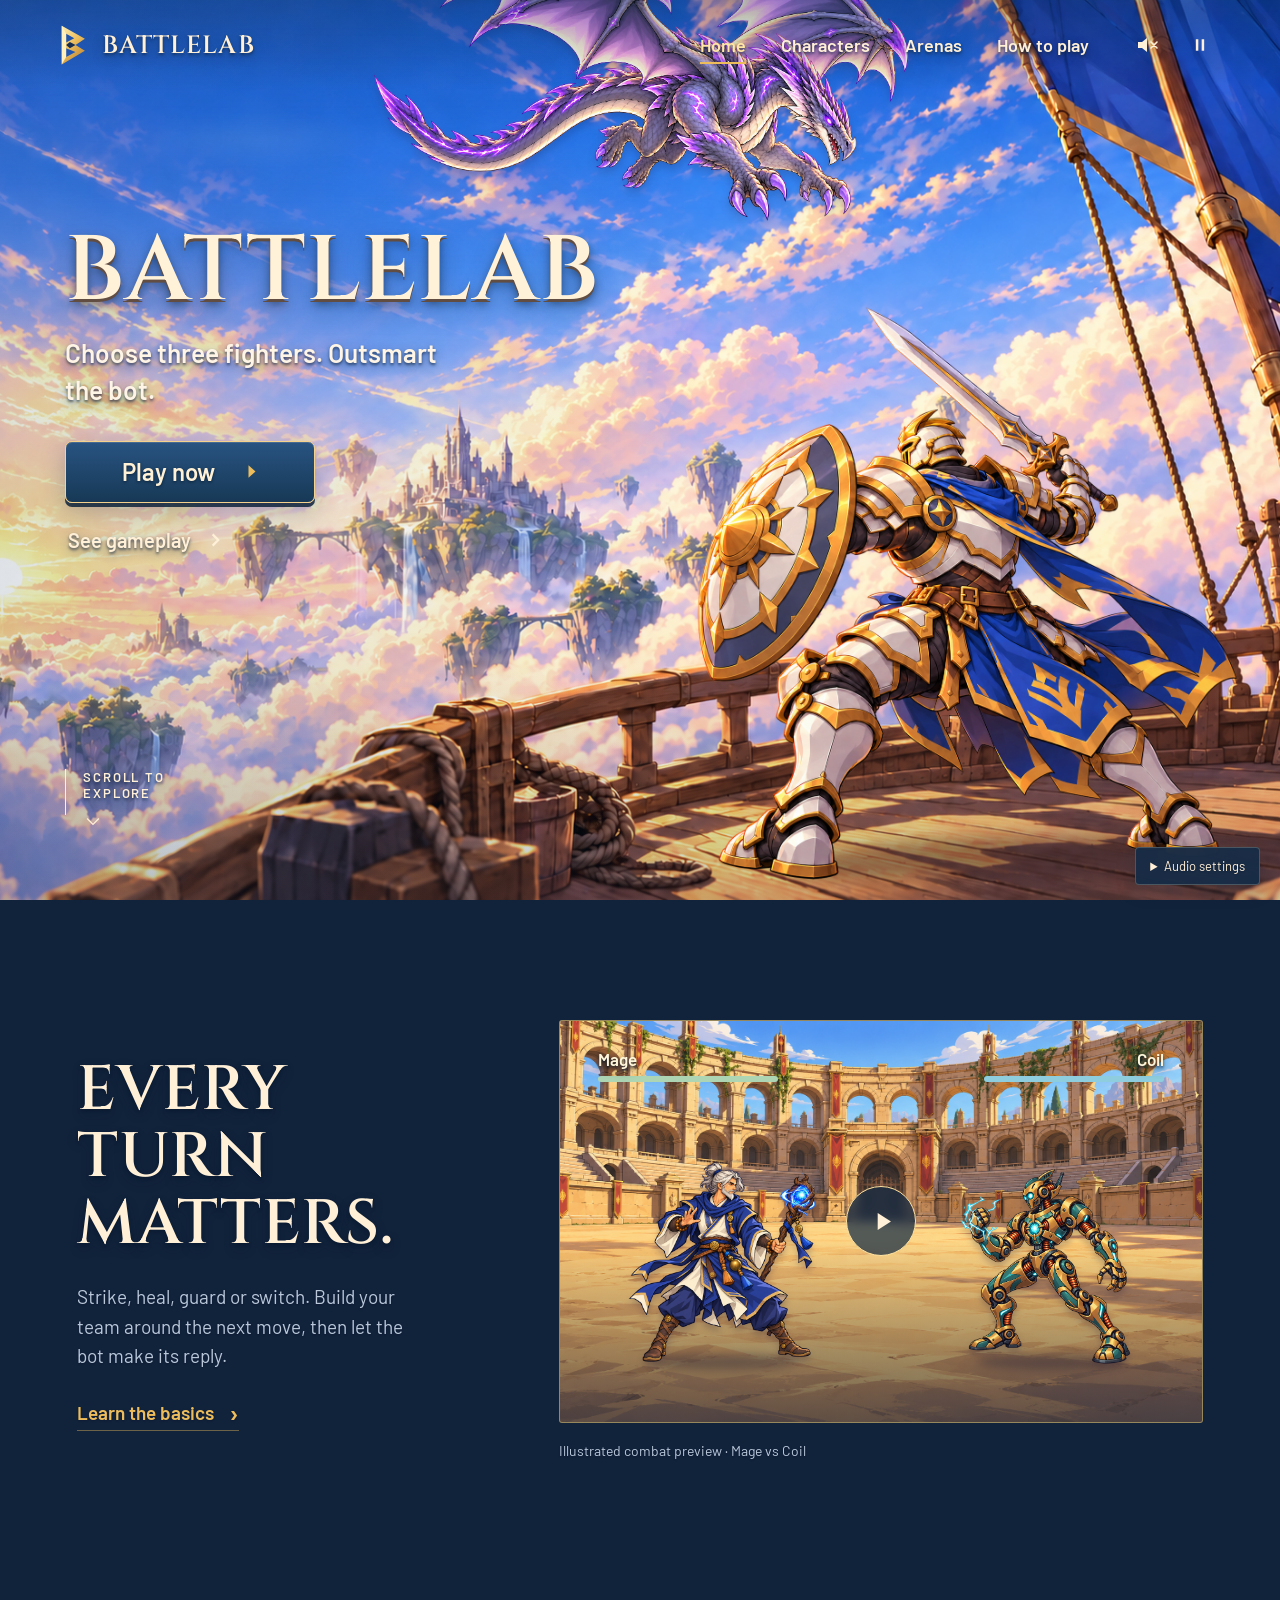
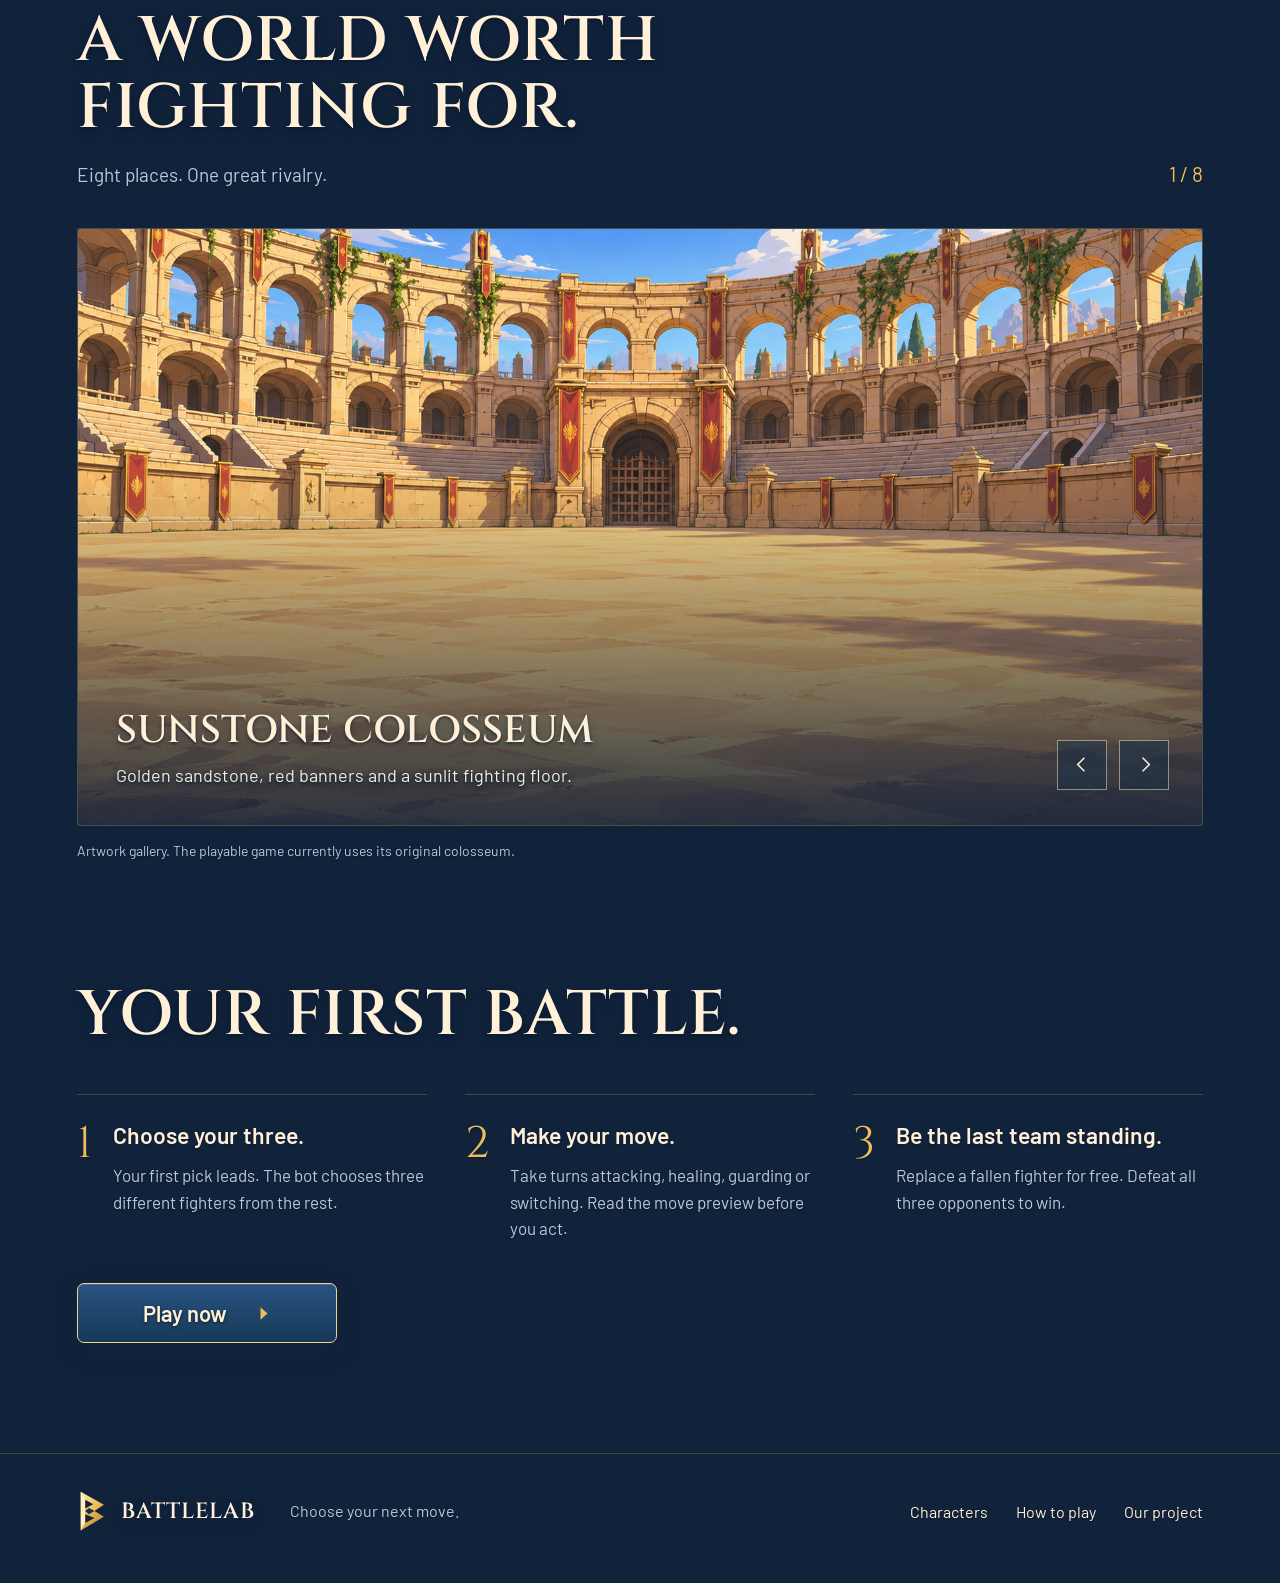
==== frontend/index.html @ 81398890 "feat(frontend): add animated skyship homepage with original artwork and open fonts" ====
<!doctype html>
<html lang="en">
<head>
  <meta charset="utf-8">
  <meta name="viewport" content="width=device-width, initial-scale=1">
  <meta name="theme-color" content="#18365a">
  <meta name="description" content="Choose three fighters. Outsmart the bot. BattleLab is a turn-based fantasy battle game.">
  <title>BattleLab — Choose your next move</title>
  <link rel="preload" href="assets/homepage/fonts/Cinzel-Variable.ttf" as="font" type="font/ttf" crossorigin>
  <link rel="preload" href="assets/homepage/fonts/Barlow-Regular.ttf" as="font" type="font/ttf" crossorigin>
  <link rel="preload" href="assets/homepage/skyship/skyship.png" as="image">
  <link rel="stylesheet" href="homepage.css?v=skyship7">
  <script src="audio.js?v=skyship7" defer></script>
  <script src="homepage.js?v=skyship7" defer></script>
</head>
<body class="homepage">
  <a class="skip-link" href="#main">Skip to content</a>
  <header class="site-header">
    <a class="wordmark" href="index.html" aria-label="BattleLab home"><img class="brand-emblem" src="assets/homepage/battlelab-emblem.svg" width="34" height="48" alt=""><span class="brand-type">BattleLab</span></a>
    <nav class="desktop-nav" aria-label="Main navigation">
      <a href="#home" aria-current="page">Home</a>
      <a href="characters.html">Characters</a>
      <a href="#arenas">Arenas</a>
      <a href="#how-to-play">How to play</a>
    </nav>
    <div class="header-actions">
      <button class="sound-toggle icon-button" id="sound-toggle" type="button" aria-pressed="false" aria-label="Turn sound on" title="Toggle sound">
        <svg viewBox="0 0 24 24" aria-hidden="true"><path d="M3 9h4l5-4v14l-5-4H3z"/><path class="sound-waves" d="M16 8a6 6 0 0 1 0 8m3-11a10 10 0 0 1 0 14"/><path class="sound-slash" d="m16 9 6 6m0-6-6 6"/></svg><span class="visually-hidden">Sound off</span>
      </button>
      <button class="motion-toggle icon-button" id="motion-toggle" type="button" aria-pressed="false" aria-label="Pause scene animation" title="Pause animation"><svg viewBox="0 0 24 24" aria-hidden="true"><path class="pause-icon" d="M7 5h3v14H7zm7 0h3v14h-3z"/><path class="play-icon" d="m8 5 11 7-11 7z"/></svg></button>
      <button class="menu-toggle" id="menu-toggle" type="button" aria-label="Open navigation" aria-expanded="false" aria-controls="mobile-nav"><span></span><span></span></button>
    </div>
    <nav class="mobile-nav" id="mobile-nav" aria-label="Mobile navigation" hidden><a href="#home">Home</a><a href="characters.html">Characters</a><a href="#arenas">Arenas</a><a href="#how-to-play">How to play</a></nav>
  </header>
  <main id="main">
    <section class="hero" id="home" aria-labelledby="hero-title">
      <div class="hero-backdrop" aria-hidden="true"></div><div class="sky-drift scene-motion" aria-hidden="true"></div><div class="cloud-wisp cloud-one scene-motion" aria-hidden="true"></div><div class="cloud-wisp cloud-two scene-motion" aria-hidden="true"></div><div class="hero-shade" aria-hidden="true"></div>
      <div class="hero-dragon scene-motion"><img class="dragon-portrait" src="assets/homepage/skyship/vesperfang-sunlit-approach.png" width="1672" height="941" alt="Vesperfang flies toward Bastion, its lavender wings and scales catching the sunlight." fetchpriority="high"></div>
      <div class="hero-bastion" role="img" aria-label="Bastion stands on the skyship deck, shield ready and sword raised toward Vesperfang."><div class="bastion-ground"></div><div class="bastion-idle scene-motion"><img src="assets/homepage/skyship/bastion-ready.png" width="1225" height="1284" alt="" fetchpriority="high"><div class="blade-shine scene-motion"></div><i class="armour-glint glint-helmet scene-motion"></i><i class="armour-glint glint-shield scene-motion"></i><i class="armour-glint glint-hilt scene-motion"></i></div></div>
      <div class="hero-copy"><h1 id="hero-title">BattleLab</h1><p>Choose three fighters.<br class="mobile-break"> Outsmart the bot.</p><div class="hero-buttons"><a class="gold-button" href="battle.html" data-play><span>Play now</span><svg viewBox="0 0 20 24" aria-hidden="true"><path d="m5 3 10 9-10 9V3Z"/></svg></a><a class="gameplay-link" href="#gameplay">See gameplay <svg viewBox="0 0 16 16" aria-hidden="true"><path d="m5 3 5 5-5 5"/></svg></a></div></div>
      <a class="discover" href="#gameplay"><span class="discover-line"></span><span>Scroll to explore</span><svg viewBox="0 0 24 24" aria-hidden="true"><path d="m5 9 7 7 7-7"/></svg></a>
    </section>
    <section class="gameplay-section section-wrap" id="gameplay" aria-labelledby="gameplay-title">
      <div class="gameplay-copy"><h2 id="gameplay-title">Every turn<br>matters.</h2><p>Strike, heal, guard or switch. Build your team around the next move, then let the bot make its reply.</p><a class="text-link" href="#how-to-play">Learn the basics <span aria-hidden="true">›</span></a></div>
      <div class="gameplay-preview">
        <div class="demo-stage" id="demo-stage">
          <img class="demo-background" src="assets/homepage/arenas/01-colosseum.png" alt="" loading="lazy">
          <div class="demo-ground ground-mage" aria-hidden="true"></div><div class="demo-ground ground-coil" aria-hidden="true"></div>
          <div class="demo-hud hud-player"><span>Mage</span><div class="hp-track"><span id="demo-hp-mage"></span></div></div>
          <div class="demo-hud hud-bot"><span>Coil</span><div class="hp-track"><span id="demo-hp-coil"></span></div></div>
          <img class="demo-mage" src="assets/homepage/characters/mage.png" alt="Mage" loading="lazy">
          <img class="demo-coil" src="assets/homepage/characters/coil.png" alt="Coil" loading="lazy">
          <div class="demo-projectile bolt-mage" aria-hidden="true"></div><div class="demo-projectile bolt-coil" aria-hidden="true"></div>
          <button class="demo-play" id="demo-play" type="button" aria-label="Play illustrated combat preview"><svg viewBox="0 0 24 24" aria-hidden="true"><path d="m8 5 11 7-11 7z"/></svg></button>
          <p class="demo-caption" id="demo-caption" aria-live="polite"></p>
        </div>
        <div class="demo-meta"><span>Illustrated combat preview · Mage vs Coil</span><button class="text-link" id="demo-replay" type="button" hidden>Play again <span aria-hidden="true">↺</span></button></div>
      </div>
    </section>
    <section class="arenas-section section-wrap" id="arenas" aria-labelledby="arenas-title"><div class="section-heading"><div><h2 id="arenas-title">A world worth<br>fighting for.</h2><p>Eight places. One great rivalry.</p></div><span class="arena-count" id="arena-count" aria-live="polite">1 / 8</span></div><div class="arena-view"><img id="arena-image" src="assets/homepage/arenas/01-colosseum.png" alt="Sunstone Colosseum, a sandstone arena with an open sandy floor" loading="lazy"><div class="arena-description"><h3 id="arena-name">Sunstone Colosseum</h3><p id="arena-description">Golden sandstone, red banners and a sunlit fighting floor.</p></div><div class="arena-controls"><button id="arena-prev" type="button" aria-label="Previous arena"><svg viewBox="0 0 24 24" aria-hidden="true"><path d="m14 5-7 7 7 7"/></svg></button><button id="arena-next" type="button" aria-label="Next arena"><svg viewBox="0 0 24 24" aria-hidden="true"><path d="m10 5 7 7-7 7"/></svg></button></div></div><p class="gallery-note">Artwork gallery. The playable game currently uses its original colosseum.</p></section>
    <section class="how-section section-wrap" id="how-to-play" aria-labelledby="how-title"><h2 id="how-title">Your first battle.</h2><ol class="how-steps"><li><span class="step-number" aria-hidden="true">1</span><div><h3>Choose your three.</h3><p>Your first pick leads. The bot chooses three different fighters from the rest.</p></div></li><li><span class="step-number" aria-hidden="true">2</span><div><h3>Make your move.</h3><p>Take turns attacking, healing, guarding or switching. Read the move preview before you act.</p></div></li><li><span class="step-number" aria-hidden="true">3</span><div><h3>Be the last team standing.</h3><p>Replace a fallen fighter for free. Defeat all three opponents to win.</p></div></li></ol><a class="gold-button" href="battle.html" data-play><span>Play now</span><svg viewBox="0 0 20 24" aria-hidden="true"><path d="m5 3 10 9-10 9V3Z"/></svg></a></section>
  </main>
  <footer class="site-footer section-wrap"><a class="wordmark" href="#home"><img class="brand-emblem" src="assets/homepage/battlelab-emblem.svg" width="28" height="40" alt=""><span class="brand-type">BattleLab</span></a><p>Choose your next move.</p><div><a href="characters.html">Characters</a><a href="#how-to-play">How to play</a><a href="https://github.com/Zain-ux-lab/Pokemon-Style-Game" target="_blank" rel="noopener noreferrer">Our project</a></div></footer>
  <details class="audio-panel"><summary>Audio settings</summary><div><label for="music-volume">Music <output id="music-value">25%</output></label><input id="music-volume" type="range" min="0" max="100" value="25"><label for="effects-volume">Click sounds <output id="effects-value">40%</output></label><input id="effects-volume" type="range" min="0" max="100" value="40"><p id="audio-status" role="status">Enable sound in the navigation to listen.</p></div></details>
  <audio id="theme-music" src="assets/homepage/audio/embers-before-battle.m4a" loop preload="none"></audio>
</body>
</html>
---- frontend/homepage.css ----
@font-face{font-family:Cinzel;src:url('assets/homepage/fonts/Cinzel-Variable.ttf') format('truetype');font-style:normal;font-weight:400 900;font-display:swap}
@font-face{font-family:Barlow;src:url('assets/homepage/fonts/Barlow-Regular.ttf') format('truetype');font-style:normal;font-weight:400;font-display:swap}
@font-face{font-family:Barlow;src:url('assets/homepage/fonts/Barlow-SemiBold.ttf') format('truetype');font-style:normal;font-weight:600 800;font-display:swap}
:root{--ink:#11223b;--blue:#18365a;--cream:#fff0d7;--gold:#edbd5c;--muted:#bac8da;--line:rgba(237,189,92,.23);color-scheme:dark;font-family:Barlow,sans-serif;color:var(--cream);background:var(--ink)}
*{box-sizing:border-box}html{scroll-behavior:smooth;scroll-padding-top:28px}body{margin:0;overflow-x:hidden}a{color:inherit;text-decoration:none}button,input{font:inherit}button{color:inherit;cursor:pointer}button:disabled{cursor:wait}button,summary,a{-webkit-tap-highlight-color:transparent}button{border:0}img{max-width:100%;display:block}svg{display:block}button[hidden],[hidden]{display:none!important}h1,h2,h3,p{margin:0}h1,h2{font-family:Cinzel,Georgia,serif;font-weight:600;text-transform:uppercase}h2{font-size:clamp(40px,4.9vw,70px);line-height:1.07;letter-spacing:.012em}h3{font-weight:600;font-size:26px}p{font-size:19px;line-height:1.55;color:var(--muted)}a:focus-visible,button:focus-visible,summary:focus-visible,input:focus-visible{outline:3px solid var(--gold);outline-offset:6px}::selection{background:#bf8538;color:#fff}section{scroll-margin-top:24px}.section-wrap{max-width:1440px;margin:0 auto;padding:0 6%}.visually-hidden{position:absolute;width:1px;height:1px;margin:-1px;padding:0;border:0;overflow:hidden;clip:rect(0,0,0,0);white-space:nowrap}.skip-link{position:fixed;z-index:100;left:20px;top:-100px;padding:14px 20px;background:var(--cream);color:var(--ink)}.skip-link:focus{top:16px}
.site-header{position:absolute;top:0;left:0;width:100%;z-index:10;display:flex;align-items:center;gap:36px;padding:23px 4.5%;background:linear-gradient(#132c5050,transparent)}.wordmark{display:inline-flex;align-items:center;gap:14px;flex-shrink:0}.brand-emblem{width:30px;height:44px}.brand-type{font-family:Cinzel,Georgia,serif;font-weight:600;text-transform:uppercase;font-size:25px;letter-spacing:.045em}.desktop-nav{margin-left:auto;display:flex;align-items:center;gap:35px}.desktop-nav a{position:relative;font-size:18px;font-weight:600;padding:11px 0;transition:color .2s,text-shadow .2s}.desktop-nav a:after{content:'';position:absolute;left:0;bottom:3px;width:100%;height:2px;background:var(--gold);transform:scaleX(0);transition:transform .2s;transform-origin:left}.desktop-nav a:hover,.desktop-nav a[aria-current=page]{color:#ffe6a5;text-shadow:0 0 16px #ffcf6970}.desktop-nav a:hover:after,.desktop-nav a[aria-current=page]:after{transform:scaleX(1)}.header-actions{display:flex;gap:9px;align-items:center}.icon-button,.sound-toggle{width:44px;height:44px;background:transparent;display:grid;place-items:center;border:1px solid transparent;border-radius:50%;transition:background .2s,box-shadow .2s}.icon-button:hover,.sound-toggle:hover{background:#152e596b;box-shadow:0 0 18px #efc66733}.sound-toggle svg{width:24px;height:24px;fill:var(--cream)}.sound-toggle svg path:not(:first-child){stroke:var(--cream);stroke-width:1.6;fill:none;stroke-linecap:round}.sound-toggle .sound-waves{display:none}.sound-toggle[aria-pressed=true] .sound-waves{display:block}.sound-toggle[aria-pressed=true] .sound-slash{display:none}.motion-toggle svg{width:20px;height:20px;fill:var(--cream)}.motion-toggle .play-icon{display:none}.motion-toggle[aria-pressed=true] .play-icon{display:block}.motion-toggle[aria-pressed=true] .pause-icon{display:none}.menu-toggle{display:none;width:44px;height:44px;background:transparent;padding:11px}.menu-toggle span{height:2px;display:block;margin:6px 0;background:var(--cream)}.mobile-nav{position:absolute;top:76px;left:4%;right:4%;padding:15px;background:#11243af5;border:1px solid var(--line);box-shadow:0 15px 40px #07162855}.mobile-nav a{display:block;padding:15px;font-size:20px}
.hero{height:100svh;min-height:650px;max-height:1100px;position:relative;isolation:isolate;overflow:hidden;background:#5d9dd5}.hero-backdrop,.sky-drift,.hero-shade{position:absolute;inset:0;z-index:-3}.hero-backdrop{background:url('assets/homepage/skyship/skyship.png') center/cover no-repeat}.sky-drift{background:url('assets/homepage/skyship/skyship.png') center/cover no-repeat;mask-image:linear-gradient(90deg,#000 0 58%,transparent 82%),linear-gradient(#000,transparent 55%);mask-composite:intersect;animation:sky-drift 24s ease-in-out infinite alternate;opacity:.32;z-index:-2}.hero-shade{z-index:-1;background:linear-gradient(90deg,#17345422,transparent 55%),linear-gradient(0deg,#19274238,transparent 26%)}.cloud-wisp{position:absolute;z-index:-2;width:24%;height:7%;background:#fff9df;border-radius:50%;filter:blur(18px);opacity:.12;animation:cloud-drift 35s ease-in-out infinite alternate;pointer-events:none;mask-image:radial-gradient(ellipse,#000,transparent 69%)}.cloud-one{left:20%;top:55%}.cloud-two{left:8%;top:12%;animation-duration:45s;opacity:.08}.hero-copy{position:absolute;z-index:3;left:5.1%;top:25%;width:49%;max-width:780px}.hero-copy h1{font-size:clamp(58px,7.15vw,125px);line-height:1.02;color:#fff2d8;white-space:nowrap;letter-spacing:.012em;text-shadow:0 3px 0 #614d42,0 5px 9px #173152a6,0 12px 25px #11213b55}.hero-copy p{max-width:400px;color:#fff5e6;font-size:clamp(20px,2.05vw,30px);font-weight:600;line-height:1.4;margin-top:17px;text-shadow:0 2px 8px #234875b0}.mobile-break{display:none}.hero-buttons{display:flex;flex-direction:column;align-items:flex-start;margin-top:32px;gap:19px}.gold-button{position:relative;display:flex;align-items:center;justify-content:center;gap:30px;min-width:250px;min-height:62px;padding:15px 28px;background:linear-gradient(180deg,#285381,#173956);color:#fff1d5;font-size:24px;font-weight:600;border:1px solid #f4d18c;border-radius:7px;box-shadow:inset 0 1px 0 #ffffff24,0 4px 0 #0d243bd9,0 8px 24px #142c4840;transition:background .25s,box-shadow .25s,transform .25s}.gold-button:before{content:none}.gold-button:hover{background:linear-gradient(180deg,#326393,#1d4268);box-shadow:inset 0 1px 0 #ffffff38,0 4px 0 #0d243bd9,0 0 24px #f6ce7855;transform:translateY(-2px)}.gold-button:focus-visible{outline-offset:4px;outline-color:#fff0b7}.gold-button svg{width:14px;height:21px;fill:var(--gold)}.gameplay-link{display:flex;align-items:center;gap:16px;font-size:20px;font-weight:600;padding:6px 3px;text-shadow:0 2px 7px #24375395}.gameplay-link svg{width:18px;height:18px;stroke:currentColor;stroke-width:2;fill:none}.gameplay-link:hover{color:#fff0aa}.hero-bastion{position:absolute;bottom:1.5%;right:3.1%;width:43.5%;max-width:760px;z-index:2;pointer-events:none}.bastion-idle{position:relative;transform-origin:55% 95%;animation:breathe 5s ease-in-out infinite}.bastion-idle>img{width:100%;height:auto}.bastion-ground{position:absolute;bottom:1.5%;left:17%;right:11%;height:7%;border-radius:50%;background:#392222;filter:blur(8px);opacity:.43;transform:rotate(-3deg)}.blade-shine{position:absolute;inset:0;background:linear-gradient(116deg,transparent 0 30%,#fffbe9bb 31%,#fff 32%,transparent 34% 100%);mask:url('assets/homepage/skyship/bastion-ready.png') center/100% 100% no-repeat;clip-path:polygon(22% 0,43% 0,76% 25%,65% 32%,25% 10%);opacity:0;animation:blade-shine 8s ease-in-out infinite;background-size:250% 100%;pointer-events:none}.armour-glint{position:absolute;width:23px;height:23px;background:radial-gradient(circle,#fffbe7 0 5%,transparent 42%);opacity:0;animation:glint 8s ease-in-out infinite}.armour-glint:before,.armour-glint:after{content:'';position:absolute;inset:48% 0;background:linear-gradient(90deg,transparent,#fff,transparent)}.armour-glint:after{transform:rotate(90deg)}.glint-helmet{left:47%;top:24%;animation-delay:1.3s}.glint-shield{left:16%;top:48%;animation-delay:3.9s}.glint-hilt{left:68%;top:29%;animation-delay:6s}.hero-dragon{position:absolute;left:29%;top:-9%;width:42%;z-index:1;pointer-events:auto;animation:flight-bob 7s ease-in-out infinite}.dragon-portrait{width:100%;height:auto;display:block;filter:drop-shadow(0 5px 4px #1a29553b);transition:filter .5s ease,transform .5s ease}.hero-dragon noscript img{transform:scaleX(-1)}.discover{position:absolute;left:5.1%;bottom:7.7%;font-size:13px;letter-spacing:.14em;display:grid;grid-template-columns:1px auto;grid-template-rows:auto auto;column-gap:17px;align-items:end;max-width:100px;text-transform:uppercase;font-weight:600;text-shadow:0 1px 5px #142f58}.discover-line{grid-row:1/3;height:46px;width:1px;background:#fff3d5;align-self:start}.discover svg{width:20px;height:20px;stroke:var(--cream);fill:none;stroke-width:1.5;margin-top:10px;animation:scroll-nudge 3s ease-in-out infinite}
.gameplay-section{display:grid;grid-template-columns:1fr 1.6fr;gap:7%;align-items:center;padding-top:120px;padding-bottom:125px}.gameplay-copy p{max-width:350px;margin:24px 0}.text-link{display:inline-flex;align-items:center;gap:15px;color:var(--gold);font-size:19px;font-weight:600;background:transparent;padding:6px 0;border-bottom:1px solid #edbd5c6b}.text-link:hover{color:#ffe5a1}.text-link span{font-size:27px;line-height:.7}.demo-stage{position:relative;aspect-ratio:16/10;overflow:hidden;background:#7c765d;border:1px solid var(--line);border-radius:3px}.demo-background{width:100%;height:100%;object-fit:cover}.demo-stage:after{content:'';position:absolute;inset:55% 0 0;background:linear-gradient(transparent,#11223b9c);pointer-events:none}.demo-hud{position:absolute;z-index:3;top:7%;width:28%;font-size:17px;font-weight:600;color:#fff7dc;text-shadow:0 1px 3px #253b53}.hud-player{left:6%}.hud-bot{right:6%;text-align:right}.hp-track{background:#16345099;height:6px;border-radius:3px;overflow:hidden;margin-top:7px}.hp-track span{display:block;width:100%;height:100%;background:#add5b4;transition:width .6s}.hud-bot .hp-track span{background:#8ecddd}.demo-mage{position:absolute;width:30%;left:10%;bottom:14%;filter:drop-shadow(0 5px 3px #382b3d44);z-index:1}.demo-coil{position:absolute;width:29%;right:9%;bottom:14%;transform:scaleX(-1);filter:drop-shadow(0 5px 3px #382b3d44);z-index:1}.demo-play{position:absolute;z-index:5;left:50%;top:50%;transform:translate(-50%,-50%);width:70px;height:70px;background:#102944b5;border:1px solid #ffe3a2;border-radius:50%;display:grid;place-items:center;backdrop-filter:blur(5px);box-shadow:0 0 35px #fff0c52c;transition:box-shadow .2s,background .2s}.demo-play:hover{background:#193963;box-shadow:0 0 28px #ffdd8177}.demo-play svg{width:29px;height:29px;fill:var(--cream);margin-left:4px}.demo-caption{position:absolute;bottom:5%;left:5%;right:5%;z-index:4;text-align:center;font-size:17px;font-weight:600;color:#fff0d7;text-shadow:0 1px 4px #15243c;min-height:25px}.demo-meta{display:flex;align-items:center;justify-content:space-between;gap:15px;min-height:45px;padding-top:10px;color:var(--muted);font-size:14px}.demo-meta .text-link{font-size:15px}.demo-projectile{position:absolute;width:23px;height:23px;background:#e8edff;border-radius:50%;box-shadow:0 0 9px #e5f3ff,0 0 23px #658cff,0 0 40px #577afa;opacity:0;z-index:3;pointer-events:none}.arenas-section{padding-top:15px;padding-bottom:120px}.section-heading{display:flex;justify-content:space-between;align-items:end;gap:30px;margin-bottom:38px}.section-heading p{margin-top:18px}.arena-count{font-size:21px;color:var(--gold);margin-bottom:4px;white-space:nowrap}.arena-view{position:relative;aspect-ratio:16/8.5;overflow:hidden;border:1px solid var(--line);border-radius:3px;background:#172e49}.arena-view>img{width:100%;height:100%;object-fit:cover}.arena-view:after{content:'';position:absolute;inset:40% 0 0;background:linear-gradient(transparent,#0c203ad9)}.arena-description{position:absolute;z-index:1;bottom:35px;left:38px;right:180px}.arena-description h3{font-family:Cinzel,Georgia,serif;font-weight:600;text-transform:uppercase;font-size:clamp(28px,3vw,42px);line-height:1.1}.arena-description p{margin-top:10px;font-size:18px;color:#eef0de}.arena-controls{position:absolute;right:33px;bottom:35px;display:flex;gap:12px;z-index:2}.arena-controls button{width:50px;height:50px;background:#122c4770;border:1px solid #fff0c680;display:grid;place-items:center;transition:background .2s}.arena-controls button:hover{background:#edbd5c;color:#153353}.arena-controls svg{fill:none;stroke:currentColor;stroke-width:1.6;width:23px;height:23px}.gallery-note{font-size:14px;margin-top:14px}.how-section{padding-bottom:110px}.how-steps{list-style:none;display:grid;grid-template-columns:repeat(3,1fr);gap:38px;padding:0;margin:45px 0 42px}.how-steps li{display:flex;gap:21px;padding-top:27px;border-top:1px solid var(--line)}.step-number{font-family:Cinzel,Georgia,serif;color:var(--gold);font-size:44px;line-height:1}.how-steps h3{font-size:23px;line-height:1.2}.how-steps p{font-size:17px;margin-top:13px}.how-section>.gold-button{width:260px;font-size:22px;min-height:60px}.site-footer{padding-top:35px;padding-bottom:50px;border-top:1px solid var(--line);display:flex;align-items:center;gap:35px}.site-footer .brand-type{font-size:22px}.site-footer p{font-size:16px}.site-footer>div{display:flex;gap:28px;margin-left:auto;font-size:16px}.site-footer a:hover{color:var(--gold)}.audio-panel{position:fixed;right:20px;bottom:15px;z-index:20;font-size:13px;color:var(--cream);background:#162d48ed;border:1px solid #fff4cd35;box-shadow:0 5px 20px #06172c33;border-radius:4px;backdrop-filter:blur(12px)}.audio-panel summary{cursor:pointer;padding:10px 14px;min-height:36px}.audio-panel>div{width:250px;padding:10px 18px 17px}.audio-panel label{display:flex;justify-content:space-between;margin:10px 0 7px;font-size:15px}.audio-panel input{width:100%;accent-color:var(--gold)}.audio-panel p{font-size:13px;line-height:1.4;margin-top:12px}
.characters-page .site-header{position:relative;background:var(--blue);border-bottom:1px solid var(--line)}.characters-page .sound-toggle span{display:none}.button{display:inline-flex;align-items:center;justify-content:center;padding:13px 22px;font-size:18px;background:var(--gold);color:var(--ink);font-weight:600}.button-outline{background:transparent;color:var(--cream);border:1px solid var(--line)}.button:hover{border-color:var(--gold);box-shadow:0 0 16px #edbd5c30}.button-small{font-size:16px;padding:11px 17px}.character-catalog{padding-top:70px;padding-bottom:85px}.catalog-title{display:flex;justify-content:space-between;align-items:end;gap:45px}.catalog-title h1{font-size:clamp(45px,6vw,80px)}.catalog-title p{max-width:440px}.character-index{display:flex;flex-wrap:wrap;gap:10px 20px;margin:36px 0 55px;padding:20px 0;border-block:1px solid var(--line)}.character-index a{font-size:17px;color:var(--gold)}.character-index a:hover{text-decoration:underline}.catalog-grid{display:grid;grid-template-columns:repeat(2,1fr);gap:35px}.catalog-character{display:grid;grid-template-columns:42% 58%;align-items:center;position:relative;padding:35px 20px;border:1px solid var(--line);background:linear-gradient(135deg,#21415d50,transparent);min-height:335px;scroll-margin-top:20px}.catalog-art{height:250px;display:flex;align-items:center;justify-content:center}.catalog-art img{width:100%;max-height:100%;object-fit:contain;filter:drop-shadow(0 8px 10px #030e2490)}.catalog-copy{padding:0 12px 0 20px}.catalog-copy h2{font-size:clamp(24px,2.8vw,40px);overflow-wrap:anywhere}.catalog-copy .category,.catalog-copy>span{color:var(--gold);font-size:14px}.catalog-copy .character-archetype{font-weight:600;margin:10px 0;color:var(--cream);font-size:17px}.catalog-copy p{font-size:16px;margin:12px 0 16px}.catalog-copy a{font-size:16px;color:var(--gold)}.catalog-copy a:hover{text-decoration:underline}
@keyframes flight-bob{0%,100%{translate:0 0}50%{translate:0 -5px}}@keyframes breathe{0%,100%{scale:1 1}50%{scale:1 1.004}}@keyframes sky-drift{from{translate:0 0;scale:1}to{translate:14px -3px;scale:1.025}}@keyframes cloud-drift{from{translate:0 0}to{translate:90px -8px}}@keyframes blade-shine{0%,12%,45%,100%{opacity:0;background-position:0 0}18%{opacity:.85}32%{opacity:.9;background-position:100% 0}40%{opacity:0;background-position:100% 0}}@keyframes glint{0%,10%,22%,100%{opacity:0;scale:.3}15%{opacity:.85;scale:1}}@keyframes scroll-nudge{0%,75%,100%{translate:0 0}85%{translate:0 5px}}
.motion-paused .scene-motion,.page-paused *,.hero-offscreen .scene-motion{animation-play-state:paused!important}.motion-paused .discover svg{animation-play-state:paused}
@media(min-width:1700px){.hero-copy{top:25%;left:7%}.hero-bastion{right:6%}.hero-dragon{left:29%;width:42%;top:-7%}.discover{left:7%}}
@media(max-width:1050px){.site-header{gap:20px;padding:18px 4%}.desktop-nav{gap:22px}.brand-type{font-size:22px}.hero-copy{top:27%;width:51%}.hero-copy h1{font-size:7.5vw}.hero-copy p{font-size:22px;max-width:400px}.hero-bastion{width:49%;right:0}.hero-dragon{left:33%;width:48%;top:8%}.gameplay-section{gap:5%;grid-template-columns:1fr 1.4fr}.how-steps{gap:25px}.how-steps li{gap:15px}.catalog-grid{gap:20px}.catalog-character{grid-template-columns:40% 60%;padding:25px 12px}.catalog-art{height:210px}.catalog-copy{padding-left:15px}.catalog-title p{font-size:17px}.characters-page .desktop-nav{gap:18px}.characters-page .brand-type{font-size:19px}.characters-page .button-small{padding:10px}}
@media(max-width:760px){.desktop-nav{display:none}.header-actions{margin-left:auto;gap:4px}.site-header{padding:15px 5%}.brand-type{font-size:22px}.brand-emblem{height:39px;width:28px}.menu-toggle{display:block}.hero{min-height:870px;max-height:none;height:100svh}.hero-backdrop{background-position:61% center}.sky-drift{background-position:61% center}.hero-copy{top:135px;left:6%;width:88%;max-width:520px}.hero-copy h1{font-size:14vw;max-width:100%}.hero-copy p{font-size:22px;line-height:1.3;max-width:290px;margin-top:16px}.mobile-break{display:block}.hero-buttons{margin-top:25px;gap:13px}.gold-button{font-size:23px;min-width:245px;min-height:58px;padding:13px 27px}.gameplay-link{font-size:18px}.hero-dragon{width:68%;left:1%;top:44%;z-index:1}.hero-bastion{width:87%;right:-15%;bottom:1.5%;max-width:620px}.bastion-ground{left:20%;right:10%;height:5%}.discover{bottom:8%;left:6%;font-size:11px;max-width:90px}.gameplay-section{grid-template-columns:1fr;padding-top:70px;padding-bottom:75px;gap:30px}.gameplay-copy p{max-width:520px}.gameplay-copy h2 br{display:none}.section-wrap{padding-left:6%;padding-right:6%}h2{font-size:43px}.arena-view{aspect-ratio:4/3}.arena-description{left:23px;bottom:75px;right:24px}.arena-description h3{font-size:30px}.arena-description p{font-size:16px;max-width:390px}.arena-controls{bottom:18px;right:20px}.arena-controls button{width:42px;height:42px}.arenas-section{padding-bottom:70px}.section-heading{margin-bottom:25px}.section-heading p{font-size:18px}.how-steps{grid-template-columns:1fr;gap:20px;margin:30px 0}.how-steps li{padding-top:22px;gap:25px}.how-steps p{max-width:490px}.how-section{padding-bottom:70px}.site-footer{flex-wrap:wrap;gap:20px;padding-top:30px;padding-bottom:85px}.site-footer>div{width:100%;margin-left:0;gap:25px}.site-footer p{margin-left:auto}.audio-panel{right:12px;bottom:12px}.catalog-title{display:block}.catalog-title p{margin-top:22px}.catalog-grid{grid-template-columns:1fr}.catalog-character{min-height:315px;padding:25px;grid-template-columns:42% 58%}.catalog-copy h2{font-size:33px}.character-catalog{padding-top:50px}.characters-page .button-small{display:none}.catalog-art{height:265px}}
@media(max-width:420px){.hero-copy h1{font-size:14.5vw}.hero{min-height:820px}.brand-type{font-size:20px}.site-header{gap:8px}.wordmark{gap:9px}.icon-button,.sound-toggle{width:38px;height:40px}.menu-toggle{width:38px}.hero-dragon{width:72%;top:46%}.hero-bastion{width:93%;right:-22%;bottom:3%}.discover{bottom:7%}.catalog-character{padding:25px 10px}.catalog-copy{padding-left:14px}.catalog-copy h2{font-size:28px}.catalog-art{height:230px}.site-footer p{width:100%;margin:0}}
@media(max-height:540px) and (orientation:landscape){.hero{height:100svh;min-height:360px}.site-header{padding:8px 4%}.brand-emblem{height:33px;width:24px}.brand-type{font-size:21px}.desktop-nav{display:none}.menu-toggle{display:block}.header-actions{margin-left:auto}.hero-copy{top:25%;left:5%;width:49%}.hero-copy h1{font-size:8vw}.hero-copy p{font-size:18px;margin-top:10px;max-width:340px}.mobile-break{display:none}.hero-buttons{margin-top:20px;gap:9px}.gold-button{min-height:47px;min-width:205px;font-size:21px;padding:9px 23px}.gameplay-link{font-size:16px}.hero-bastion{width:38%;right:3%;bottom:0;max-width:none}.hero-dragon{width:42%;left:33%;top:0%}.discover{display:none}.hero-backdrop,.sky-drift{background-position:center}.audio-panel{font-size:11px}.audio-panel summary{padding:8px 10px;min-height:32px}}
@media(prefers-reduced-motion:reduce){html{scroll-behavior:auto}*,*:before,*:after{animation:none!important;transition:none!important}.blade-shine,.armour-glint{opacity:0!important}}
/* The two fighters face each other across the open sky. */
.dragon-portrait{transform:none}.hero-dragon noscript img{transform:none}

@media (min-width:761px) and (max-width:1050px) and (min-height:730px){.hero-bastion{width:62%;right:-5%;bottom:1.5%}.hero-dragon{width:56%;left:38%;top:11%}.hero-copy{top:25%;width:53%}}

.audio-settings{width:250px;padding:10px 18px 17px}.characters-page .audio-panel summary{list-style:none}

/* A steady dragon pose gets a restrained response to the pointer. */
@media (hover:hover){.hero-dragon:hover .dragon-portrait{filter:drop-shadow(0 0 13px #9768c755);transform:translateY(-3px) scale(1.015)}}
.motion-paused .hero-dragon:hover .dragon-portrait{transform:none}
.gold-button:active{transform:translateY(1px);box-shadow:inset 0 1px 0 #ffffff24,0 1px 0 #0d243bd9}
.demo-ground{position:absolute;bottom:13%;height:4%;width:23%;border-radius:50%;background:#4b343870;filter:blur(4px)}
.ground-mage{left:14%}.ground-coil{right:12%}
.bolt-mage{left:34%;top:42%}.bolt-coil{left:70%;top:49%;background:#e5fff8;box-shadow:0 0 9px #ddffff,0 0 23px #47d1ec,0 0 40px #199dbb}
.is-attacking .bolt-mage{animation:mage-bolt .85s ease-in forwards}.is-countering .bolt-coil{animation:coil-bolt .85s ease-in forwards}
.is-attacking .demo-mage{animation:cast-move .65s ease-in-out}.is-countering .demo-coil{animation:coil-cast .65s ease-in-out}
.is-hit .demo-coil,.is-counter-hit .demo-mage{animation:impact .4s ease-out}
@keyframes mage-bolt{0%{opacity:0;left:34%;top:42%}15%,80%{opacity:1}100%{left:73%;top:53%;opacity:0}}
@keyframes coil-bolt{0%{opacity:0;left:70%;top:49%}15%,80%{opacity:1}100%{left:27%;top:55%;opacity:0}}
@keyframes cast-move{0%,100%{translate:0 0}45%{translate:5px 0}}
@keyframes coil-cast{0%,100%{translate:0 0}45%{translate:-5px 0}}
@keyframes impact{0%,100%{filter:drop-shadow(0 5px 3px #382b3d44)}30%{filter:brightness(1.45) drop-shadow(0 0 13px #a1ecff)}}

/* Soft text shadows keep the homepage readable against its artwork. */
.homepage{text-shadow:0 1px 2px #06102455}
.homepage .site-header,.homepage .hero-copy p,.homepage .gameplay-link,.homepage .discover{text-shadow:0 2px 3px #132844b3,0 4px 12px #13284466}
.homepage .brand-type{text-shadow:0 2px 3px #132844b3,0 5px 12px #13284466}
.homepage .desktop-nav a:hover,.homepage .desktop-nav a[aria-current=page]{text-shadow:0 2px 3px #132844b3,0 0 16px #ffcf6970}
.homepage h2,.homepage .arena-description h3{text-shadow:0 2px 3px #07182c99,0 5px 12px #07182c55}
.homepage .arena-description p,.homepage .demo-hud,.homepage .demo-caption{text-shadow:0 2px 3px #07182cb3,0 4px 9px #07182c80}
.homepage .gold-button{text-shadow:0 1px 3px #06182cc0}
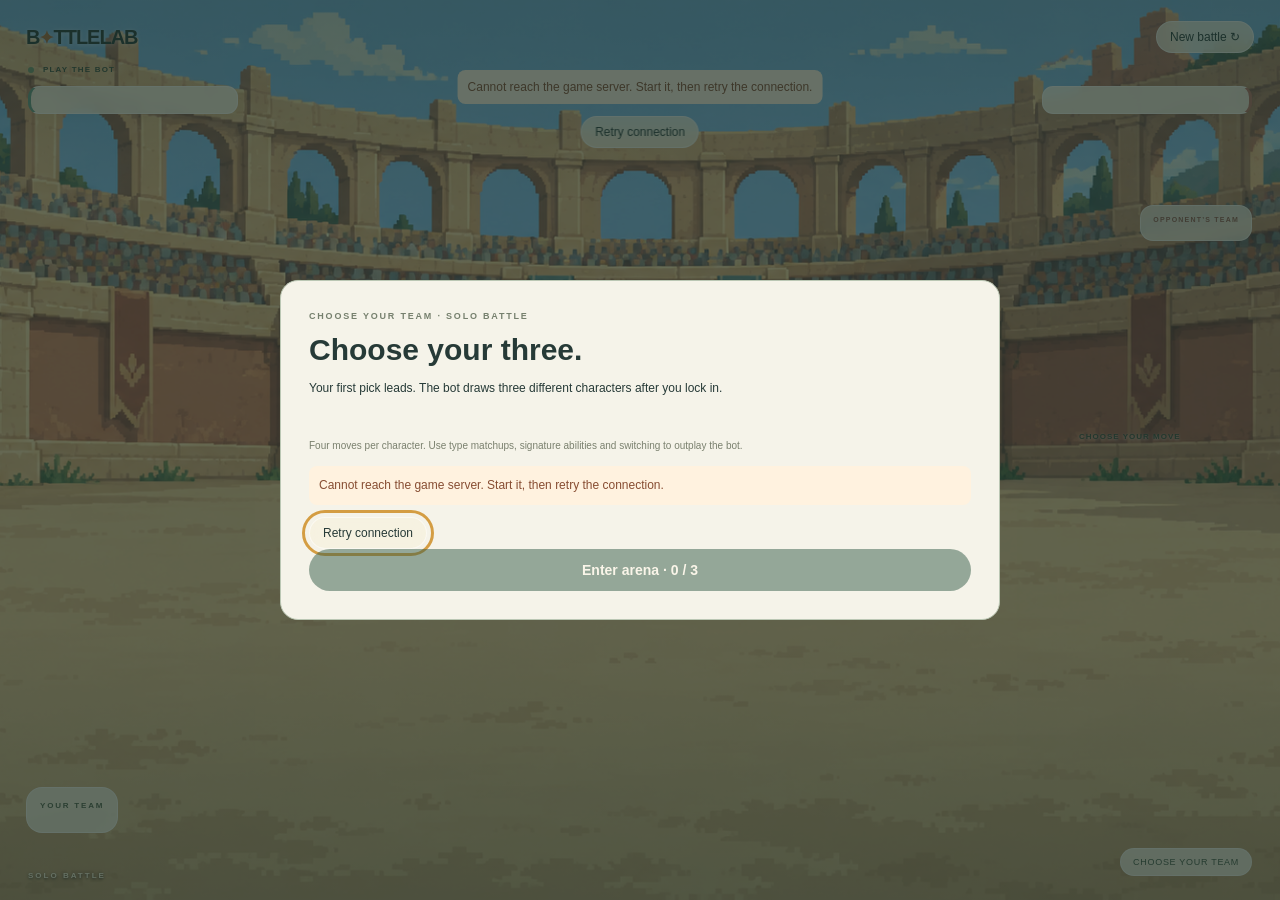
==== commit a44366fd: "feat: add move builds, character stats and battle feedback" ====
--- a/frontend/index.html
+++ b/frontend/index.html
@@ -3,65 +3,41 @@
 <head>
   <meta charset="utf-8">
   <meta name="viewport" content="width=device-width, initial-scale=1">
-  <meta name="theme-color" content="#18365a">
-  <meta name="description" content="Choose three fighters. Outsmart the bot. BattleLab is a turn-based fantasy battle game.">
-  <title>BattleLab — Choose your next move</title>
-  <link rel="preload" href="assets/homepage/fonts/Cinzel-Variable.ttf" as="font" type="font/ttf" crossorigin>
-  <link rel="preload" href="assets/homepage/fonts/Barlow-Regular.ttf" as="font" type="font/ttf" crossorigin>
-  <link rel="preload" href="assets/homepage/skyship/skyship.png" as="image">
-  <link rel="stylesheet" href="homepage.css?v=skyship7">
-  <script src="audio.js?v=skyship7" defer></script>
-  <script src="homepage.js?v=skyship7" defer></script>
+  <title>BattleLab · Colosseum</title>
+  <link rel="stylesheet" href="style.css?v=7">
+  <script src="script.js?v=7" defer></script>
 </head>
-<body class="homepage">
-  <a class="skip-link" href="#main">Skip to content</a>
-  <header class="site-header">
-    <a class="wordmark" href="index.html" aria-label="BattleLab home"><img class="brand-emblem" src="assets/homepage/battlelab-emblem.svg" width="34" height="48" alt=""><span class="brand-type">BattleLab</span></a>
-    <nav class="desktop-nav" aria-label="Main navigation">
-      <a href="#home" aria-current="page">Home</a>
-      <a href="characters.html">Characters</a>
-      <a href="#arenas">Arenas</a>
-      <a href="#how-to-play">How to play</a>
-    </nav>
-    <div class="header-actions">
-      <button class="sound-toggle icon-button" id="sound-toggle" type="button" aria-pressed="false" aria-label="Turn sound on" title="Toggle sound">
-        <svg viewBox="0 0 24 24" aria-hidden="true"><path d="M3 9h4l5-4v14l-5-4H3z"/><path class="sound-waves" d="M16 8a6 6 0 0 1 0 8m3-11a10 10 0 0 1 0 14"/><path class="sound-slash" d="m16 9 6 6m0-6-6 6"/></svg><span class="visually-hidden">Sound off</span>
-      </button>
-      <button class="motion-toggle icon-button" id="motion-toggle" type="button" aria-pressed="false" aria-label="Pause scene animation" title="Pause animation"><svg viewBox="0 0 24 24" aria-hidden="true"><path class="pause-icon" d="M7 5h3v14H7zm7 0h3v14h-3z"/><path class="play-icon" d="m8 5 11 7-11 7z"/></svg></button>
-      <button class="menu-toggle" id="menu-toggle" type="button" aria-label="Open navigation" aria-expanded="false" aria-controls="mobile-nav"><span></span><span></span></button>
-    </div>
-    <nav class="mobile-nav" id="mobile-nav" aria-label="Mobile navigation" hidden><a href="#home">Home</a><a href="characters.html">Characters</a><a href="#arenas">Arenas</a><a href="#how-to-play">How to play</a></nav>
-  </header>
-  <main id="main">
-    <section class="hero" id="home" aria-labelledby="hero-title">
-      <div class="hero-backdrop" aria-hidden="true"></div><div class="sky-drift scene-motion" aria-hidden="true"></div><div class="cloud-wisp cloud-one scene-motion" aria-hidden="true"></div><div class="cloud-wisp cloud-two scene-motion" aria-hidden="true"></div><div class="hero-shade" aria-hidden="true"></div>
-      <div class="hero-dragon scene-motion"><img class="dragon-portrait" src="assets/homepage/skyship/vesperfang-sunlit-approach.png" width="1672" height="941" alt="Vesperfang flies toward Bastion, its lavender wings and scales catching the sunlight." fetchpriority="high"></div>
-      <div class="hero-bastion" role="img" aria-label="Bastion stands on the skyship deck, shield ready and sword raised toward Vesperfang."><div class="bastion-ground"></div><div class="bastion-idle scene-motion"><img src="assets/homepage/skyship/bastion-ready.png" width="1225" height="1284" alt="" fetchpriority="high"><div class="blade-shine scene-motion"></div><i class="armour-glint glint-helmet scene-motion"></i><i class="armour-glint glint-shield scene-motion"></i><i class="armour-glint glint-hilt scene-motion"></i></div></div>
-      <div class="hero-copy"><h1 id="hero-title">BattleLab</h1><p>Choose three fighters.<br class="mobile-break"> Outsmart the bot.</p><div class="hero-buttons"><a class="gold-button" href="battle.html" data-play><span>Play now</span><svg viewBox="0 0 20 24" aria-hidden="true"><path d="m5 3 10 9-10 9V3Z"/></svg></a><a class="gameplay-link" href="#gameplay">See gameplay <svg viewBox="0 0 16 16" aria-hidden="true"><path d="m5 3 5 5-5 5"/></svg></a></div></div>
-      <a class="discover" href="#gameplay"><span class="discover-line"></span><span>Scroll to explore</span><svg viewBox="0 0 24 24" aria-hidden="true"><path d="m5 9 7 7 7-7"/></svg></a>
+<body>
+  <main class="shell">
+    <header class="topbar"><a class="brand" href="./index.html">B<span class="brand-star">✦</span>TTLELAB</a><div class="location"><strong id="arena-name">BATTLE ARENA</strong> <span>Friendly battle</span></div><button id="restart" class="quiet">New battle ↻</button></header>
+    <div class="demo-note"><span class="dot"></span> PLAY THE BOT <span>Ten characters · four moves each</span></div>
+    <section class="arena" aria-label="Colosseum battlefield">
+      <div class="fighter-hud left" id="hud-0"></div><div class="fighter-hud right" id="hud-1"></div>
+      <div class="turn-badge" id="turn" role="status"></div>
+      <aside class="enemy-team" aria-label="Opponent team"><p class="eyebrow">OPPONENT’S TEAM</p><div id="enemy-roster" class="roster"></div></aside>
+      <div class="fighter left" id="fighter-0"></div><div class="fighter right" id="fighter-1"></div>
+      <div class="arena-caption">SOLO BATTLE</div>
     </section>
-    <section class="gameplay-section section-wrap" id="gameplay" aria-labelledby="gameplay-title">
-      <div class="gameplay-copy"><h2 id="gameplay-title">Every turn<br>matters.</h2><p>Strike, heal, guard or switch. Build your team around the next move, then let the bot make its reply.</p><a class="text-link" href="#how-to-play">Learn the basics <span aria-hidden="true">›</span></a></div>
-      <div class="gameplay-preview">
-        <div class="demo-stage" id="demo-stage">
-          <img class="demo-background" src="assets/homepage/arenas/01-colosseum.png" alt="" loading="lazy">
-          <div class="demo-ground ground-mage" aria-hidden="true"></div><div class="demo-ground ground-coil" aria-hidden="true"></div>
-          <div class="demo-hud hud-player"><span>Mage</span><div class="hp-track"><span id="demo-hp-mage"></span></div></div>
-          <div class="demo-hud hud-bot"><span>Coil</span><div class="hp-track"><span id="demo-hp-coil"></span></div></div>
-          <img class="demo-mage" src="assets/homepage/characters/mage.png" alt="Mage" loading="lazy">
-          <img class="demo-coil" src="assets/homepage/characters/coil.png" alt="Coil" loading="lazy">
-          <div class="demo-projectile bolt-mage" aria-hidden="true"></div><div class="demo-projectile bolt-coil" aria-hidden="true"></div>
-          <button class="demo-play" id="demo-play" type="button" aria-label="Play illustrated combat preview"><svg viewBox="0 0 24 24" aria-hidden="true"><path d="m8 5 11 7-11 7z"/></svg></button>
-          <p class="demo-caption" id="demo-caption" aria-live="polite"></p>
-        </div>
-        <div class="demo-meta"><span>Illustrated combat preview · Mage vs Coil</span><button class="text-link" id="demo-replay" type="button" hidden>Play again <span aria-hidden="true">↺</span></button></div>
-      </div>
+    <section class="console" aria-label="Battle controls">
+      <div class="team-panel"><p class="eyebrow" id="team-label">YOUR TEAM</p><div id="roster" class="roster"></div><p class="team-hint">Select a reserve to switch.</p></div>
+      <div class="actions-panel"><div class="section-title"><p class="eyebrow" id="action-label">CHOOSE YOUR MOVE</p><span id="turn-count"></span></div><div id="moves" class="moves"></div></div>
+      <aside class="detail-panel" aria-label="Move details"><div id="details"></div></aside>
     </section>
-    <section class="arenas-section section-wrap" id="arenas" aria-labelledby="arenas-title"><div class="section-heading"><div><h2 id="arenas-title">A world worth<br>fighting for.</h2><p>Eight places. One great rivalry.</p></div><span class="arena-count" id="arena-count" aria-live="polite">1 / 8</span></div><div class="arena-view"><img id="arena-image" src="assets/homepage/arenas/01-colosseum.png" alt="Sunstone Colosseum, a sandstone arena with an open sandy floor" loading="lazy"><div class="arena-description"><h3 id="arena-name">Sunstone Colosseum</h3><p id="arena-description">Golden sandstone, red banners and a sunlit fighting floor.</p></div><div class="arena-controls"><button id="arena-prev" type="button" aria-label="Previous arena"><svg viewBox="0 0 24 24" aria-hidden="true"><path d="m14 5-7 7 7 7"/></svg></button><button id="arena-next" type="button" aria-label="Next arena"><svg viewBox="0 0 24 24" aria-hidden="true"><path d="m10 5 7 7-7 7"/></svg></button></div></div><p class="gallery-note">Artwork gallery. The playable game currently uses its original colosseum.</p></section>
-    <section class="how-section section-wrap" id="how-to-play" aria-labelledby="how-title"><h2 id="how-title">Your first battle.</h2><ol class="how-steps"><li><span class="step-number" aria-hidden="true">1</span><div><h3>Choose your three.</h3><p>Your first pick leads. The bot chooses three different fighters from the rest.</p></div></li><li><span class="step-number" aria-hidden="true">2</span><div><h3>Make your move.</h3><p>Take turns attacking, healing, guarding or switching. Read the move preview before you act.</p></div></li><li><span class="step-number" aria-hidden="true">3</span><div><h3>Be the last team standing.</h3><p>Replace a fallen fighter for free. Defeat all three opponents to win.</p></div></li></ol><a class="gold-button" href="battle.html" data-play><span>Play now</span><svg viewBox="0 0 20 24" aria-hidden="true"><path d="m5 3 10 9-10 9V3Z"/></svg></a></section>
+    <div class="history"><span class="eyebrow">BATTLE LOG</span><ol id="log" aria-live="polite" aria-relevant="additions"></ol></div>
+    <footer><span>MAGIC <b>›</b> PHYSICAL <b>›</b> SPIRIT <b>›</b> MAGIC</span><span>Hover or focus a move to inspect</span></footer>
+    <div class="connection-notice"><p data-error role="alert" hidden></p><button id="retry" class="quiet" hidden>Retry connection</button></div>
   </main>
-  <footer class="site-footer section-wrap"><a class="wordmark" href="#home"><img class="brand-emblem" src="assets/homepage/battlelab-emblem.svg" width="28" height="40" alt=""><span class="brand-type">BattleLab</span></a><p>Choose your next move.</p><div><a href="characters.html">Characters</a><a href="#how-to-play">How to play</a><a href="https://github.com/Zain-ux-lab/Pokemon-Style-Game" target="_blank" rel="noopener noreferrer">Our project</a></div></footer>
-  <details class="audio-panel"><summary>Audio settings</summary><div><label for="music-volume">Music <output id="music-value">25%</output></label><input id="music-volume" type="range" min="0" max="100" value="25"><label for="effects-volume">Click sounds <output id="effects-value">40%</output></label><input id="effects-volume" type="range" min="0" max="100" value="40"><p id="audio-status" role="status">Enable sound in the navigation to listen.</p></div></details>
-  <audio id="theme-music" src="assets/homepage/audio/embers-before-battle.m4a" loop preload="none"></audio>
+  <dialog id="switch-dialog"><form method="dialog"><button class="close" aria-label="Close">×</button></form><p class="eyebrow" id="switch-label">CHANGE THE MATCHUP</p><h2 id="switch-title">Choose your next character</h2><p id="switch-description"></p><div id="switch-options"></div></dialog>
+  <dialog id="team-dialog" aria-labelledby="team-title">
+    <button id="team-cancel" class="close" aria-label="Return to battle" hidden>×</button>
+    <p class="eyebrow">CHOOSE YOUR TEAM · SOLO BATTLE</p>
+    <h2 id="team-title">Choose your three.</h2>
+    <p>Your first pick leads. The bot draws three different characters after you lock in.</p>
+    <div id="team-options" class="team-options"></div><div id="loadout-options"></div>
+    <p class="prototype-note">Four moves per character. Use type matchups, signature abilities and switching to outplay the bot.</p>
+    <p data-error role="alert" hidden></p>
+    <button id="team-retry" class="quiet" hidden>Retry connection</button>
+    <button id="start-battle" class="start-battle" disabled>Enter arena · 0 / 3</button>
+  </dialog>
 </body>
 </html>
--- a/frontend/style.css
+++ b/frontend/style.css
@@ -0,0 +1,84 @@
+@import url('https://fonts.googleapis.com/css2?family=DM+Sans:wght@400;500;600;700&family=Space+Grotesk:wght@500;600;700&display=swap');
+:root{color-scheme:light;--ink:#263a37;--muted:#6e7a70;--paper:#f5f3e9;--line:#dedfd2;--teal:#315e54;--magic:#6a64a2;--physical:#9c633b;--spirit:#3c827c}
+*{box-sizing:border-box}body{margin:0;background:#e8eadf;color:var(--ink);font-family:'DM Sans',sans-serif;font-size:14px}button,a{-webkit-tap-highlight-color:transparent}button{font:inherit;color:inherit;cursor:pointer}button:focus-visible,a:focus-visible{outline:3px solid #d49d43;outline-offset:4px}button:disabled{cursor:not-allowed}button{transition:background .15s,transform .15s}button:hover:not(:disabled){transform:translateY(-1px)}.shell{max-width:1320px;margin:auto;padding:0 34px 24px}.topbar{height:86px;display:flex;align-items:center;justify-content:space-between;gap:20px}.brand{font:700 25px 'Space Grotesk',sans-serif;letter-spacing:-1px;text-decoration:none;color:var(--ink)}.brand-star{color:#a56a3c;font-size:22px}.location{font-size:11px;letter-spacing:2px;font-weight:700;text-align:center}.location span{display:block;font-weight:400;letter-spacing:0;font-size:12px;color:var(--muted);margin-top:5px}.quiet{background:transparent;border:1px solid #c7cebf;border-radius:22px;padding:9px 15px;font-size:12px}.demo-note{display:flex;align-items:center;gap:9px;margin-bottom:12px;font-size:10px;letter-spacing:1.3px;font-weight:700;color:#566e5a}.demo-note>span:last-child{margin-left:auto;font-size:11px;letter-spacing:0;font-weight:400;color:var(--muted)}.dot{width:6px;height:6px;border-radius:100%;background:#71936c}
+.arena{height:440px;position:relative;border:1px solid #bac4b2;border-radius:16px 16px 0 0;overflow:hidden;background:#d8c394 url('assets/colosseum.png') center 48%/cover no-repeat}.fighter-hud{position:absolute;top:28px;width:225px;background:#faf7e9f2;padding:15px 18px;border:1px solid #ffffffaa;border-radius:11px;box-shadow:0 3px 0 #433b3514;z-index:2}.fighter-hud.left{left:27px}.fighter-hud.right{right:27px}.hud-top{display:flex;justify-content:space-between;align-items:center;gap:12px}.hud-top strong{font:600 21px 'Space Grotesk',sans-serif}.type{font-size:9px;font-weight:700;letter-spacing:1px;color:var(--type);border:1px solid currentColor;padding:4px 6px;border-radius:5px}.health{height:7px;background:#dedfd1;border-radius:20px;margin-top:12px;overflow:hidden}.health span{display:block;height:100%;background:#548d72;transition:width .4s}.hp{font-size:10px;color:#687064;margin:5px 0 0;display:flex;justify-content:space-between}.opponent-roster{display:flex;gap:8px;margin-top:10px}.mini{font-size:10px;opacity:.65}.mini.active{opacity:1;font-weight:700}.mini.ko{text-decoration:line-through}.turn-badge{position:absolute;left:50%;top:26px;transform:translateX(-50%);background:#263b36;color:#faf6e9;padding:9px 18px;border-radius:30px;font-size:11px;box-shadow:0 3px 0 #0002;white-space:nowrap}.fighter{position:absolute;bottom:48px;width:170px;height:200px;display:grid;place-items:center;filter:drop-shadow(0 9px 0 #4a4b3524)}.fighter.left{left:18%}.fighter.right{right:18%;transform:scaleX(-1)}.sprite{width:100%;height:100%;image-rendering:pixelated;overflow:visible}.fighter .sprite{animation:idle 3s ease-in-out infinite}.fighter.right .sprite{animation-delay:-1.5s}.fighter.fainted{opacity:.3;filter:grayscale(1)}@keyframes idle{50%{transform:translateY(-5px)}}.arena-caption{position:absolute;bottom:16px;left:22px;font-size:9px;font-weight:700;letter-spacing:2px;color:#625f43}.arena-caption span{opacity:.6;margin-left:12px}
+.console{display:grid;grid-template-columns:240px 1fr 275px;background:var(--paper);border:1px solid #cbd0c0;border-top:0;border-radius:0 0 16px 16px;min-height:222px}.team-panel,.actions-panel,.detail-panel{padding:24px}.actions-panel{border-left:1px solid var(--line);border-right:1px solid var(--line)}.eyebrow{font-size:9px;letter-spacing:1.8px;font-weight:700;margin:0 0 17px;color:#76806e}.roster{display:flex;gap:8px}.portrait{position:relative;width:58px;border:1px solid #d1d5c5;border-radius:9px;background:#e9eadf;padding:4px 3px 7px}.portrait .sprite{height:54px}.portrait.active{border:2px solid var(--teal);background:#dfe8d9;padding:3px 2px 6px}.portrait:disabled:not(.active){opacity:.35}.portrait small{font-size:8px;display:block;white-space:nowrap}.portrait .health{height:3px;margin:6px 3px 0}.team-hint{font-size:10px;color:var(--muted);margin:12px 0 0}.section-title{display:flex;justify-content:space-between;gap:8px}.section-title>span{font-size:10px;color:var(--muted)}.moves{display:flex;gap:8px;flex-wrap:wrap}.move{border:1px solid #bfcbbb;background:#e7eddf;border-radius:40px;padding:12px 16px;flex:1;white-space:nowrap;font-size:12px;font-weight:600}.move:hover,.move:focus-visible{background:#d3e2cb;border-color:#789774}.move.unavailable{background:#eeece5;color:#94988b;border-color:#dedfd4}.move-symbol{margin-right:7px;color:var(--type)}.detail-panel{background:#edf0e5;border-radius:0 0 16px 0}.detail-panel h3{font:600 20px 'Space Grotesk',sans-serif;margin:0 0 10px}.detail-panel p{font-size:12px;line-height:1.6;margin:9px 0;color:#677360}.detail-kicker{font-size:9px;text-transform:uppercase;letter-spacing:1px;color:var(--type);font-weight:700}.damage{font:600 24px 'Space Grotesk',sans-serif;margin-top:10px}.damage small{font:400 10px 'DM Sans',sans-serif;color:var(--muted);margin-left:8px}.requirement{font-size:10px;color:#966745;margin-top:7px}.history{display:flex;gap:22px;padding:20px 4px 6px;align-items:baseline}.history>.eyebrow{white-space:nowrap}.history ol{margin:0;padding:0;list-style:none;font-size:12px;color:#5f6c5d;max-height:66px;overflow:auto;flex:1}.history li{padding:0 0 8px}.history li:last-child{color:#2d4a3b}footer{display:flex;justify-content:space-between;gap:12px;border-top:1px solid #d4dacb;margin-top:10px;padding-top:15px;color:#7d8875;font-size:9px;letter-spacing:.3px}footer b{margin:0 8px;color:#a0ad91}dialog{border:1px solid #bbc7b4;border-radius:18px;background:var(--paper);color:var(--ink);padding:30px;max-width:470px;width:calc(100% - 32px)}dialog::backdrop{background:#162b25a6}dialog h2{font:600 23px 'Space Grotesk',sans-serif}dialog p{font-size:12px;line-height:1.6}dialog .close{position:absolute;right:15px;top:10px;background:none;border:0;font-size:25px}#switch-options{display:grid;gap:9px;margin-top:20px}.reserve{padding:14px;border:1px solid #c3cebb;border-radius:12px;background:#e8edde;text-align:left;display:flex;justify-content:space-between}.reserve small{color:var(--muted)}
+@media(min-width:1400px){.shell{padding-top:15px}.arena{height:490px}}@media(max-width:1000px){.console{grid-template-columns:210px 1fr}.detail-panel{grid-column:1/-1;border-top:1px solid var(--line);border-radius:0 0 16px 16px;min-height:145px}.actions-panel{border-right:0}.detail-panel p{margin:5px 0}.fighter-hud{width:195px}.fighter{width:145px}.fighter.left{left:15%}.fighter.right{right:15%}}@media(max-width:620px){.shell{padding:0 12px 18px}.topbar{height:70px}.brand{font-size:21px}.location{display:none}.demo-note>span:last-child{max-width:165px;text-align:right}.arena{height:365px}.fighter-hud{top:52px;width:43%;padding:10px}.fighter-hud.left{left:10px}.fighter-hud.right{right:10px}.hud-top strong{font-size:17px}.type{font-size:7px;padding:3px}.turn-badge{top:12px}.mini{font-size:8px}.opponent-roster{gap:5px}.fighter{height:150px;width:120px;bottom:25px}.fighter.left{left:8%}.fighter.right{right:8%}.console{grid-template-columns:1fr}.team-panel{padding:15px 18px;border-bottom:1px solid var(--line)}.team-panel .eyebrow{margin-bottom:10px}.roster{float:left;margin-right:15px}.portrait{width:55px}.portrait .sprite{height:37px}.team-hint{padding-top:18px}.team-panel:after{content:'';display:block;clear:both}.actions-panel{border-left:0;padding:18px}.detail-panel{padding:18px}.move{padding:12px 10px;font-size:11px}.move-symbol{margin-right:3px}.history{gap:10px}footer{flex-direction:column;line-height:1.7}.arena-caption{font-size:8px;bottom:10px}.arena-caption span{display:none}}@media(prefers-reduced-motion:reduce){*,*::before,*::after{animation:none!important;transition:none!important}}
+
+/* Immersive arena layout: every control floats over the battlefield. */
+html,body{width:100%;height:100%;overflow:hidden;background:#cdb582}
+.shell{position:relative;width:100%;height:100dvh;max-width:none;padding:0;isolation:isolate;overflow:hidden}
+.arena{position:absolute;inset:0;height:100%;border:0;border-radius:0;background-position:center;background-size:cover;z-index:-1}
+.arena:after{content:'';position:absolute;inset:0;pointer-events:none;background:linear-gradient(180deg,#24342e20,transparent 22%,transparent 70%,#283b3035)}
+.topbar{position:absolute;inset:18px 26px auto;height:38px;z-index:3;gap:10px}.brand{font-size:20px;text-shadow:0 1px 4px #fff7}.brand-star{font-size:18px}.location{display:none}.quiet{background:#f7f2dfc9;border-color:#fff8;backdrop-filter:blur(8px);padding:8px 13px}
+.demo-note{position:absolute;left:28px;top:65px;font-size:8px;letter-spacing:1.2px;color:#394e3d}.demo-note>span:last-child{display:none}
+.fighter-hud{top:104px;width:210px;background:#faf5e4dc;backdrop-filter:blur(6px);border-color:#fff7;box-shadow:0 3px 10px #32362c0c;padding:13px 16px}.fighter-hud.left{left:28px}.fighter-hud.right{right:28px}.hud-top strong{font-size:20px}.turn-badge{top:24px;font-size:10px;padding:9px 14px;z-index:4;background:#344c40ed}
+.fighter{bottom:24%;height:200px;width:170px;z-index:1}.fighter.left{left:19%}.fighter.right{right:33%}.arena-caption{left:28px;bottom:20px;z-index:1;font-size:8px;color:#f9f0d6;text-shadow:0 1px 3px #302d27}
+.console{display:contents}.team-panel{position:absolute;left:26px;bottom:67px;padding:13px;background:#f7f2e0d9;border:1px solid #ffffff85;border-radius:16px;backdrop-filter:blur(8px);z-index:3}.team-panel .eyebrow{font-size:8px;margin-bottom:9px;color:#53644b}.roster{float:none;margin:0;gap:8px}.portrait{width:55px;background:#f4f0df8c}.portrait .sprite{height:45px}.team-hint{display:none}
+.actions-panel{position:absolute;right:28px;top:48%;transform:translateY(-15%);width:185px;padding:0;border:0;z-index:5}.section-title{align-items:center;padding:0 12px;margin-bottom:10px}.section-title .eyebrow{font-size:8px;letter-spacing:1px;color:#3b4e3d;margin:0;text-shadow:0 1px 3px #fff9}.section-title>span{font-size:8px;color:#536449}.moves{display:flex;flex-direction:column;gap:11px}.move{width:100%;text-align:left;min-height:49px;flex:none;padding:13px 19px;border-radius:40px;background:#fbf6e5ed;border:1px solid #fff8;box-shadow:0 3px 8px #3f402416;backdrop-filter:blur(6px);font-size:13px;letter-spacing:.1px}.move:hover,.move:focus-visible{background:#fffff0;border-color:#8d9b7c;transform:translateX(-3px)}.move.unavailable{background:#e4dececc;color:#827f70;border-color:#ffffff50}.move-symbol{display:inline-block;width:18px;font-size:17px;vertical-align:middle;margin-right:8px}
+.detail-panel{display:none;position:fixed;width:174px;height:174px;padding:23px;border-radius:50%;background:#faf7e9f2;border:1px solid #fff9;box-shadow:0 4px 20px #293c2b12;backdrop-filter:blur(8px);z-index:6;text-align:center;pointer-events:auto;align-items:center;justify-content:center}.detail-panel.is-visible{display:flex}.detail-panel h3{font-size:15px;line-height:1.1;margin:5px 0}.detail-panel p{font-size:10px;line-height:1.35;margin:5px 0;color:#596750}.detail-kicker{font-size:7px;letter-spacing:.5px}.damage{font-size:22px;line-height:1.1;margin-top:6px}.damage small{display:block;margin:3px 0 0;font-size:8px}.requirement{font-size:8px;margin-top:4px;color:#835b36}.detail-panel #details{width:100%}
+.history{position:absolute;left:260px;right:250px;bottom:32px;padding:0;display:block;pointer-events:none;text-align:center}.history>.eyebrow{display:none}.history ol{max-height:38px;font-size:11px;overflow:hidden;color:#f9f2e4;text-shadow:0 1px 3px #332f26}.history li{display:none;padding:0;line-height:1.5}.history li:last-child{display:block;color:#fff9e9}footer{display:none}
+@media(min-width:1400px){.shell{padding:0}.arena{height:100%}.fighter{height:230px;width:195px}.actions-panel{right:48px;width:210px}.fighter-hud.right{right:48px}}
+@media(max-width:700px){.topbar{inset:14px 16px auto}.brand{font-size:17px}.brand-star{font-size:15px}.quiet{font-size:10px;padding:7px 10px}.turn-badge{top:65px;padding:7px 12px;font-size:9px}.demo-note{left:17px;top:58px;font-size:7px}.fighter-hud{top:110px;width:41%;padding:10px}.fighter-hud.left{left:16px}.fighter-hud.right{right:16px}.hud-top strong{font-size:17px}.type{font-size:7px}.hp{font-size:8px}.mini{font-size:8px}.fighter{height:145px;width:120px;bottom:39%}.fighter.left{left:8%}.fighter.right{right:15%}.actions-panel{right:16px;top:auto;bottom:58px;transform:none;width:160px}.move{min-height:43px;padding:10px 15px;font-size:12px}.moves{gap:8px}.team-panel{left:16px;bottom:65px;padding:10px;max-width:calc(100% - 204px)}.team-panel .eyebrow{font-size:7px;letter-spacing:.4px}.roster{gap:4px;flex-wrap:wrap}.portrait{width:43px}.portrait .sprite{height:36px}.portrait small{font-size:7px}.history{left:20px;right:20px;bottom:16px}.arena-caption{display:none}.detail-panel{width:156px;height:156px;padding:19px}.detail-panel h3{font-size:14px}.detail-panel p{font-size:9px}.damage{font-size:19px}}
+@media(max-height:540px) and (min-width:701px){.fighter-hud{top:75px}.fighter{height:150px;bottom:21%}.actions-panel{top:42%;width:170px}.moves{gap:6px}.move{min-height:38px;padding:8px 15px}.team-panel{bottom:40px}.history{bottom:17px}.arena-caption{display:none}}
+
+/* Depth staging keeps fighters clear of the right action rail and lower roster. */
+.fighter.left{left:17%;right:auto;bottom:31%;width:180px;height:210px}
+.fighter.right{left:46%;right:auto;bottom:48%;width:125px;height:145px}
+@media(min-width:1100px){.fighter.left{left:23%;bottom:25%;width:220px;height:255px}.fighter.right{left:57%;bottom:44%;width:150px;height:175px}}
+@media(max-width:700px){.fighter.left{left:8%;bottom:34%;width:145px;height:170px}.fighter.right{left:55%;bottom:54%;width:95px;height:115px}.team-panel{bottom:65px}}
+@media(max-height:540px) and (min-width:701px){.fighter.left{left:26%;bottom:16%;width:135px;height:155px}.fighter.right{left:51%;bottom:39%;width:100px;height:115px}}
+
+/* Side identity and compact, secondary battle controls. */
+.side-label{display:flex;justify-content:space-between;font-size:9px;letter-spacing:1.4px;font-weight:700;color:#477c67;margin-bottom:9px}.side-label span{font-size:8px;letter-spacing:.5px;color:#7a8071;font-weight:400}.fighter-hud.right .side-label{color:#a45d50}.fighter-hud.right .health span,.enemy-portrait .health span{background:#b87262}.fighter-hud.left{border-left:3px solid #669881}.fighter-hud.right{border-right:3px solid #b87262}.fighter-hud{top:86px}.enemy-team{position:absolute;right:28px;top:215px;z-index:3;background:#f7f2e0c9;padding:10px 12px;border:1px solid #fff7;border-radius:13px;backdrop-filter:blur(6px)}.enemy-team .eyebrow{font-size:7px;letter-spacing:1.2px;color:#935e50;margin-bottom:7px}.enemy-team .roster{gap:7px}.enemy-portrait{width:49px;text-align:center;border-color:#d8cbbd;background:#f4ebdc99;padding:3px 3px 6px}.enemy-portrait .sprite{height:34px}.enemy-portrait.active{border:1px solid #b87262;background:#eaddcddd;padding:3px 3px 6px}.enemy-portrait.knocked-out{opacity:.35;filter:grayscale(1)}.enemy-portrait small{font-size:7px}.enemy-portrait .health{margin-top:4px}.turn-badge{left:auto;right:28px;top:auto;bottom:24px;transform:none;font-size:9px;letter-spacing:.7px;padding:8px 12px;background:#f6f0dfdf;color:#435a45;box-shadow:none;border:1px solid #ffffff70;backdrop-filter:blur(6px)}.history{right:240px}
+@media(min-width:1400px){.enemy-team{right:48px}.turn-badge{right:48px}}
+@media(max-width:700px){.fighter-hud{top:95px}.side-label{font-size:8px;margin-bottom:7px}.side-label span{font-size:7px}.enemy-team{right:16px;top:211px;padding:8px}.enemy-team .roster{gap:4px}.enemy-portrait{width:40px}.enemy-portrait .sprite{height:28px}.enemy-portrait small{font-size:6px}.turn-badge{top:auto;bottom:16px;right:16px;font-size:8px;padding:7px 9px}.history{left:16px;right:165px;bottom:16px;text-align:left}.history ol{font-size:9px}.fighter.right{bottom:48%}}
+@media(max-height:540px) and (min-width:701px){.fighter-hud{top:68px}.enemy-team{top:195px;right:210px}.enemy-team .eyebrow{display:none}.enemy-portrait .sprite{height:22px}.enemy-portrait{width:39px}.turn-badge{bottom:12px}.fighter.right{left:47%;bottom:37%}}
+/* Reserve separate vertical space for the opponent roster and action pills. */
+@media(min-width:701px) and (min-height:541px){.enemy-team{top:205px}.actions-panel{top:max(48%,320px);transform:none}.move{min-height:43px;padding-top:10px;padding-bottom:10px}.moves{gap:9px}}
+
+/* Team selection shares the arena's restrained palette. */
+#team-dialog{max-width:720px;max-height:90dvh;overflow:auto;padding:28px}
+#team-dialog h2{margin:0 0 8px;font-size:30px}
+#team-dialog>.eyebrow{margin-bottom:10px}
+.team-options{display:grid;grid-template-columns:repeat(5,minmax(0,1fr));gap:9px;margin:20px 0}
+.team-choice{position:relative;display:flex;flex-direction:column;align-items:center;gap:6px;padding:13px 6px;border:1px solid #cdd3c2;border-radius:12px;background:#edf0e5;min-width:0}
+.team-choice .sprite{height:65px;width:65px}
+.team-choice strong{font-size:12px}.team-choice small{font-size:9px;color:#62715e}
+.team-choice.selected{border:2px solid #537e65;padding:12px 5px;background:#dde9d7}
+.team-choice:disabled:not(.selected){opacity:.5}
+.pick-number{position:absolute;top:6px;left:8px;font-size:10px;color:#56754e}
+.start-battle{width:100%;padding:13px;border:0;border-radius:24px;background:#355c48;color:#fff8e9;font-weight:600}
+.start-battle:disabled{opacity:.5}.prototype-note{color:#7a806e;font-size:10px!important}
+.connection-notice{position:absolute;top:58px;left:50%;transform:translateX(-50%);z-index:10;max-width:380px;text-align:center}
+[data-error]:not([hidden]){background:#fff2df;color:#874d32;border-radius:8px;padding:10px;font-size:12px}
+.connection-notice:has([data-error][hidden]){pointer-events:none}
+.move:disabled{opacity:.55}.portrait.knocked-out{opacity:.35;filter:grayscale(1)}
+@media(max-width:620px){#team-dialog{padding:22px 16px}.team-options{grid-template-columns:repeat(2,minmax(0,1fr))}.team-choice .sprite{height:48px}.team-choice small{font-size:10px}}
+
+/* Brief lunge and recoil make each attack readable in the arena. */
+.fighter.attack-animation .sprite{animation:attack-lunge .42s ease-in-out both!important}
+.fighter.hit-animation .sprite{animation:hit-recoil .42s ease-in-out both!important}
+@keyframes attack-lunge{0%,100%{translate:0 0}45%{translate:34px -4px}65%{translate:24px 0}}
+@keyframes hit-recoil{0%,100%{translate:0 0}25%{translate:12px 0;filter:brightness(1.8)}55%{translate:-7px 0}75%{translate:4px 0}}
+
+.guard-state{margin-top:5px;color:#5570a2;font-size:9px;font-weight:700;letter-spacing:.5px}
+.fighter.heal-animation .sprite{animation:heal-pulse .42s ease-in-out both!important}
+.fighter.guard-animation .sprite{animation:guard-pulse .42s ease-in-out both!important}
+@keyframes heal-pulse{50%{filter:brightness(1.7) drop-shadow(0 0 14px #91d6a3)}}
+@keyframes guard-pulse{50%{filter:brightness(1.4) drop-shadow(0 0 14px #789bd4)}}
+@media(prefers-reduced-motion:reduce){.fighter.attack-animation .sprite,.fighter.hit-animation .sprite,.fighter.heal-animation .sprite,.fighter.guard-animation .sprite{animation:none!important}}
+
+/* Original transparent character artwork; keep silhouettes inside each slot. */
+img.sprite{display:block;object-fit:contain;image-rendering:auto;object-position:center bottom}
+.fighter img.sprite{max-width:100%;max-height:100%;transform-origin:center bottom}
+@media(max-width:700px){.fighter.right{left:38%}}
+.loadout{border:1px solid var(--line);border-radius:10px;margin:12px 0;padding:12px}
+.loadout legend{font-weight:700}.loadout small{display:block;color:var(--muted);margin-bottom:8px}
+.loadout>div{display:grid;grid-template-columns:repeat(2,minmax(0,1fr));gap:8px}
+.loadout label{font-size:12px;display:flex;align-items:center;gap:6px}
+.hp-change{position:absolute;top:0;left:50%;z-index:8;font-weight:700;font-size:28px;color:#fff;background:#963f37;border-radius:20px;padding:3px 10px;animation:hp-float .46s ease-out both;pointer-events:none;transform:scaleX(1)}
+.fighter.right .hp-change{scale:-1 1}.hp-change.recovery{background:#367858}
+.move-announcement{position:absolute;top:31%;left:50%;transform:translateX(-50%);z-index:8;padding:8px 16px;border-radius:24px;background:#f7f2e0ed;color:var(--ink);font-weight:700;pointer-events:none;white-space:nowrap}
+@keyframes hp-float{from{opacity:1;translate:0 0}to{opacity:0;translate:0 -35px}}
+@media(prefers-reduced-motion:reduce){.hp-change{animation:none}}
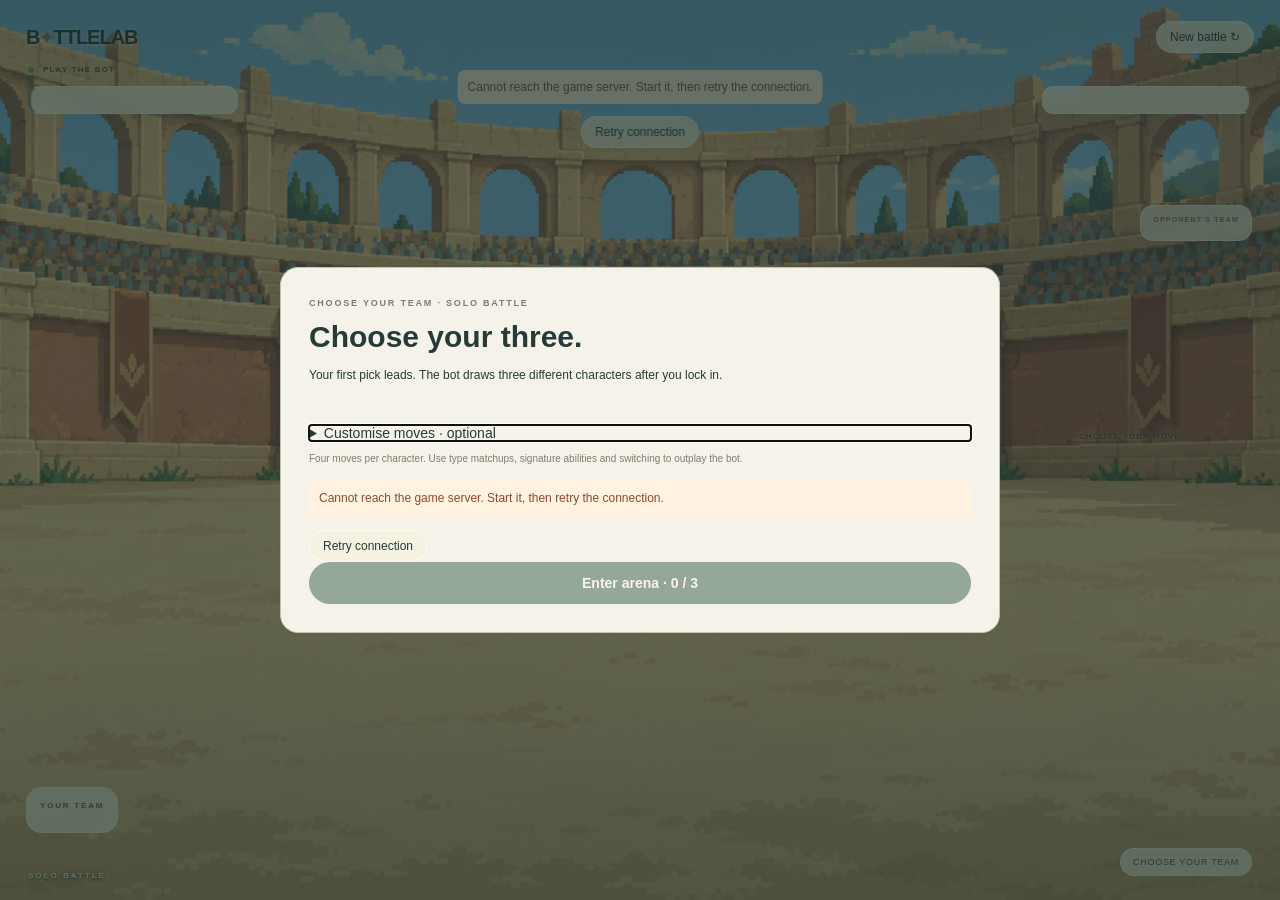
==== commit 29bdeb9a: "fix: align review docs and make custom builds optional" ====
--- a/frontend/index.html
+++ b/frontend/index.html
@@ -33,7 +33,7 @@
     <p class="eyebrow">CHOOSE YOUR TEAM · SOLO BATTLE</p>
     <h2 id="team-title">Choose your three.</h2>
     <p>Your first pick leads. The bot draws three different characters after you lock in.</p>
-    <div id="team-options" class="team-options"></div><div id="loadout-options"></div>
+    <div id="team-options" class="team-options"></div><details id="custom-builds"><summary>Customise moves · optional</summary><p>Default builds are ready to play. Keep both signatures and choose two other moves.</p><div id="loadout-options"></div></details>
     <p class="prototype-note">Four moves per character. Use type matchups, signature abilities and switching to outplay the bot.</p>
     <p data-error role="alert" hidden></p>
     <button id="team-retry" class="quiet" hidden>Retry connection</button>
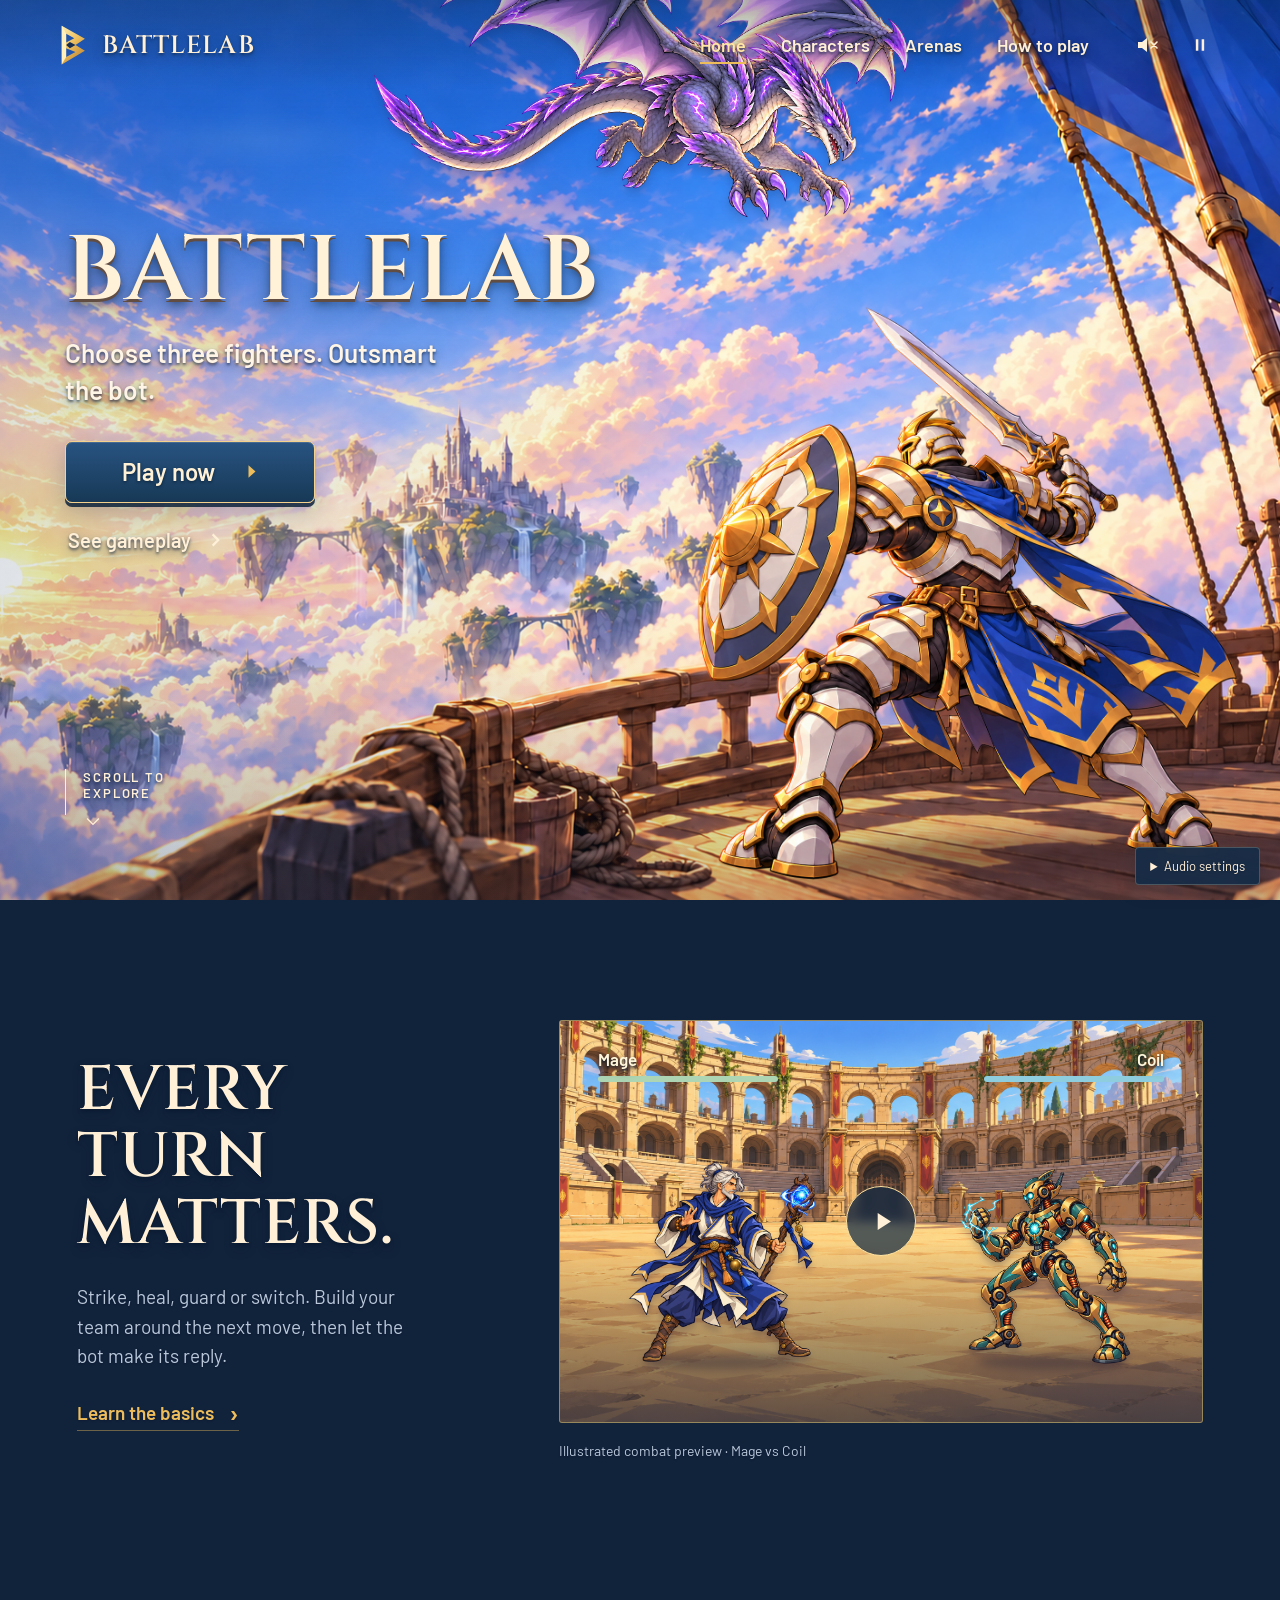
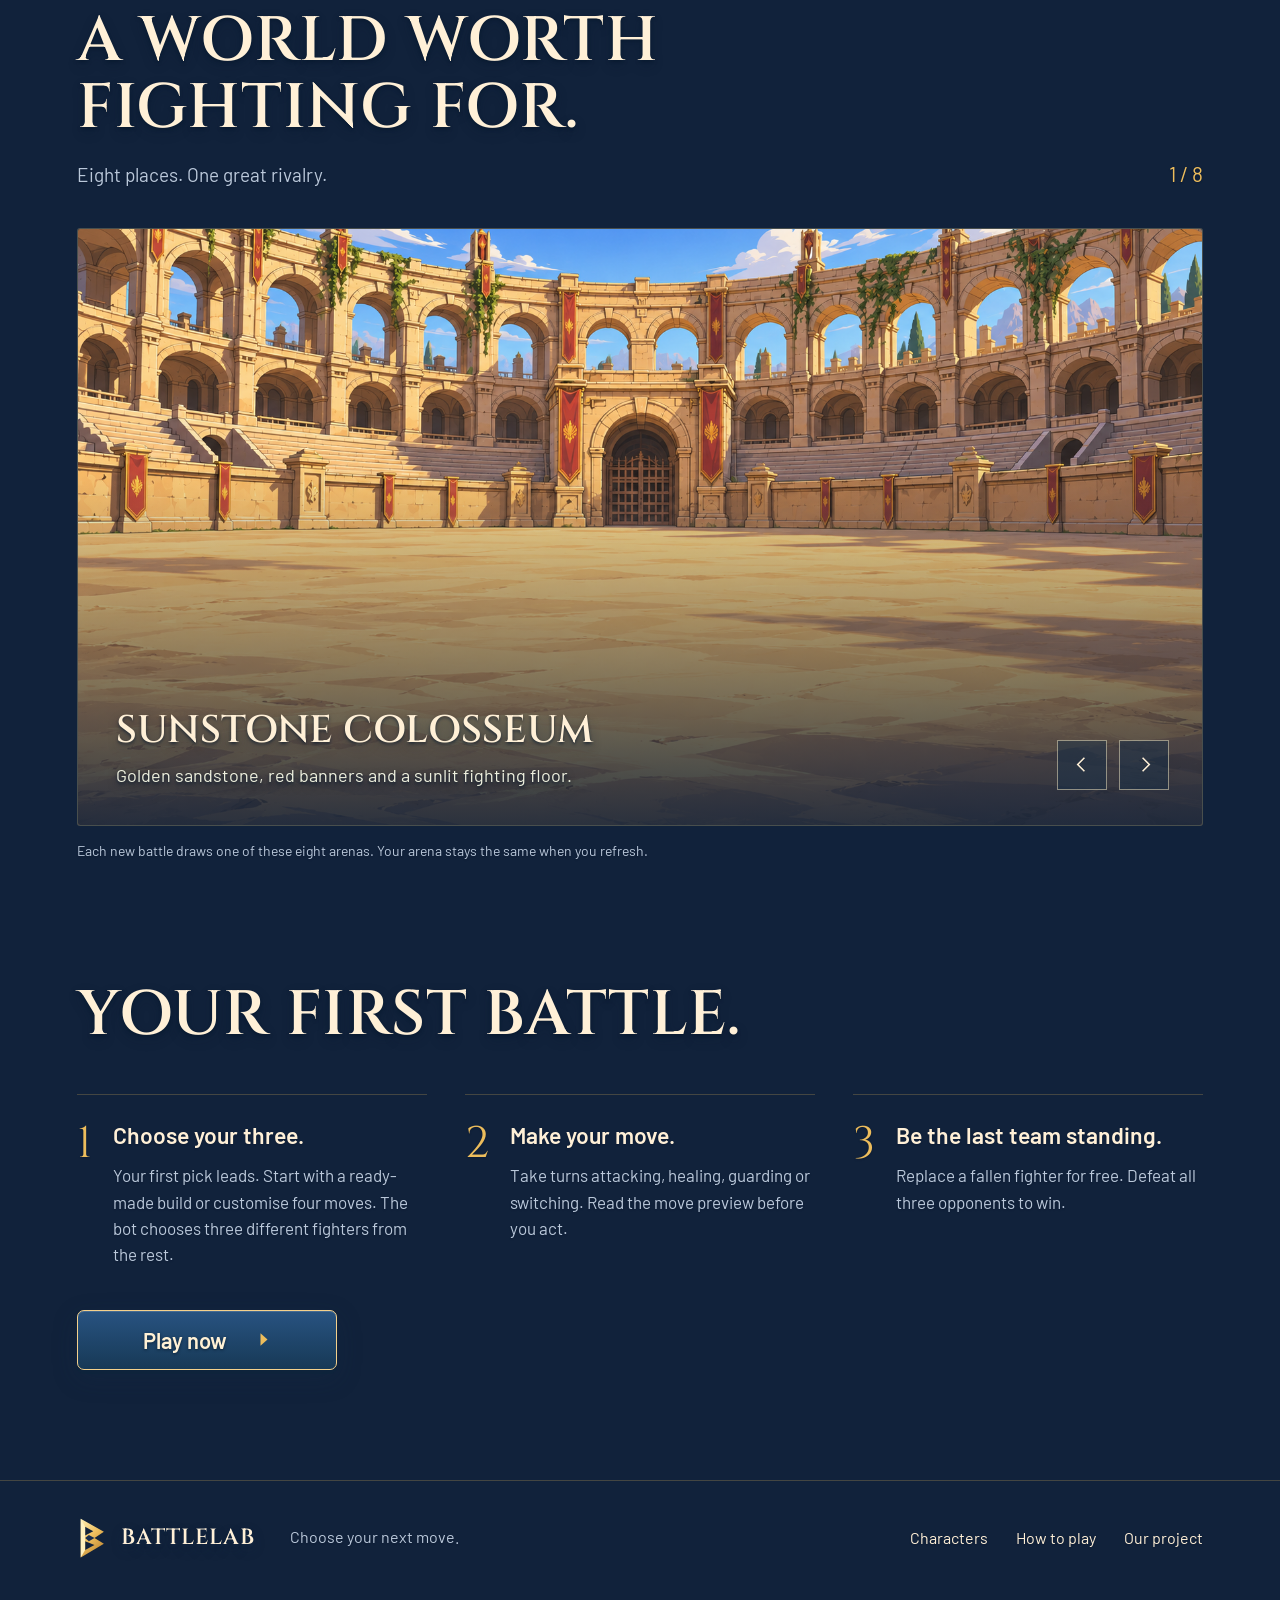
==== commit 6b5674a7: "feat(frontend): integrate gameplay and show battle effect state" ====
--- a/frontend/index.html
+++ b/frontend/index.html
@@ -3,41 +3,65 @@
 <head>
   <meta charset="utf-8">
   <meta name="viewport" content="width=device-width, initial-scale=1">
-  <title>BattleLab · Colosseum</title>
-  <link rel="stylesheet" href="style.css?v=7">
-  <script src="script.js?v=7" defer></script>
+  <meta name="theme-color" content="#18365a">
+  <meta name="description" content="Choose three fighters. Outsmart the bot. BattleLab is a turn-based fantasy battle game.">
+  <title>BattleLab — Choose your next move</title>
+  <link rel="preload" href="assets/homepage/fonts/Cinzel-Variable.ttf" as="font" type="font/ttf" crossorigin>
+  <link rel="preload" href="assets/homepage/fonts/Barlow-Regular.ttf" as="font" type="font/ttf" crossorigin>
+  <link rel="preload" href="assets/homepage/skyship/skyship.png" as="image">
+  <link rel="stylesheet" href="homepage.css?v=skyship8">
+  <script src="audio.js?v=skyship8" defer></script>
+  <script src="homepage.js?v=skyship8" defer></script>
 </head>
-<body>
-  <main class="shell">
-    <header class="topbar"><a class="brand" href="./index.html">B<span class="brand-star">✦</span>TTLELAB</a><div class="location"><strong id="arena-name">BATTLE ARENA</strong> <span>Friendly battle</span></div><button id="restart" class="quiet">New battle ↻</button></header>
-    <div class="demo-note"><span class="dot"></span> PLAY THE BOT <span>Ten characters · four moves each</span></div>
-    <section class="arena" aria-label="Colosseum battlefield">
-      <div class="fighter-hud left" id="hud-0"></div><div class="fighter-hud right" id="hud-1"></div>
-      <div class="turn-badge" id="turn" role="status"></div>
-      <aside class="enemy-team" aria-label="Opponent team"><p class="eyebrow">OPPONENT’S TEAM</p><div id="enemy-roster" class="roster"></div></aside>
-      <div class="fighter left" id="fighter-0"></div><div class="fighter right" id="fighter-1"></div>
-      <div class="arena-caption">SOLO BATTLE</div>
+<body class="homepage">
+  <a class="skip-link" href="#main">Skip to content</a>
+  <header class="site-header">
+    <a class="wordmark" href="index.html" aria-label="BattleLab home"><img class="brand-emblem" src="assets/homepage/battlelab-emblem.svg" width="34" height="48" alt=""><span class="brand-type">BattleLab</span></a>
+    <nav class="desktop-nav" aria-label="Main navigation">
+      <a href="#home" aria-current="page">Home</a>
+      <a href="characters.html">Characters</a>
+      <a href="#arenas">Arenas</a>
+      <a href="#how-to-play">How to play</a>
+    </nav>
+    <div class="header-actions">
+      <button class="sound-toggle icon-button" id="sound-toggle" type="button" aria-pressed="false" aria-label="Turn sound on" title="Toggle sound">
+        <svg viewBox="0 0 24 24" aria-hidden="true"><path d="M3 9h4l5-4v14l-5-4H3z"/><path class="sound-waves" d="M16 8a6 6 0 0 1 0 8m3-11a10 10 0 0 1 0 14"/><path class="sound-slash" d="m16 9 6 6m0-6-6 6"/></svg><span class="visually-hidden">Sound off</span>
+      </button>
+      <button class="motion-toggle icon-button" id="motion-toggle" type="button" aria-pressed="false" aria-label="Pause scene animation" title="Pause animation"><svg viewBox="0 0 24 24" aria-hidden="true"><path class="pause-icon" d="M7 5h3v14H7zm7 0h3v14h-3z"/><path class="play-icon" d="m8 5 11 7-11 7z"/></svg></button>
+      <button class="menu-toggle" id="menu-toggle" type="button" aria-label="Open navigation" aria-expanded="false" aria-controls="mobile-nav"><span></span><span></span></button>
+    </div>
+    <nav class="mobile-nav" id="mobile-nav" aria-label="Mobile navigation" hidden><a href="#home">Home</a><a href="characters.html">Characters</a><a href="#arenas">Arenas</a><a href="#how-to-play">How to play</a></nav>
+  </header>
+  <main id="main">
+    <section class="hero" id="home" aria-labelledby="hero-title">
+      <div class="hero-backdrop" aria-hidden="true"></div><div class="sky-drift scene-motion" aria-hidden="true"></div><div class="cloud-wisp cloud-one scene-motion" aria-hidden="true"></div><div class="cloud-wisp cloud-two scene-motion" aria-hidden="true"></div><div class="hero-shade" aria-hidden="true"></div>
+      <div class="hero-dragon scene-motion"><img class="dragon-portrait" src="assets/homepage/skyship/vesperfang-sunlit-approach.png" width="1672" height="941" alt="Vesperfang flies toward Bastion, its lavender wings and scales catching the sunlight." fetchpriority="high"></div>
+      <div class="hero-bastion" role="img" aria-label="Bastion stands on the skyship deck, shield ready and sword raised toward Vesperfang."><div class="bastion-ground"></div><div class="bastion-idle scene-motion"><img src="assets/homepage/skyship/bastion-ready.png" width="1225" height="1284" alt="" fetchpriority="high"><div class="blade-shine scene-motion"></div><i class="armour-glint glint-helmet scene-motion"></i><i class="armour-glint glint-shield scene-motion"></i><i class="armour-glint glint-hilt scene-motion"></i></div></div>
+      <div class="hero-copy"><h1 id="hero-title">BattleLab</h1><p>Choose three fighters.<br class="mobile-break"> Outsmart the bot.</p><div class="hero-buttons"><a class="gold-button" href="battle.html" data-play><span>Play now</span><svg viewBox="0 0 20 24" aria-hidden="true"><path d="m5 3 10 9-10 9V3Z"/></svg></a><a class="gameplay-link" href="#gameplay">See gameplay <svg viewBox="0 0 16 16" aria-hidden="true"><path d="m5 3 5 5-5 5"/></svg></a></div></div>
+      <a class="discover" href="#gameplay"><span class="discover-line"></span><span>Scroll to explore</span><svg viewBox="0 0 24 24" aria-hidden="true"><path d="m5 9 7 7 7-7"/></svg></a>
     </section>
-    <section class="console" aria-label="Battle controls">
-      <div class="team-panel"><p class="eyebrow" id="team-label">YOUR TEAM</p><div id="roster" class="roster"></div><p class="team-hint">Select a reserve to switch.</p></div>
-      <div class="actions-panel"><div class="section-title"><p class="eyebrow" id="action-label">CHOOSE YOUR MOVE</p><span id="turn-count"></span></div><div id="moves" class="moves"></div></div>
-      <aside class="detail-panel" aria-label="Move details"><div id="details"></div></aside>
+    <section class="gameplay-section section-wrap" id="gameplay" aria-labelledby="gameplay-title">
+      <div class="gameplay-copy"><h2 id="gameplay-title">Every turn<br>matters.</h2><p>Strike, heal, guard or switch. Build your team around the next move, then let the bot make its reply.</p><a class="text-link" href="#how-to-play">Learn the basics <span aria-hidden="true">›</span></a></div>
+      <div class="gameplay-preview">
+        <div class="demo-stage" id="demo-stage">
+          <img class="demo-background" src="assets/homepage/arenas/01-colosseum.png" alt="" loading="lazy">
+          <div class="demo-ground ground-mage" aria-hidden="true"></div><div class="demo-ground ground-coil" aria-hidden="true"></div>
+          <div class="demo-hud hud-player"><span>Mage</span><div class="hp-track"><span id="demo-hp-mage"></span></div></div>
+          <div class="demo-hud hud-bot"><span>Coil</span><div class="hp-track"><span id="demo-hp-coil"></span></div></div>
+          <img class="demo-mage" src="assets/homepage/characters/mage.png" alt="Mage" loading="lazy">
+          <img class="demo-coil" src="assets/homepage/characters/coil.png" alt="Coil" loading="lazy">
+          <div class="demo-projectile bolt-mage" aria-hidden="true"></div><div class="demo-projectile bolt-coil" aria-hidden="true"></div>
+          <button class="demo-play" id="demo-play" type="button" aria-label="Play illustrated combat preview"><svg viewBox="0 0 24 24" aria-hidden="true"><path d="m8 5 11 7-11 7z"/></svg></button>
+          <p class="demo-caption" id="demo-caption" aria-live="polite"></p>
+        </div>
+        <div class="demo-meta"><span>Illustrated combat preview · Mage vs Coil</span><button class="text-link" id="demo-replay" type="button" hidden>Play again <span aria-hidden="true">↺</span></button></div>
+      </div>
     </section>
-    <div class="history"><span class="eyebrow">BATTLE LOG</span><ol id="log" aria-live="polite" aria-relevant="additions"></ol></div>
-    <footer><span>MAGIC <b>›</b> PHYSICAL <b>›</b> SPIRIT <b>›</b> MAGIC</span><span>Hover or focus a move to inspect</span></footer>
-    <div class="connection-notice"><p data-error role="alert" hidden></p><button id="retry" class="quiet" hidden>Retry connection</button></div>
+    <section class="arenas-section section-wrap" id="arenas" aria-labelledby="arenas-title"><div class="section-heading"><div><h2 id="arenas-title">A world worth<br>fighting for.</h2><p>Eight places. One great rivalry.</p></div><span class="arena-count" id="arena-count" aria-live="polite">1 / 8</span></div><div class="arena-view"><img id="arena-image" src="assets/homepage/arenas/01-colosseum.png" alt="Sunstone Colosseum, a sandstone arena with an open sandy floor" loading="lazy"><div class="arena-description"><h3 id="arena-name">Sunstone Colosseum</h3><p id="arena-description">Golden sandstone, red banners and a sunlit fighting floor.</p></div><div class="arena-controls"><button id="arena-prev" type="button" aria-label="Previous arena"><svg viewBox="0 0 24 24" aria-hidden="true"><path d="m14 5-7 7 7 7"/></svg></button><button id="arena-next" type="button" aria-label="Next arena"><svg viewBox="0 0 24 24" aria-hidden="true"><path d="m10 5 7 7-7 7"/></svg></button></div></div><p class="gallery-note">Each new battle draws one of these eight arenas. Your arena stays the same when you refresh.</p></section>
+    <section class="how-section section-wrap" id="how-to-play" aria-labelledby="how-title"><h2 id="how-title">Your first battle.</h2><ol class="how-steps"><li><span class="step-number" aria-hidden="true">1</span><div><h3>Choose your three.</h3><p>Your first pick leads. Start with a ready-made build or customise four moves. The bot chooses three different fighters from the rest.</p></div></li><li><span class="step-number" aria-hidden="true">2</span><div><h3>Make your move.</h3><p>Take turns attacking, healing, guarding or switching. Read the move preview before you act.</p></div></li><li><span class="step-number" aria-hidden="true">3</span><div><h3>Be the last team standing.</h3><p>Replace a fallen fighter for free. Defeat all three opponents to win.</p></div></li></ol><a class="gold-button" href="battle.html" data-play><span>Play now</span><svg viewBox="0 0 20 24" aria-hidden="true"><path d="m5 3 10 9-10 9V3Z"/></svg></a></section>
   </main>
-  <dialog id="switch-dialog"><form method="dialog"><button class="close" aria-label="Close">×</button></form><p class="eyebrow" id="switch-label">CHANGE THE MATCHUP</p><h2 id="switch-title">Choose your next character</h2><p id="switch-description"></p><div id="switch-options"></div></dialog>
-  <dialog id="team-dialog" aria-labelledby="team-title">
-    <button id="team-cancel" class="close" aria-label="Return to battle" hidden>×</button>
-    <p class="eyebrow">CHOOSE YOUR TEAM · SOLO BATTLE</p>
-    <h2 id="team-title">Choose your three.</h2>
-    <p>Your first pick leads. The bot draws three different characters after you lock in.</p>
-    <div id="team-options" class="team-options"></div><details id="custom-builds"><summary>Customise moves · optional</summary><p>Default builds are ready to play. Keep both signatures and choose two other moves.</p><div id="loadout-options"></div></details>
-    <p class="prototype-note">Four moves per character. Use type matchups, signature abilities and switching to outplay the bot.</p>
-    <p data-error role="alert" hidden></p>
-    <button id="team-retry" class="quiet" hidden>Retry connection</button>
-    <button id="start-battle" class="start-battle" disabled>Enter arena · 0 / 3</button>
-  </dialog>
+  <footer class="site-footer section-wrap"><a class="wordmark" href="#home"><img class="brand-emblem" src="assets/homepage/battlelab-emblem.svg" width="28" height="40" alt=""><span class="brand-type">BattleLab</span></a><p>Choose your next move.</p><div><a href="characters.html">Characters</a><a href="#how-to-play">How to play</a><a href="https://github.com/Zain-ux-lab/Pokemon-Style-Game" target="_blank" rel="noopener noreferrer">Our project</a></div></footer>
+  <details class="audio-panel"><summary>Audio settings</summary><div><label for="music-volume">Music <output id="music-value">25%</output></label><input id="music-volume" type="range" min="0" max="100" value="25"><label for="effects-volume">Click sounds <output id="effects-value">40%</output></label><input id="effects-volume" type="range" min="0" max="100" value="40"><p id="audio-status" role="status">Enable sound in the navigation to listen.</p></div></details>
+  <audio id="theme-music" src="assets/homepage/audio/embers-before-battle.m4a" loop preload="none"></audio>
 </body>
 </html>
--- a/frontend/homepage.css
+++ b/frontend/homepage.css
@@ -0,0 +1,48 @@
+@font-face{font-family:Cinzel;src:url('assets/homepage/fonts/Cinzel-Variable.ttf') format('truetype');font-style:normal;font-weight:400 900;font-display:swap}
+@font-face{font-family:Barlow;src:url('assets/homepage/fonts/Barlow-Regular.ttf') format('truetype');font-style:normal;font-weight:400;font-display:swap}
+@font-face{font-family:Barlow;src:url('assets/homepage/fonts/Barlow-SemiBold.ttf') format('truetype');font-style:normal;font-weight:600 800;font-display:swap}
+:root{--ink:#11223b;--blue:#18365a;--cream:#fff0d7;--gold:#edbd5c;--muted:#bac8da;--line:rgba(237,189,92,.23);color-scheme:dark;font-family:Barlow,sans-serif;color:var(--cream);background:var(--ink)}
+*{box-sizing:border-box}html{scroll-behavior:smooth;scroll-padding-top:28px}body{margin:0;overflow-x:hidden}a{color:inherit;text-decoration:none}button,input{font:inherit}button{color:inherit;cursor:pointer}button:disabled{cursor:wait}button,summary,a{-webkit-tap-highlight-color:transparent}button{border:0}img{max-width:100%;display:block}svg{display:block}button[hidden],[hidden]{display:none!important}h1,h2,h3,p{margin:0}h1,h2{font-family:Cinzel,Georgia,serif;font-weight:600;text-transform:uppercase}h2{font-size:clamp(40px,4.9vw,70px);line-height:1.07;letter-spacing:.012em}h3{font-weight:600;font-size:26px}p{font-size:19px;line-height:1.55;color:var(--muted)}a:focus-visible,button:focus-visible,summary:focus-visible,input:focus-visible{outline:3px solid var(--gold);outline-offset:6px}::selection{background:#bf8538;color:#fff}section{scroll-margin-top:24px}.section-wrap{max-width:1440px;margin:0 auto;padding:0 6%}.visually-hidden{position:absolute;width:1px;height:1px;margin:-1px;padding:0;border:0;overflow:hidden;clip:rect(0,0,0,0);white-space:nowrap}.skip-link{position:fixed;z-index:100;left:20px;top:-100px;padding:14px 20px;background:var(--cream);color:var(--ink)}.skip-link:focus{top:16px}
+.site-header{position:absolute;top:0;left:0;width:100%;z-index:10;display:flex;align-items:center;gap:36px;padding:23px 4.5%;background:linear-gradient(#132c5050,transparent)}.wordmark{display:inline-flex;align-items:center;gap:14px;flex-shrink:0}.brand-emblem{width:30px;height:44px}.brand-type{font-family:Cinzel,Georgia,serif;font-weight:600;text-transform:uppercase;font-size:25px;letter-spacing:.045em}.desktop-nav{margin-left:auto;display:flex;align-items:center;gap:35px}.desktop-nav a{position:relative;font-size:18px;font-weight:600;padding:11px 0;transition:color .2s,text-shadow .2s}.desktop-nav a:after{content:'';position:absolute;left:0;bottom:3px;width:100%;height:2px;background:var(--gold);transform:scaleX(0);transition:transform .2s;transform-origin:left}.desktop-nav a:hover,.desktop-nav a[aria-current=page]{color:#ffe6a5;text-shadow:0 0 16px #ffcf6970}.desktop-nav a:hover:after,.desktop-nav a[aria-current=page]:after{transform:scaleX(1)}.header-actions{display:flex;gap:9px;align-items:center}.icon-button,.sound-toggle{width:44px;height:44px;background:transparent;display:grid;place-items:center;border:1px solid transparent;border-radius:50%;transition:background .2s,box-shadow .2s}.icon-button:hover,.sound-toggle:hover{background:#152e596b;box-shadow:0 0 18px #efc66733}.sound-toggle svg{width:24px;height:24px;fill:var(--cream)}.sound-toggle svg path:not(:first-child){stroke:var(--cream);stroke-width:1.6;fill:none;stroke-linecap:round}.sound-toggle .sound-waves{display:none}.sound-toggle[aria-pressed=true] .sound-waves{display:block}.sound-toggle[aria-pressed=true] .sound-slash{display:none}.motion-toggle svg{width:20px;height:20px;fill:var(--cream)}.motion-toggle .play-icon{display:none}.motion-toggle[aria-pressed=true] .play-icon{display:block}.motion-toggle[aria-pressed=true] .pause-icon{display:none}.menu-toggle{display:none;width:44px;height:44px;background:transparent;padding:11px}.menu-toggle span{height:2px;display:block;margin:6px 0;background:var(--cream)}.mobile-nav{position:absolute;top:76px;left:4%;right:4%;padding:15px;background:#11243af5;border:1px solid var(--line);box-shadow:0 15px 40px #07162855}.mobile-nav a{display:block;padding:15px;font-size:20px}
+.hero{height:100svh;min-height:650px;max-height:1100px;position:relative;isolation:isolate;overflow:hidden;background:#5d9dd5}.hero-backdrop,.sky-drift,.hero-shade{position:absolute;inset:0;z-index:-3}.hero-backdrop{background:url('assets/homepage/skyship/skyship.png') center/cover no-repeat}.sky-drift{background:url('assets/homepage/skyship/skyship.png') center/cover no-repeat;mask-image:linear-gradient(90deg,#000 0 58%,transparent 82%),linear-gradient(#000,transparent 55%);mask-composite:intersect;animation:sky-drift 24s ease-in-out infinite alternate;opacity:.32;z-index:-2}.hero-shade{z-index:-1;background:linear-gradient(90deg,#17345422,transparent 55%),linear-gradient(0deg,#19274238,transparent 26%)}.cloud-wisp{position:absolute;z-index:-2;width:24%;height:7%;background:#fff9df;border-radius:50%;filter:blur(18px);opacity:.12;animation:cloud-drift 35s ease-in-out infinite alternate;pointer-events:none;mask-image:radial-gradient(ellipse,#000,transparent 69%)}.cloud-one{left:20%;top:55%}.cloud-two{left:8%;top:12%;animation-duration:45s;opacity:.08}.hero-copy{position:absolute;z-index:3;left:5.1%;top:25%;width:49%;max-width:780px}.hero-copy h1{font-size:clamp(58px,7.15vw,125px);line-height:1.02;color:#fff2d8;white-space:nowrap;letter-spacing:.012em;text-shadow:0 3px 0 #614d42,0 5px 9px #173152a6,0 12px 25px #11213b55}.hero-copy p{max-width:400px;color:#fff5e6;font-size:clamp(20px,2.05vw,30px);font-weight:600;line-height:1.4;margin-top:17px;text-shadow:0 2px 8px #234875b0}.mobile-break{display:none}.hero-buttons{display:flex;flex-direction:column;align-items:flex-start;margin-top:32px;gap:19px}.gold-button{position:relative;display:flex;align-items:center;justify-content:center;gap:30px;min-width:250px;min-height:62px;padding:15px 28px;background:linear-gradient(180deg,#285381,#173956);color:#fff1d5;font-size:24px;font-weight:600;border:1px solid #f4d18c;border-radius:7px;box-shadow:inset 0 1px 0 #ffffff24,0 4px 0 #0d243bd9,0 8px 24px #142c4840;transition:background .25s,box-shadow .25s,transform .25s}.gold-button:before{content:none}.gold-button:hover{background:linear-gradient(180deg,#326393,#1d4268);box-shadow:inset 0 1px 0 #ffffff38,0 4px 0 #0d243bd9,0 0 24px #f6ce7855;transform:translateY(-2px)}.gold-button:focus-visible{outline-offset:4px;outline-color:#fff0b7}.gold-button svg{width:14px;height:21px;fill:var(--gold)}.gameplay-link{display:flex;align-items:center;gap:16px;font-size:20px;font-weight:600;padding:6px 3px;text-shadow:0 2px 7px #24375395}.gameplay-link svg{width:18px;height:18px;stroke:currentColor;stroke-width:2;fill:none}.gameplay-link:hover{color:#fff0aa}.hero-bastion{position:absolute;bottom:1.5%;right:3.1%;width:43.5%;max-width:760px;z-index:2;pointer-events:none}.bastion-idle{position:relative;transform-origin:55% 95%;animation:breathe 5s ease-in-out infinite}.bastion-idle>img{width:100%;height:auto}.bastion-ground{position:absolute;bottom:1.5%;left:17%;right:11%;height:7%;border-radius:50%;background:#392222;filter:blur(8px);opacity:.43;transform:rotate(-3deg)}.blade-shine{position:absolute;inset:0;background:linear-gradient(116deg,transparent 0 30%,#fffbe9bb 31%,#fff 32%,transparent 34% 100%);mask:url('assets/homepage/skyship/bastion-ready.png') center/100% 100% no-repeat;clip-path:polygon(22% 0,43% 0,76% 25%,65% 32%,25% 10%);opacity:0;animation:blade-shine 8s ease-in-out infinite;background-size:250% 100%;pointer-events:none}.armour-glint{position:absolute;width:23px;height:23px;background:radial-gradient(circle,#fffbe7 0 5%,transparent 42%);opacity:0;animation:glint 8s ease-in-out infinite}.armour-glint:before,.armour-glint:after{content:'';position:absolute;inset:48% 0;background:linear-gradient(90deg,transparent,#fff,transparent)}.armour-glint:after{transform:rotate(90deg)}.glint-helmet{left:47%;top:24%;animation-delay:1.3s}.glint-shield{left:16%;top:48%;animation-delay:3.9s}.glint-hilt{left:68%;top:29%;animation-delay:6s}.hero-dragon{position:absolute;left:29%;top:-9%;width:42%;z-index:1;pointer-events:auto;animation:flight-bob 7s ease-in-out infinite}.dragon-portrait{width:100%;height:auto;display:block;filter:drop-shadow(0 5px 4px #1a29553b);transition:filter .5s ease,transform .5s ease}.hero-dragon noscript img{transform:scaleX(-1)}.discover{position:absolute;left:5.1%;bottom:7.7%;font-size:13px;letter-spacing:.14em;display:grid;grid-template-columns:1px auto;grid-template-rows:auto auto;column-gap:17px;align-items:end;max-width:100px;text-transform:uppercase;font-weight:600;text-shadow:0 1px 5px #142f58}.discover-line{grid-row:1/3;height:46px;width:1px;background:#fff3d5;align-self:start}.discover svg{width:20px;height:20px;stroke:var(--cream);fill:none;stroke-width:1.5;margin-top:10px;animation:scroll-nudge 3s ease-in-out infinite}
+.gameplay-section{display:grid;grid-template-columns:1fr 1.6fr;gap:7%;align-items:center;padding-top:120px;padding-bottom:125px}.gameplay-copy p{max-width:350px;margin:24px 0}.text-link{display:inline-flex;align-items:center;gap:15px;color:var(--gold);font-size:19px;font-weight:600;background:transparent;padding:6px 0;border-bottom:1px solid #edbd5c6b}.text-link:hover{color:#ffe5a1}.text-link span{font-size:27px;line-height:.7}.demo-stage{position:relative;aspect-ratio:16/10;overflow:hidden;background:#7c765d;border:1px solid var(--line);border-radius:3px}.demo-background{width:100%;height:100%;object-fit:cover}.demo-stage:after{content:'';position:absolute;inset:55% 0 0;background:linear-gradient(transparent,#11223b9c);pointer-events:none}.demo-hud{position:absolute;z-index:3;top:7%;width:28%;font-size:17px;font-weight:600;color:#fff7dc;text-shadow:0 1px 3px #253b53}.hud-player{left:6%}.hud-bot{right:6%;text-align:right}.hp-track{background:#16345099;height:6px;border-radius:3px;overflow:hidden;margin-top:7px}.hp-track span{display:block;width:100%;height:100%;background:#add5b4;transition:width .6s}.hud-bot .hp-track span{background:#8ecddd}.demo-mage{position:absolute;width:30%;left:10%;bottom:14%;filter:drop-shadow(0 5px 3px #382b3d44);z-index:1}.demo-coil{position:absolute;width:29%;right:9%;bottom:14%;transform:scaleX(-1);filter:drop-shadow(0 5px 3px #382b3d44);z-index:1}.demo-play{position:absolute;z-index:5;left:50%;top:50%;transform:translate(-50%,-50%);width:70px;height:70px;background:#102944b5;border:1px solid #ffe3a2;border-radius:50%;display:grid;place-items:center;backdrop-filter:blur(5px);box-shadow:0 0 35px #fff0c52c;transition:box-shadow .2s,background .2s}.demo-play:hover{background:#193963;box-shadow:0 0 28px #ffdd8177}.demo-play svg{width:29px;height:29px;fill:var(--cream);margin-left:4px}.demo-caption{position:absolute;bottom:5%;left:5%;right:5%;z-index:4;text-align:center;font-size:17px;font-weight:600;color:#fff0d7;text-shadow:0 1px 4px #15243c;min-height:25px}.demo-meta{display:flex;align-items:center;justify-content:space-between;gap:15px;min-height:45px;padding-top:10px;color:var(--muted);font-size:14px}.demo-meta .text-link{font-size:15px}.demo-projectile{position:absolute;width:23px;height:23px;background:#e8edff;border-radius:50%;box-shadow:0 0 9px #e5f3ff,0 0 23px #658cff,0 0 40px #577afa;opacity:0;z-index:3;pointer-events:none}.arenas-section{padding-top:15px;padding-bottom:120px}.section-heading{display:flex;justify-content:space-between;align-items:end;gap:30px;margin-bottom:38px}.section-heading p{margin-top:18px}.arena-count{font-size:21px;color:var(--gold);margin-bottom:4px;white-space:nowrap}.arena-view{position:relative;aspect-ratio:16/8.5;overflow:hidden;border:1px solid var(--line);border-radius:3px;background:#172e49}.arena-view>img{width:100%;height:100%;object-fit:cover}.arena-view:after{content:'';position:absolute;inset:40% 0 0;background:linear-gradient(transparent,#0c203ad9)}.arena-description{position:absolute;z-index:1;bottom:35px;left:38px;right:180px}.arena-description h3{font-family:Cinzel,Georgia,serif;font-weight:600;text-transform:uppercase;font-size:clamp(28px,3vw,42px);line-height:1.1}.arena-description p{margin-top:10px;font-size:18px;color:#eef0de}.arena-controls{position:absolute;right:33px;bottom:35px;display:flex;gap:12px;z-index:2}.arena-controls button{width:50px;height:50px;background:#122c4770;border:1px solid #fff0c680;display:grid;place-items:center;transition:background .2s}.arena-controls button:hover{background:#edbd5c;color:#153353}.arena-controls svg{fill:none;stroke:currentColor;stroke-width:1.6;width:23px;height:23px}.gallery-note{font-size:14px;margin-top:14px}.how-section{padding-bottom:110px}.how-steps{list-style:none;display:grid;grid-template-columns:repeat(3,1fr);gap:38px;padding:0;margin:45px 0 42px}.how-steps li{display:flex;gap:21px;padding-top:27px;border-top:1px solid var(--line)}.step-number{font-family:Cinzel,Georgia,serif;color:var(--gold);font-size:44px;line-height:1}.how-steps h3{font-size:23px;line-height:1.2}.how-steps p{font-size:17px;margin-top:13px}.how-section>.gold-button{width:260px;font-size:22px;min-height:60px}.site-footer{padding-top:35px;padding-bottom:50px;border-top:1px solid var(--line);display:flex;align-items:center;gap:35px}.site-footer .brand-type{font-size:22px}.site-footer p{font-size:16px}.site-footer>div{display:flex;gap:28px;margin-left:auto;font-size:16px}.site-footer a:hover{color:var(--gold)}.audio-panel{position:fixed;right:20px;bottom:15px;z-index:20;font-size:13px;color:var(--cream);background:#162d48ed;border:1px solid #fff4cd35;box-shadow:0 5px 20px #06172c33;border-radius:4px;backdrop-filter:blur(12px)}.audio-panel summary{cursor:pointer;padding:10px 14px;min-height:36px}.audio-panel>div{width:250px;padding:10px 18px 17px}.audio-panel label{display:flex;justify-content:space-between;margin:10px 0 7px;font-size:15px}.audio-panel input{width:100%;accent-color:var(--gold)}.audio-panel p{font-size:13px;line-height:1.4;margin-top:12px}
+.characters-page .site-header{position:relative;background:var(--blue);border-bottom:1px solid var(--line)}.characters-page .sound-toggle span{display:none}.button{display:inline-flex;align-items:center;justify-content:center;padding:13px 22px;font-size:18px;background:var(--gold);color:var(--ink);font-weight:600}.button-outline{background:transparent;color:var(--cream);border:1px solid var(--line)}.button:hover{border-color:var(--gold);box-shadow:0 0 16px #edbd5c30}.button-small{font-size:16px;padding:11px 17px}.character-catalog{padding-top:70px;padding-bottom:85px}.catalog-title{display:flex;justify-content:space-between;align-items:end;gap:45px}.catalog-title h1{font-size:clamp(45px,6vw,80px)}.catalog-title p{max-width:440px}.character-index{display:flex;flex-wrap:wrap;gap:10px 20px;margin:36px 0 55px;padding:20px 0;border-block:1px solid var(--line)}.character-index a{font-size:17px;color:var(--gold)}.character-index a:hover{text-decoration:underline}.catalog-grid{display:grid;grid-template-columns:repeat(2,1fr);gap:35px}.catalog-character{display:grid;grid-template-columns:42% 58%;align-items:center;position:relative;padding:35px 20px;border:1px solid var(--line);background:linear-gradient(135deg,#21415d50,transparent);min-height:335px;scroll-margin-top:20px}.catalog-art{height:250px;display:flex;align-items:center;justify-content:center}.catalog-art img{width:100%;max-height:100%;object-fit:contain;filter:drop-shadow(0 8px 10px #030e2490)}.catalog-copy{padding:0 12px 0 20px}.catalog-copy h2{font-size:clamp(24px,2.8vw,40px);overflow-wrap:anywhere}.catalog-copy .category,.catalog-copy>span{color:var(--gold);font-size:14px}.catalog-copy .character-archetype{font-weight:600;margin:10px 0;color:var(--cream);font-size:17px}.catalog-copy p{font-size:16px;margin:12px 0 16px}.catalog-copy a{font-size:16px;color:var(--gold)}.catalog-copy a:hover{text-decoration:underline}
+@keyframes flight-bob{0%,100%{translate:0 0}50%{translate:0 -5px}}@keyframes breathe{0%,100%{scale:1 1}50%{scale:1 1.004}}@keyframes sky-drift{from{translate:0 0;scale:1}to{translate:14px -3px;scale:1.025}}@keyframes cloud-drift{from{translate:0 0}to{translate:90px -8px}}@keyframes blade-shine{0%,12%,45%,100%{opacity:0;background-position:0 0}18%{opacity:.85}32%{opacity:.9;background-position:100% 0}40%{opacity:0;background-position:100% 0}}@keyframes glint{0%,10%,22%,100%{opacity:0;scale:.3}15%{opacity:.85;scale:1}}@keyframes scroll-nudge{0%,75%,100%{translate:0 0}85%{translate:0 5px}}
+.motion-paused .scene-motion,.page-paused *,.hero-offscreen .scene-motion{animation-play-state:paused!important}.motion-paused .discover svg{animation-play-state:paused}
+@media(min-width:1700px){.hero-copy{top:25%;left:7%}.hero-bastion{right:6%}.hero-dragon{left:29%;width:42%;top:-7%}.discover{left:7%}}
+@media(max-width:1050px){.site-header{gap:20px;padding:18px 4%}.desktop-nav{gap:22px}.brand-type{font-size:22px}.hero-copy{top:27%;width:51%}.hero-copy h1{font-size:7.5vw}.hero-copy p{font-size:22px;max-width:400px}.hero-bastion{width:49%;right:0}.hero-dragon{left:33%;width:48%;top:8%}.gameplay-section{gap:5%;grid-template-columns:1fr 1.4fr}.how-steps{gap:25px}.how-steps li{gap:15px}.catalog-grid{gap:20px}.catalog-character{grid-template-columns:40% 60%;padding:25px 12px}.catalog-art{height:210px}.catalog-copy{padding-left:15px}.catalog-title p{font-size:17px}.characters-page .desktop-nav{gap:18px}.characters-page .brand-type{font-size:19px}.characters-page .button-small{padding:10px}}
+@media(max-width:760px){.desktop-nav{display:none}.header-actions{margin-left:auto;gap:4px}.site-header{padding:15px 5%}.brand-type{font-size:22px}.brand-emblem{height:39px;width:28px}.menu-toggle{display:block}.hero{min-height:870px;max-height:none;height:100svh}.hero-backdrop{background-position:61% center}.sky-drift{background-position:61% center}.hero-copy{top:135px;left:6%;width:88%;max-width:520px}.hero-copy h1{font-size:14vw;max-width:100%}.hero-copy p{font-size:22px;line-height:1.3;max-width:290px;margin-top:16px}.mobile-break{display:block}.hero-buttons{margin-top:25px;gap:13px}.gold-button{font-size:23px;min-width:245px;min-height:58px;padding:13px 27px}.gameplay-link{font-size:18px}.hero-dragon{width:68%;left:1%;top:44%;z-index:1}.hero-bastion{width:87%;right:-15%;bottom:1.5%;max-width:620px}.bastion-ground{left:20%;right:10%;height:5%}.discover{bottom:8%;left:6%;font-size:11px;max-width:90px}.gameplay-section{grid-template-columns:1fr;padding-top:70px;padding-bottom:75px;gap:30px}.gameplay-copy p{max-width:520px}.gameplay-copy h2 br{display:none}.section-wrap{padding-left:6%;padding-right:6%}h2{font-size:43px}.arena-view{aspect-ratio:4/3}.arena-description{left:23px;bottom:75px;right:24px}.arena-description h3{font-size:30px}.arena-description p{font-size:16px;max-width:390px}.arena-controls{bottom:18px;right:20px}.arena-controls button{width:42px;height:42px}.arenas-section{padding-bottom:70px}.section-heading{margin-bottom:25px}.section-heading p{font-size:18px}.how-steps{grid-template-columns:1fr;gap:20px;margin:30px 0}.how-steps li{padding-top:22px;gap:25px}.how-steps p{max-width:490px}.how-section{padding-bottom:70px}.site-footer{flex-wrap:wrap;gap:20px;padding-top:30px;padding-bottom:85px}.site-footer>div{width:100%;margin-left:0;gap:25px}.site-footer p{margin-left:auto}.audio-panel{right:12px;bottom:12px}.catalog-title{display:block}.catalog-title p{margin-top:22px}.catalog-grid{grid-template-columns:1fr}.catalog-character{min-height:315px;padding:25px;grid-template-columns:42% 58%}.catalog-copy h2{font-size:33px}.character-catalog{padding-top:50px}.characters-page .button-small{display:none}.catalog-art{height:265px}}
+@media(max-width:420px){.hero-copy h1{font-size:14.5vw}.hero{min-height:820px}.brand-type{font-size:20px}.site-header{gap:8px}.wordmark{gap:9px}.icon-button,.sound-toggle{width:38px;height:40px}.menu-toggle{width:38px}.hero-dragon{width:72%;top:46%}.hero-bastion{width:93%;right:-22%;bottom:3%}.discover{bottom:7%}.catalog-character{padding:25px 10px}.catalog-copy{padding-left:14px}.catalog-copy h2{font-size:28px}.catalog-art{height:230px}.site-footer p{width:100%;margin:0}}
+@media(max-height:540px) and (orientation:landscape){.hero{height:100svh;min-height:360px}.site-header{padding:8px 4%}.brand-emblem{height:33px;width:24px}.brand-type{font-size:21px}.desktop-nav{display:none}.menu-toggle{display:block}.header-actions{margin-left:auto}.hero-copy{top:25%;left:5%;width:49%}.hero-copy h1{font-size:8vw}.hero-copy p{font-size:18px;margin-top:10px;max-width:340px}.mobile-break{display:none}.hero-buttons{margin-top:20px;gap:9px}.gold-button{min-height:47px;min-width:205px;font-size:21px;padding:9px 23px}.gameplay-link{font-size:16px}.hero-bastion{width:38%;right:3%;bottom:0;max-width:none}.hero-dragon{width:42%;left:33%;top:0%}.discover{display:none}.hero-backdrop,.sky-drift{background-position:center}.audio-panel{font-size:11px}.audio-panel summary{padding:8px 10px;min-height:32px}}
+@media(prefers-reduced-motion:reduce){html{scroll-behavior:auto}*,*:before,*:after{animation:none!important;transition:none!important}.blade-shine,.armour-glint{opacity:0!important}}
+/* The two fighters face each other across the open sky. */
+.dragon-portrait{transform:none}.hero-dragon noscript img{transform:none}
+
+@media (min-width:761px) and (max-width:1050px) and (min-height:730px){.hero-bastion{width:62%;right:-5%;bottom:1.5%}.hero-dragon{width:56%;left:38%;top:11%}.hero-copy{top:25%;width:53%}}
+
+.audio-settings{width:250px;padding:10px 18px 17px}.characters-page .audio-panel summary{list-style:none}
+
+/* A steady dragon pose gets a restrained response to the pointer. */
+@media (hover:hover){.hero-dragon:hover .dragon-portrait{filter:drop-shadow(0 0 13px #9768c755);transform:translateY(-3px) scale(1.015)}}
+.motion-paused .hero-dragon:hover .dragon-portrait{transform:none}
+.gold-button:active{transform:translateY(1px);box-shadow:inset 0 1px 0 #ffffff24,0 1px 0 #0d243bd9}
+.demo-ground{position:absolute;bottom:13%;height:4%;width:23%;border-radius:50%;background:#4b343870;filter:blur(4px)}
+.ground-mage{left:14%}.ground-coil{right:12%}
+.bolt-mage{left:34%;top:42%}.bolt-coil{left:70%;top:49%;background:#e5fff8;box-shadow:0 0 9px #ddffff,0 0 23px #47d1ec,0 0 40px #199dbb}
+.is-attacking .bolt-mage{animation:mage-bolt .85s ease-in forwards}.is-countering .bolt-coil{animation:coil-bolt .85s ease-in forwards}
+.is-attacking .demo-mage{animation:cast-move .65s ease-in-out}.is-countering .demo-coil{animation:coil-cast .65s ease-in-out}
+.is-hit .demo-coil,.is-counter-hit .demo-mage{animation:impact .4s ease-out}
+@keyframes mage-bolt{0%{opacity:0;left:34%;top:42%}15%,80%{opacity:1}100%{left:73%;top:53%;opacity:0}}
+@keyframes coil-bolt{0%{opacity:0;left:70%;top:49%}15%,80%{opacity:1}100%{left:27%;top:55%;opacity:0}}
+@keyframes cast-move{0%,100%{translate:0 0}45%{translate:5px 0}}
+@keyframes coil-cast{0%,100%{translate:0 0}45%{translate:-5px 0}}
+@keyframes impact{0%,100%{filter:drop-shadow(0 5px 3px #382b3d44)}30%{filter:brightness(1.45) drop-shadow(0 0 13px #a1ecff)}}
+
+/* Soft text shadows keep the homepage readable against its artwork. */
+.homepage{text-shadow:0 1px 2px #06102455}
+.homepage .site-header,.homepage .hero-copy p,.homepage .gameplay-link,.homepage .discover{text-shadow:0 2px 3px #132844b3,0 4px 12px #13284466}
+.homepage .brand-type{text-shadow:0 2px 3px #132844b3,0 5px 12px #13284466}
+.homepage .desktop-nav a:hover,.homepage .desktop-nav a[aria-current=page]{text-shadow:0 2px 3px #132844b3,0 0 16px #ffcf6970}
+.homepage h2,.homepage .arena-description h3{text-shadow:0 2px 3px #07182c99,0 5px 12px #07182c55}
+.homepage .arena-description p,.homepage .demo-hud,.homepage .demo-caption{text-shadow:0 2px 3px #07182cb3,0 4px 9px #07182c80}
+.homepage .gold-button{text-shadow:0 1px 3px #06182cc0}
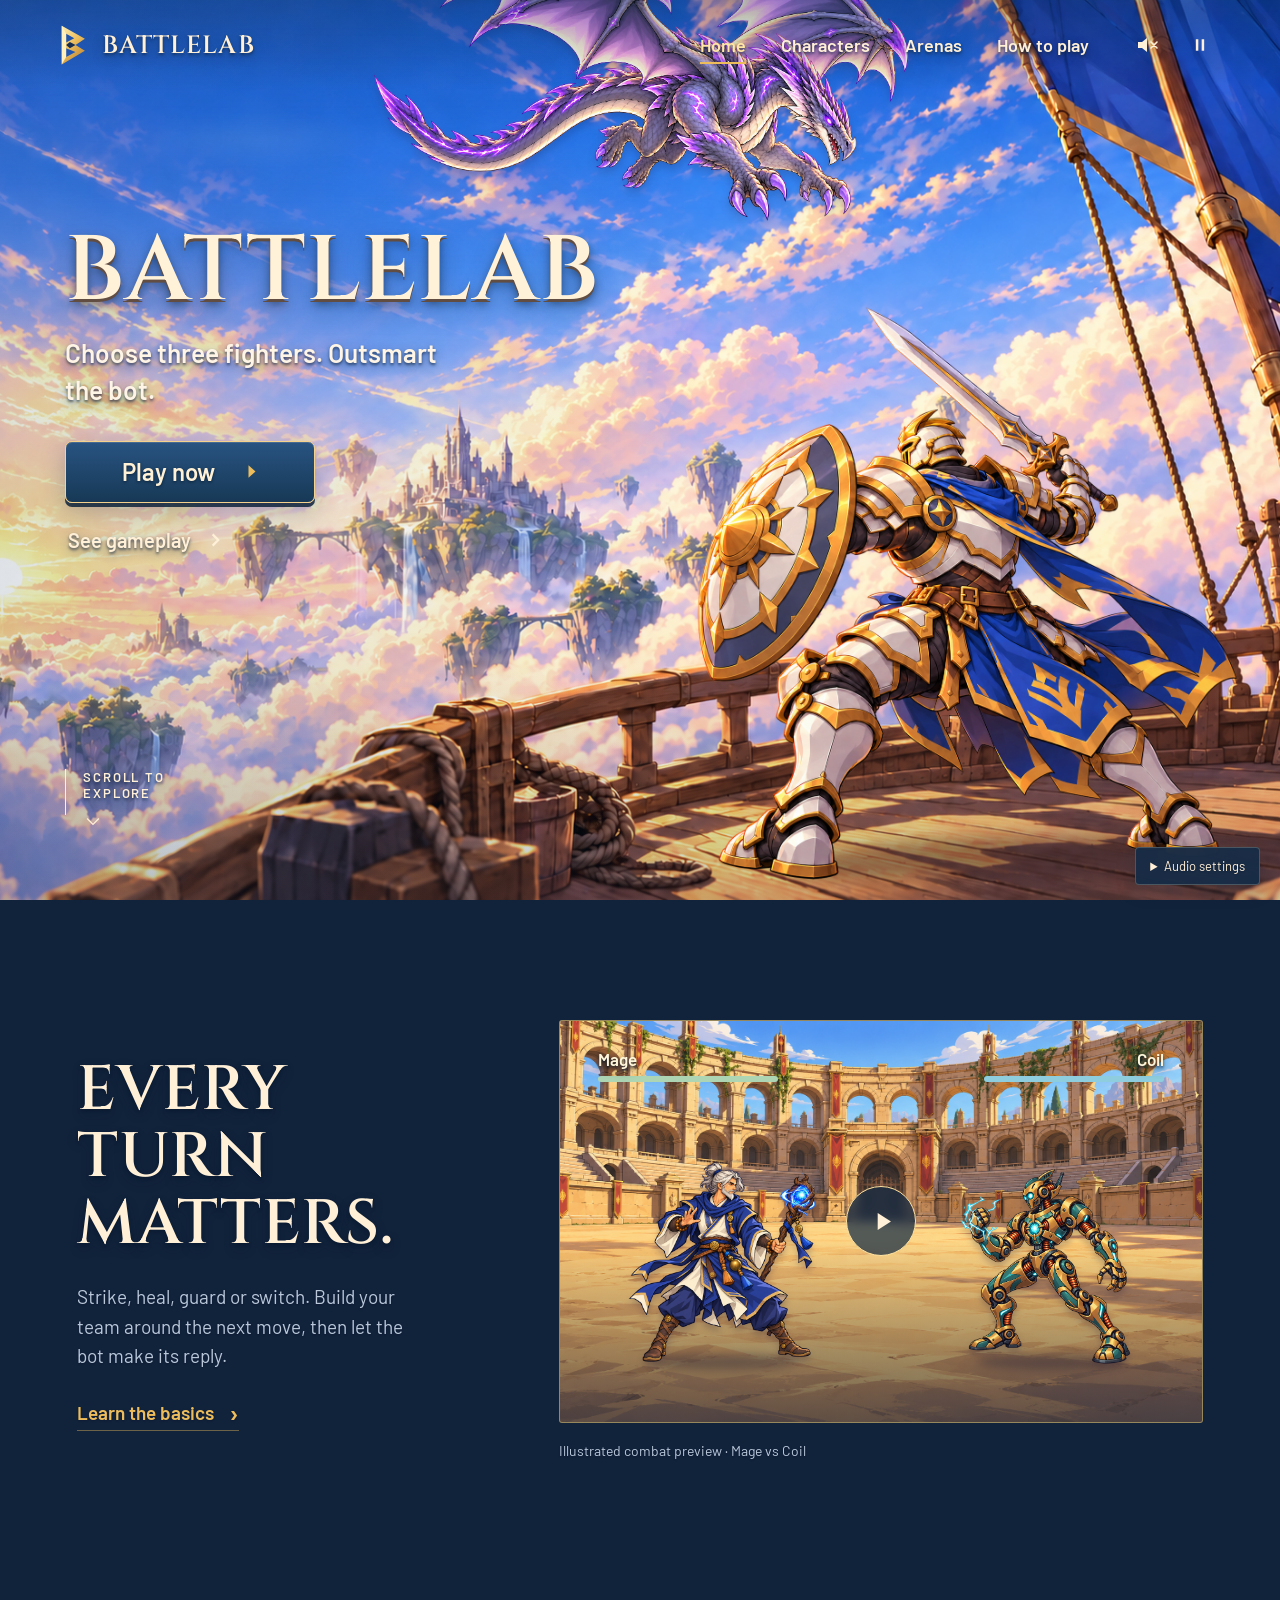
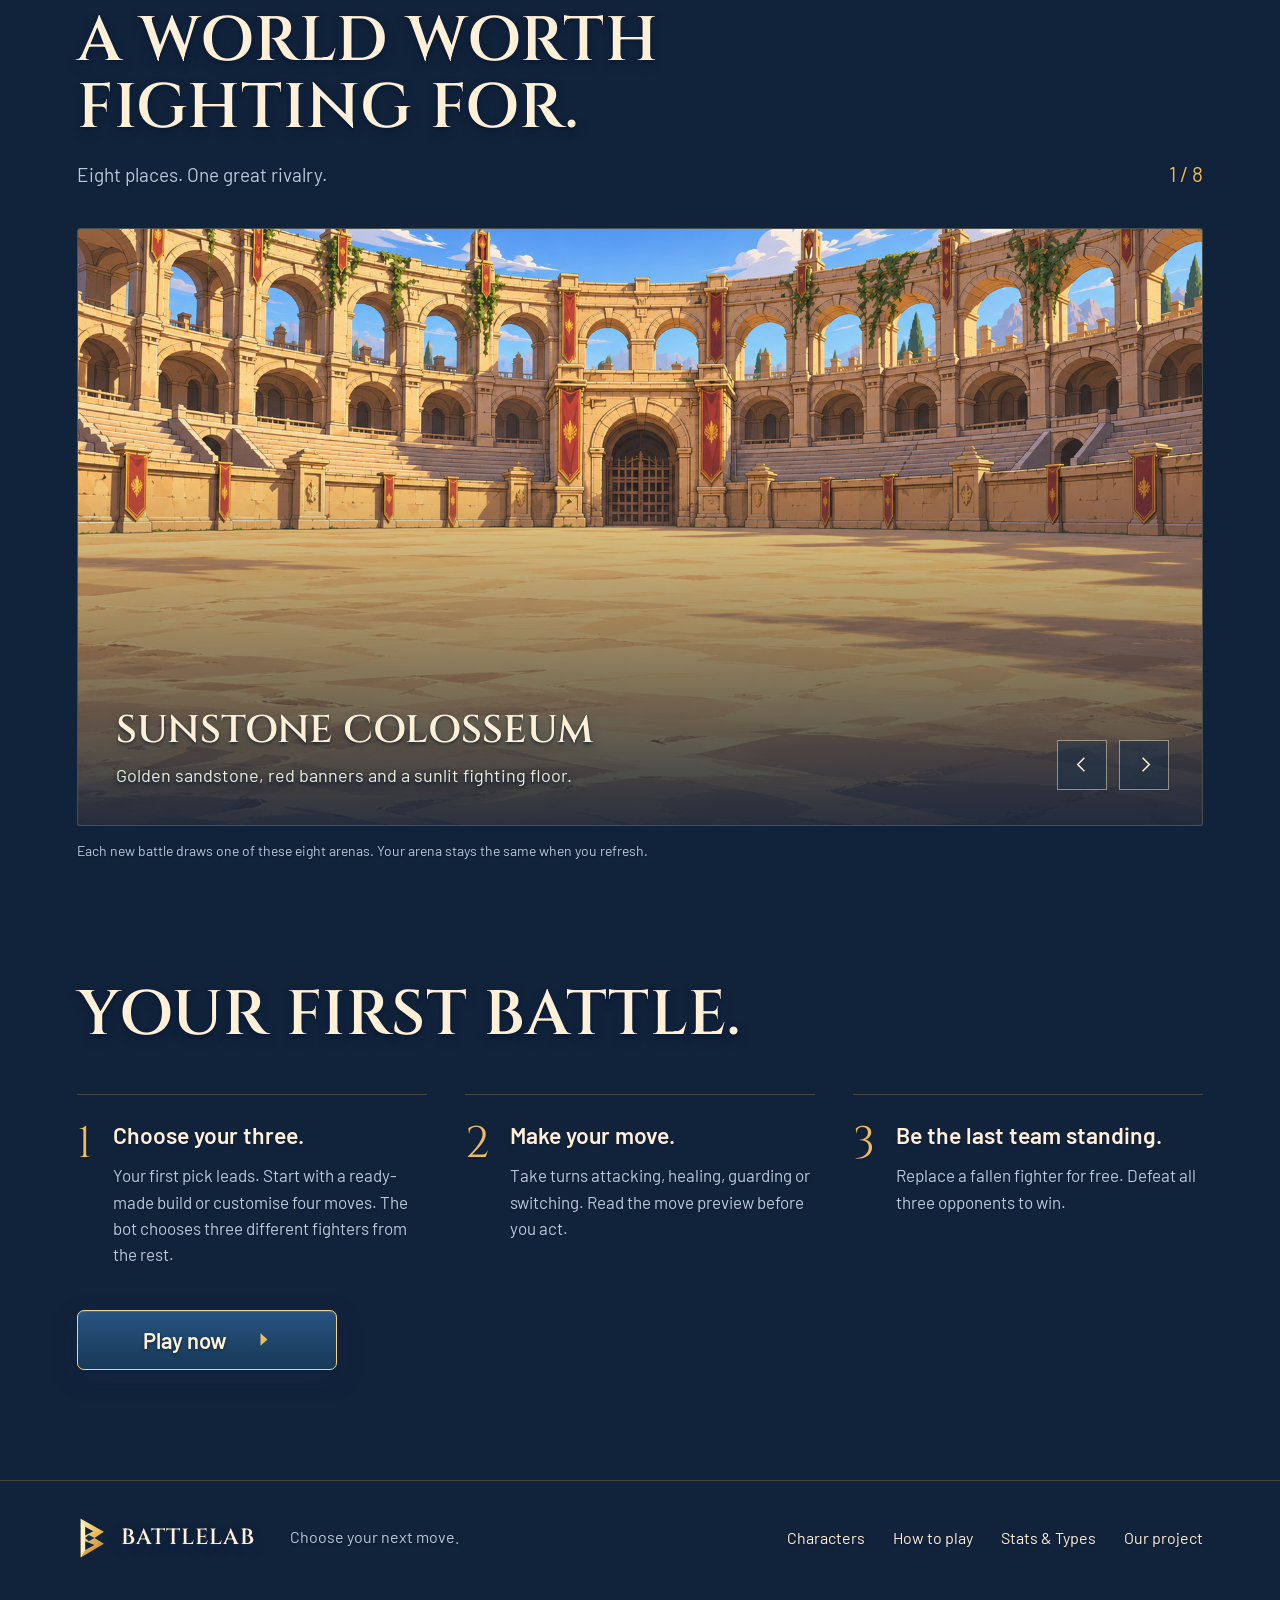
==== commit aef47da7: "feat(ui): add battle results, settings and readable guide" ====
--- a/frontend/index.html
+++ b/frontend/index.html
@@ -60,7 +60,7 @@
     <section class="arenas-section section-wrap" id="arenas" aria-labelledby="arenas-title"><div class="section-heading"><div><h2 id="arenas-title">A world worth<br>fighting for.</h2><p>Eight places. One great rivalry.</p></div><span class="arena-count" id="arena-count" aria-live="polite">1 / 8</span></div><div class="arena-view"><img id="arena-image" src="assets/homepage/arenas/01-colosseum.png" alt="Sunstone Colosseum, a sandstone arena with an open sandy floor" loading="lazy"><div class="arena-description"><h3 id="arena-name">Sunstone Colosseum</h3><p id="arena-description">Golden sandstone, red banners and a sunlit fighting floor.</p></div><div class="arena-controls"><button id="arena-prev" type="button" aria-label="Previous arena"><svg viewBox="0 0 24 24" aria-hidden="true"><path d="m14 5-7 7 7 7"/></svg></button><button id="arena-next" type="button" aria-label="Next arena"><svg viewBox="0 0 24 24" aria-hidden="true"><path d="m10 5 7 7-7 7"/></svg></button></div></div><p class="gallery-note">Each new battle draws one of these eight arenas. Your arena stays the same when you refresh.</p></section>
     <section class="how-section section-wrap" id="how-to-play" aria-labelledby="how-title"><h2 id="how-title">Your first battle.</h2><ol class="how-steps"><li><span class="step-number" aria-hidden="true">1</span><div><h3>Choose your three.</h3><p>Your first pick leads. Start with a ready-made build or customise four moves. The bot chooses three different fighters from the rest.</p></div></li><li><span class="step-number" aria-hidden="true">2</span><div><h3>Make your move.</h3><p>Take turns attacking, healing, guarding or switching. Read the move preview before you act.</p></div></li><li><span class="step-number" aria-hidden="true">3</span><div><h3>Be the last team standing.</h3><p>Replace a fallen fighter for free. Defeat all three opponents to win.</p></div></li></ol><a class="gold-button" href="battle.html" data-play><span>Play now</span><svg viewBox="0 0 20 24" aria-hidden="true"><path d="m5 3 10 9-10 9V3Z"/></svg></a></section>
   </main>
-  <footer class="site-footer section-wrap"><a class="wordmark" href="#home"><img class="brand-emblem" src="assets/homepage/battlelab-emblem.svg" width="28" height="40" alt=""><span class="brand-type">BattleLab</span></a><p>Choose your next move.</p><div><a href="characters.html">Characters</a><a href="#how-to-play">How to play</a><a href="https://github.com/Zain-ux-lab/Pokemon-Style-Game" target="_blank" rel="noopener noreferrer">Our project</a></div></footer>
+  <footer class="site-footer section-wrap"><a class="wordmark" href="#home"><img class="brand-emblem" src="assets/homepage/battlelab-emblem.svg" width="28" height="40" alt=""><span class="brand-type">BattleLab</span></a><p>Choose your next move.</p><div><a href="characters.html">Characters</a><a href="#how-to-play">How to play</a><a href="guide.html">Stats &amp; Types</a><a href="https://github.com/Zain-ux-lab/Pokemon-Style-Game" target="_blank" rel="noopener noreferrer">Our project</a></div></footer>
   <details class="audio-panel"><summary>Audio settings</summary><div><label for="music-volume">Music <output id="music-value">25%</output></label><input id="music-volume" type="range" min="0" max="100" value="25"><label for="effects-volume">Click sounds <output id="effects-value">40%</output></label><input id="effects-volume" type="range" min="0" max="100" value="40"><p id="audio-status" role="status">Enable sound in the navigation to listen.</p></div></details>
   <audio id="theme-music" src="assets/homepage/audio/embers-before-battle.m4a" loop preload="none"></audio>
 </body>
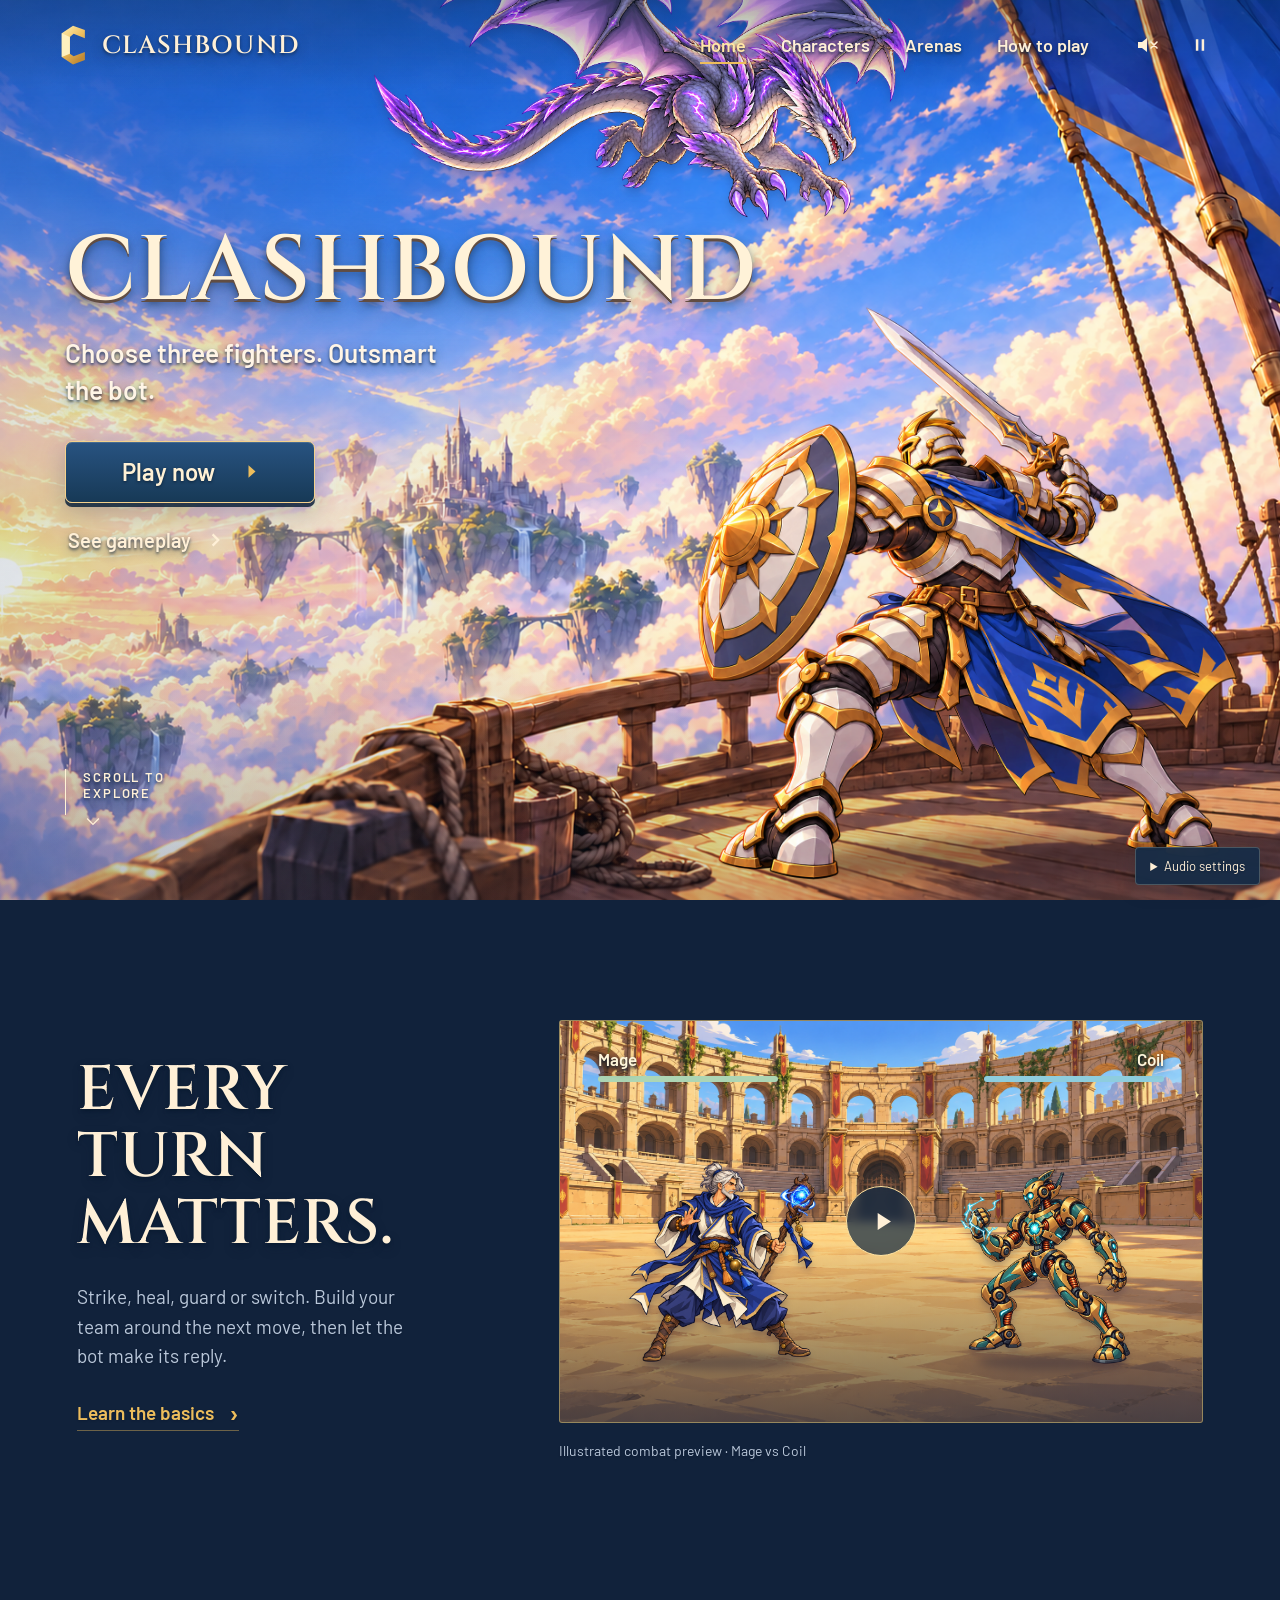
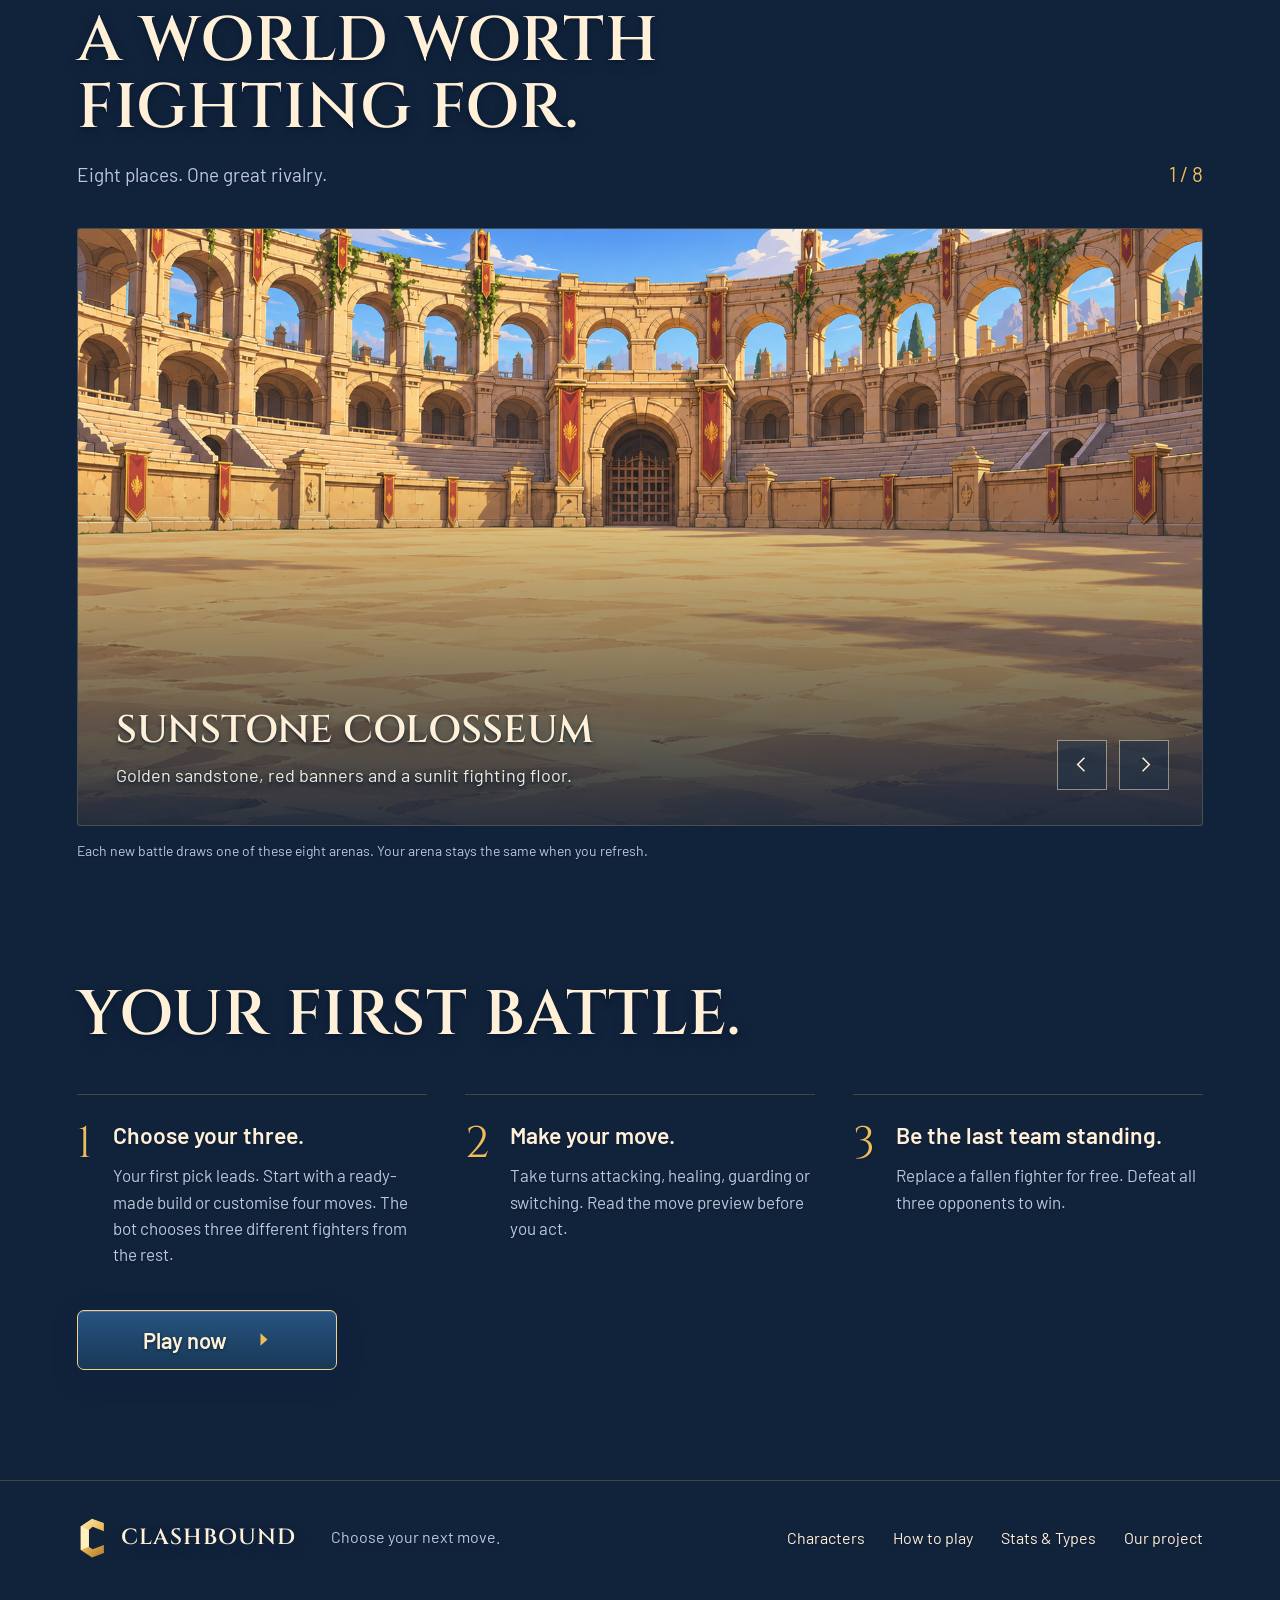
==== commit 96dd22a5: "Rename BattleLab to Clashbound across game and docs" ====
--- a/frontend/index.html
+++ b/frontend/index.html
@@ -4,8 +4,8 @@
   <meta charset="utf-8">
   <meta name="viewport" content="width=device-width, initial-scale=1">
   <meta name="theme-color" content="#18365a">
-  <meta name="description" content="Choose three fighters. Outsmart the bot. BattleLab is a turn-based fantasy battle game.">
-  <title>BattleLab — Choose your next move</title>
+  <meta name="description" content="Choose three fighters. Outsmart the bot. Clashbound is a turn-based fantasy battle game.">
+  <title>Clashbound — Choose your next move</title>
   <link rel="preload" href="assets/homepage/fonts/Cinzel-Variable.ttf" as="font" type="font/ttf" crossorigin>
   <link rel="preload" href="assets/homepage/fonts/Barlow-Regular.ttf" as="font" type="font/ttf" crossorigin>
   <link rel="preload" href="assets/homepage/skyship/skyship.png" as="image">
@@ -16,7 +16,7 @@
 <body class="homepage">
   <a class="skip-link" href="#main">Skip to content</a>
   <header class="site-header">
-    <a class="wordmark" href="index.html" aria-label="BattleLab home"><img class="brand-emblem" src="assets/homepage/battlelab-emblem.svg" width="34" height="48" alt=""><span class="brand-type">BattleLab</span></a>
+    <a class="wordmark" href="index.html" aria-label="Clashbound home"><img class="brand-emblem" src="assets/homepage/clashbound-emblem.svg" width="34" height="48" alt=""><span class="brand-type">Clashbound</span></a>
     <nav class="desktop-nav" aria-label="Main navigation">
       <a href="#home" aria-current="page">Home</a>
       <a href="characters.html">Characters</a>
@@ -37,7 +37,7 @@
       <div class="hero-backdrop" aria-hidden="true"></div><div class="sky-drift scene-motion" aria-hidden="true"></div><div class="cloud-wisp cloud-one scene-motion" aria-hidden="true"></div><div class="cloud-wisp cloud-two scene-motion" aria-hidden="true"></div><div class="hero-shade" aria-hidden="true"></div>
       <div class="hero-dragon scene-motion"><img class="dragon-portrait" src="assets/homepage/skyship/vesperfang-sunlit-approach.png" width="1672" height="941" alt="Vesperfang flies toward Bastion, its lavender wings and scales catching the sunlight." fetchpriority="high"></div>
       <div class="hero-bastion" role="img" aria-label="Bastion stands on the skyship deck, shield ready and sword raised toward Vesperfang."><div class="bastion-ground"></div><div class="bastion-idle scene-motion"><img src="assets/homepage/skyship/bastion-ready.png" width="1225" height="1284" alt="" fetchpriority="high"><div class="blade-shine scene-motion"></div><i class="armour-glint glint-helmet scene-motion"></i><i class="armour-glint glint-shield scene-motion"></i><i class="armour-glint glint-hilt scene-motion"></i></div></div>
-      <div class="hero-copy"><h1 id="hero-title">BattleLab</h1><p>Choose three fighters.<br class="mobile-break"> Outsmart the bot.</p><div class="hero-buttons"><a class="gold-button" href="battle.html" data-play><span>Play now</span><svg viewBox="0 0 20 24" aria-hidden="true"><path d="m5 3 10 9-10 9V3Z"/></svg></a><a class="gameplay-link" href="#gameplay">See gameplay <svg viewBox="0 0 16 16" aria-hidden="true"><path d="m5 3 5 5-5 5"/></svg></a></div></div>
+      <div class="hero-copy"><h1 id="hero-title">Clashbound</h1><p>Choose three fighters.<br class="mobile-break"> Outsmart the bot.</p><div class="hero-buttons"><a class="gold-button" href="battle.html" data-play><span>Play now</span><svg viewBox="0 0 20 24" aria-hidden="true"><path d="m5 3 10 9-10 9V3Z"/></svg></a><a class="gameplay-link" href="#gameplay">See gameplay <svg viewBox="0 0 16 16" aria-hidden="true"><path d="m5 3 5 5-5 5"/></svg></a></div></div>
       <a class="discover" href="#gameplay"><span class="discover-line"></span><span>Scroll to explore</span><svg viewBox="0 0 24 24" aria-hidden="true"><path d="m5 9 7 7 7-7"/></svg></a>
     </section>
     <section class="gameplay-section section-wrap" id="gameplay" aria-labelledby="gameplay-title">
@@ -60,7 +60,7 @@
     <section class="arenas-section section-wrap" id="arenas" aria-labelledby="arenas-title"><div class="section-heading"><div><h2 id="arenas-title">A world worth<br>fighting for.</h2><p>Eight places. One great rivalry.</p></div><span class="arena-count" id="arena-count" aria-live="polite">1 / 8</span></div><div class="arena-view"><img id="arena-image" src="assets/homepage/arenas/01-colosseum.png" alt="Sunstone Colosseum, a sandstone arena with an open sandy floor" loading="lazy"><div class="arena-description"><h3 id="arena-name">Sunstone Colosseum</h3><p id="arena-description">Golden sandstone, red banners and a sunlit fighting floor.</p></div><div class="arena-controls"><button id="arena-prev" type="button" aria-label="Previous arena"><svg viewBox="0 0 24 24" aria-hidden="true"><path d="m14 5-7 7 7 7"/></svg></button><button id="arena-next" type="button" aria-label="Next arena"><svg viewBox="0 0 24 24" aria-hidden="true"><path d="m10 5 7 7-7 7"/></svg></button></div></div><p class="gallery-note">Each new battle draws one of these eight arenas. Your arena stays the same when you refresh.</p></section>
     <section class="how-section section-wrap" id="how-to-play" aria-labelledby="how-title"><h2 id="how-title">Your first battle.</h2><ol class="how-steps"><li><span class="step-number" aria-hidden="true">1</span><div><h3>Choose your three.</h3><p>Your first pick leads. Start with a ready-made build or customise four moves. The bot chooses three different fighters from the rest.</p></div></li><li><span class="step-number" aria-hidden="true">2</span><div><h3>Make your move.</h3><p>Take turns attacking, healing, guarding or switching. Read the move preview before you act.</p></div></li><li><span class="step-number" aria-hidden="true">3</span><div><h3>Be the last team standing.</h3><p>Replace a fallen fighter for free. Defeat all three opponents to win.</p></div></li></ol><a class="gold-button" href="battle.html" data-play><span>Play now</span><svg viewBox="0 0 20 24" aria-hidden="true"><path d="m5 3 10 9-10 9V3Z"/></svg></a></section>
   </main>
-  <footer class="site-footer section-wrap"><a class="wordmark" href="#home"><img class="brand-emblem" src="assets/homepage/battlelab-emblem.svg" width="28" height="40" alt=""><span class="brand-type">BattleLab</span></a><p>Choose your next move.</p><div><a href="characters.html">Characters</a><a href="#how-to-play">How to play</a><a href="guide.html">Stats &amp; Types</a><a href="https://github.com/Zain-ux-lab/Pokemon-Style-Game" target="_blank" rel="noopener noreferrer">Our project</a></div></footer>
+  <footer class="site-footer section-wrap"><a class="wordmark" href="#home"><img class="brand-emblem" src="assets/homepage/clashbound-emblem.svg" width="28" height="40" alt=""><span class="brand-type">Clashbound</span></a><p>Choose your next move.</p><div><a href="characters.html">Characters</a><a href="#how-to-play">How to play</a><a href="guide.html">Stats &amp; Types</a><a href="https://github.com/Zain-ux-lab/Clashbound" target="_blank" rel="noopener noreferrer">Our project</a></div></footer>
   <details class="audio-panel"><summary>Audio settings</summary><div><label for="music-volume">Music <output id="music-value">25%</output></label><input id="music-volume" type="range" min="0" max="100" value="25"><label for="effects-volume">Click sounds <output id="effects-value">40%</output></label><input id="effects-volume" type="range" min="0" max="100" value="40"><p id="audio-status" role="status">Enable sound in the navigation to listen.</p></div></details>
   <audio id="theme-music" src="assets/homepage/audio/embers-before-battle.m4a" loop preload="none"></audio>
 </body>
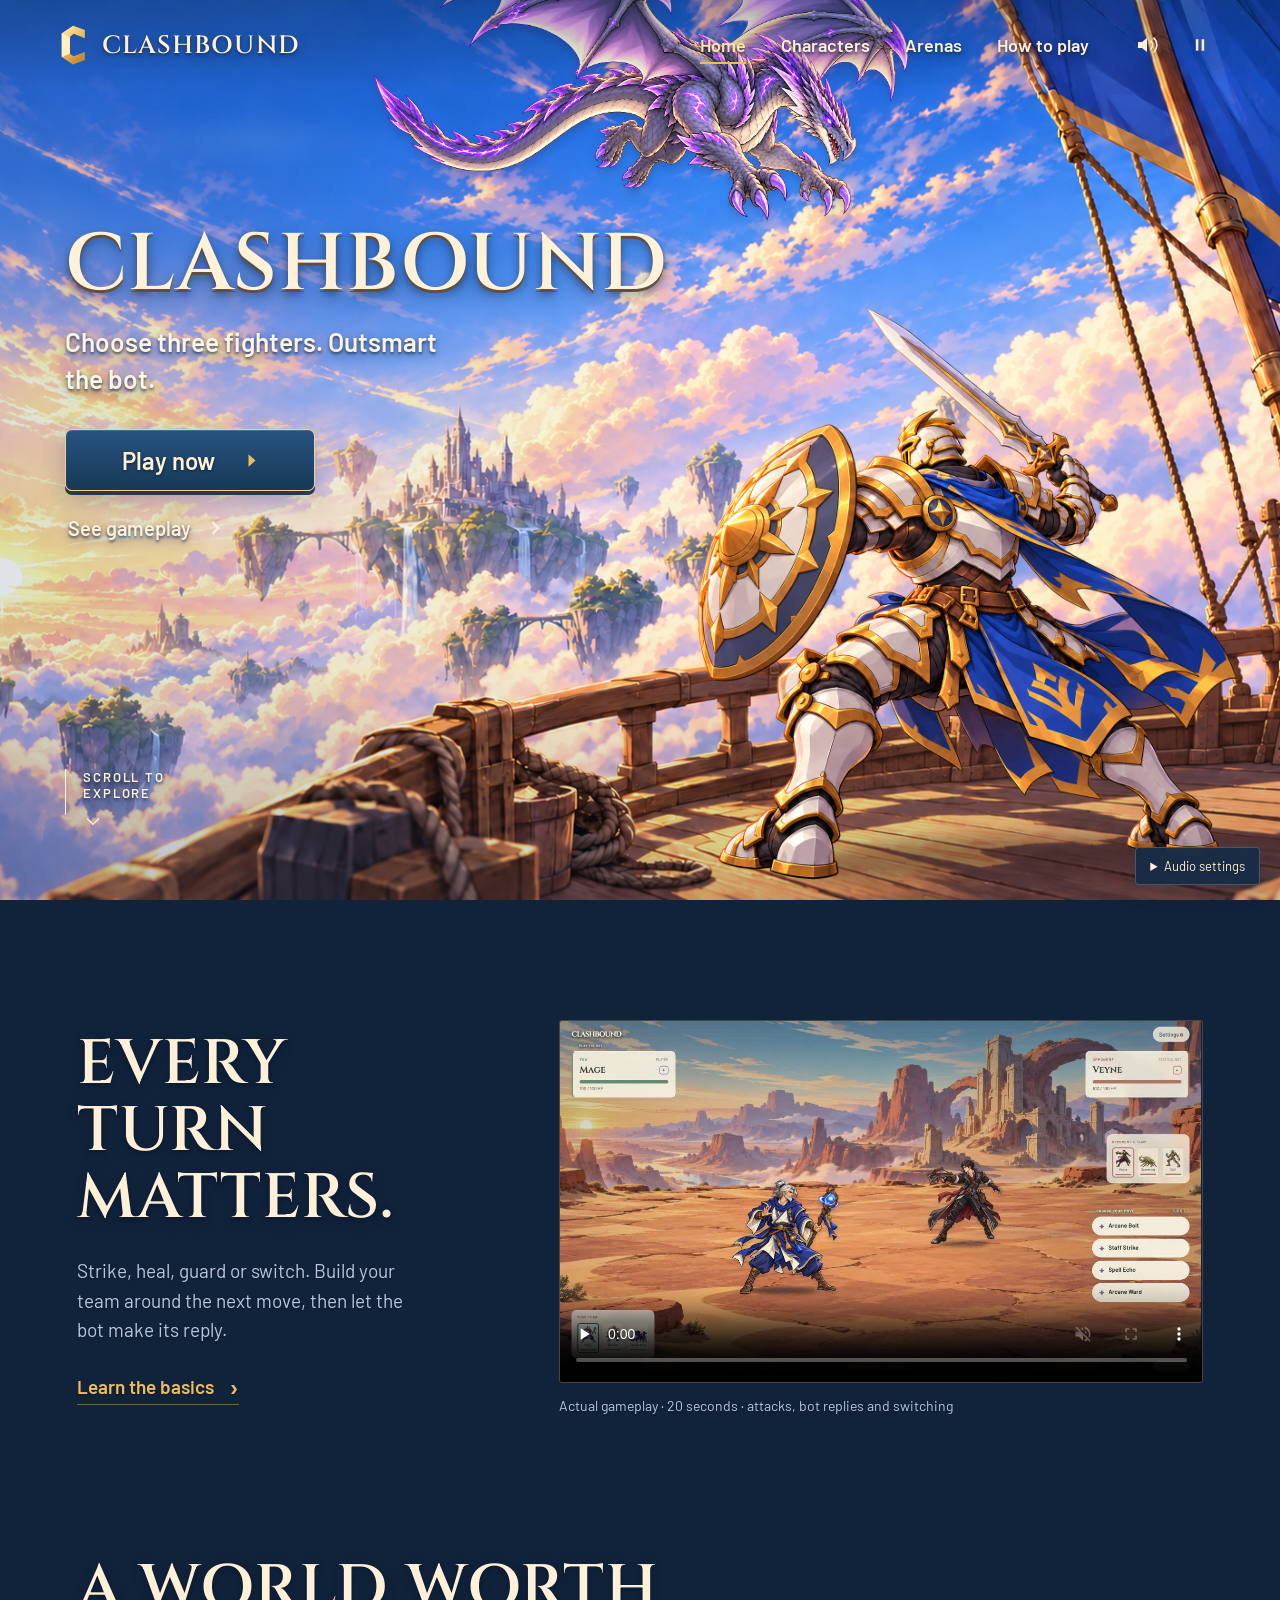
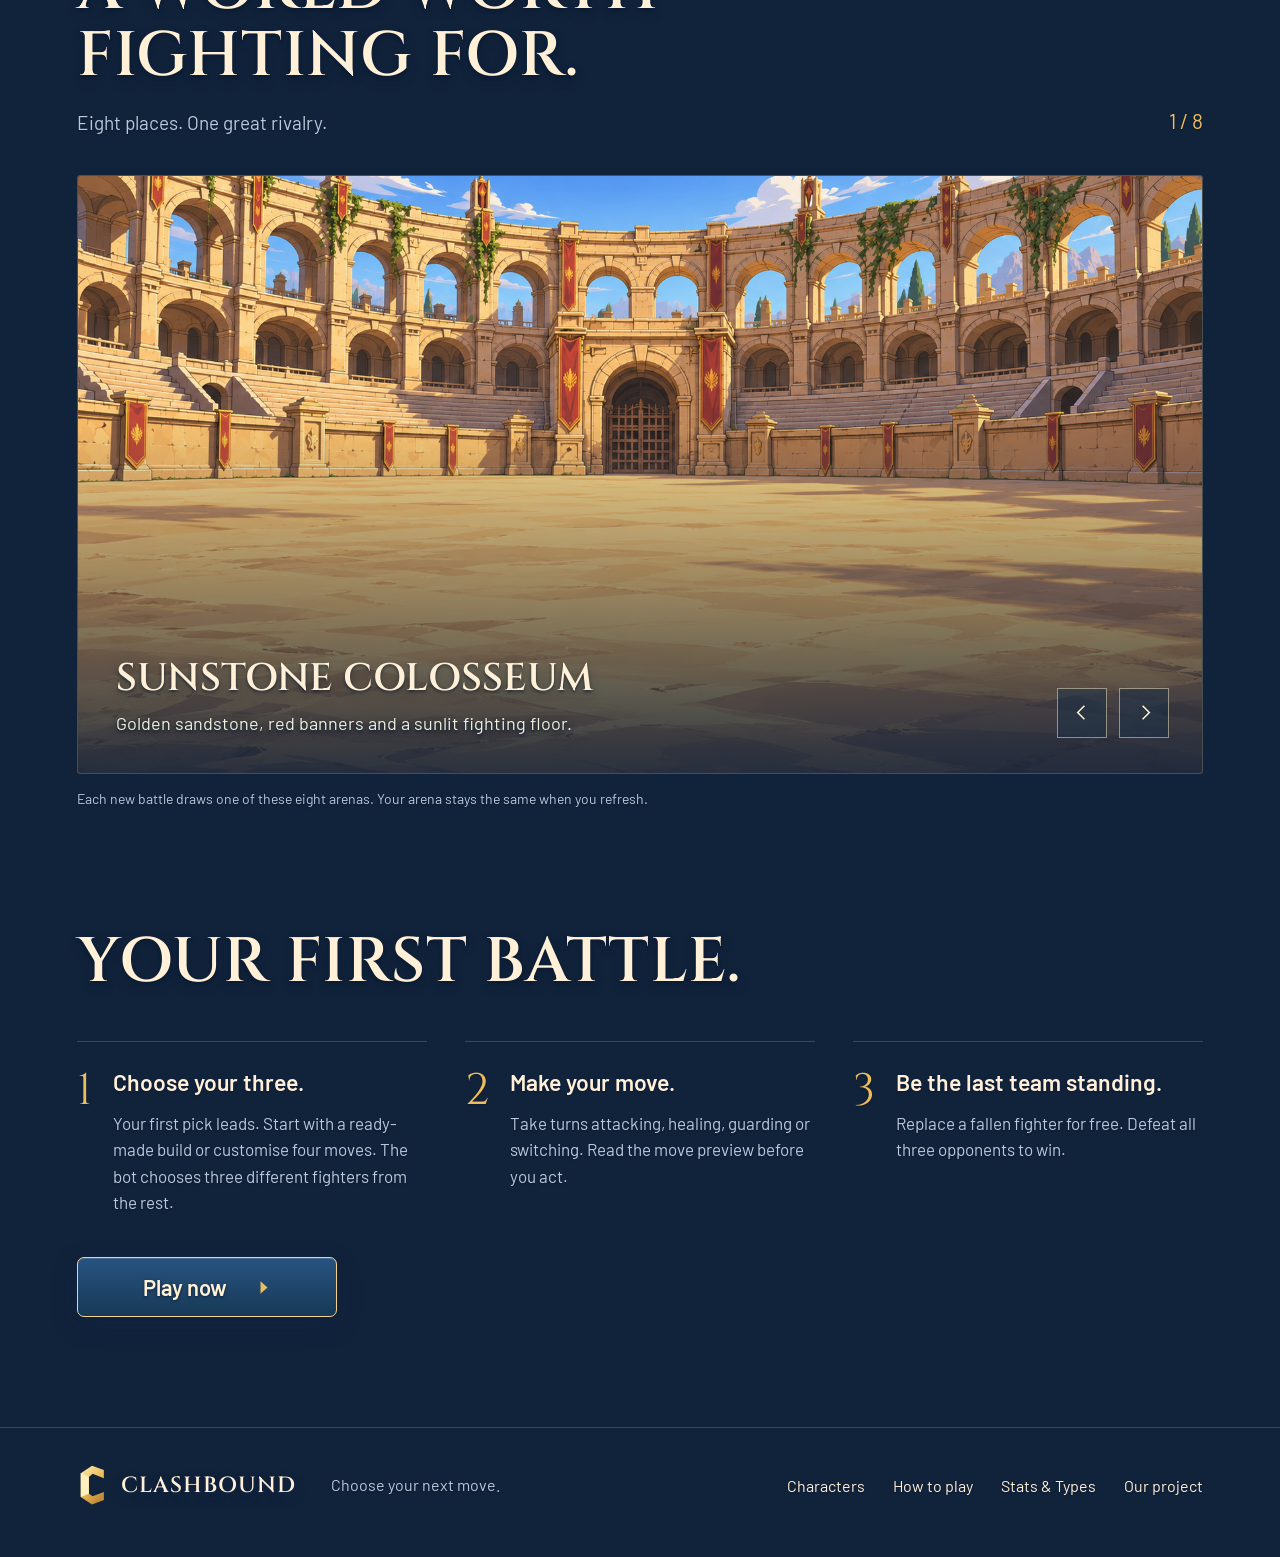
==== commit afc13714: "frontend: polish homepage media, music and responsive battle layout Fit the Clashbound title, replac" ====
--- a/frontend/index.html
+++ b/frontend/index.html
@@ -9,9 +9,9 @@
   <link rel="preload" href="assets/homepage/fonts/Cinzel-Variable.ttf" as="font" type="font/ttf" crossorigin>
   <link rel="preload" href="assets/homepage/fonts/Barlow-Regular.ttf" as="font" type="font/ttf" crossorigin>
   <link rel="preload" href="assets/homepage/skyship/skyship.png" as="image">
-  <link rel="stylesheet" href="homepage.css?v=skyship8">
-  <script src="audio.js?v=skyship8" defer></script>
-  <script src="homepage.js?v=skyship8" defer></script>
+  <link rel="stylesheet" href="homepage.css?v=presentation1">
+  <script src="audio.js?v=presentation1" defer></script>
+  <script src="homepage.js?v=presentation1" defer></script>
 </head>
 <body class="homepage">
   <a class="skip-link" href="#main">Skip to content</a>
@@ -43,25 +43,18 @@
     <section class="gameplay-section section-wrap" id="gameplay" aria-labelledby="gameplay-title">
       <div class="gameplay-copy"><h2 id="gameplay-title">Every turn<br>matters.</h2><p>Strike, heal, guard or switch. Build your team around the next move, then let the bot make its reply.</p><a class="text-link" href="#how-to-play">Learn the basics <span aria-hidden="true">›</span></a></div>
       <div class="gameplay-preview">
-        <div class="demo-stage" id="demo-stage">
-          <img class="demo-background" src="assets/homepage/arenas/01-colosseum.png" alt="" loading="lazy">
-          <div class="demo-ground ground-mage" aria-hidden="true"></div><div class="demo-ground ground-coil" aria-hidden="true"></div>
-          <div class="demo-hud hud-player"><span>Mage</span><div class="hp-track"><span id="demo-hp-mage"></span></div></div>
-          <div class="demo-hud hud-bot"><span>Coil</span><div class="hp-track"><span id="demo-hp-coil"></span></div></div>
-          <img class="demo-mage" src="assets/homepage/characters/mage.png" alt="Mage" loading="lazy">
-          <img class="demo-coil" src="assets/homepage/characters/coil.png" alt="Coil" loading="lazy">
-          <div class="demo-projectile bolt-mage" aria-hidden="true"></div><div class="demo-projectile bolt-coil" aria-hidden="true"></div>
-          <button class="demo-play" id="demo-play" type="button" aria-label="Play illustrated combat preview"><svg viewBox="0 0 24 24" aria-hidden="true"><path d="m8 5 11 7-11 7z"/></svg></button>
-          <p class="demo-caption" id="demo-caption" aria-live="polite"></p>
-        </div>
-        <div class="demo-meta"><span>Illustrated combat preview · Mage vs Coil</span><button class="text-link" id="demo-replay" type="button" hidden>Play again <span aria-hidden="true">↺</span></button></div>
+        <video class="gameplay-video" id="gameplay-video" controls playsinline muted preload="none" poster="assets/homepage/video/gameplay-poster.jpg?v=layout1" aria-label="Actual Clashbound gameplay recording" aria-describedby="gameplay-description">
+          <source src="assets/homepage/video/clashbound-gameplay.mp4?v=layout1" type="video/mp4">
+          Your browser cannot play this video. <a href="assets/homepage/video/clashbound-gameplay.mp4?v=layout1">Download the gameplay recording</a>.
+        </video>
+        <p class="demo-meta" id="gameplay-description">Actual gameplay · 20 seconds · attacks, bot replies and switching</p>
       </div>
     </section>
     <section class="arenas-section section-wrap" id="arenas" aria-labelledby="arenas-title"><div class="section-heading"><div><h2 id="arenas-title">A world worth<br>fighting for.</h2><p>Eight places. One great rivalry.</p></div><span class="arena-count" id="arena-count" aria-live="polite">1 / 8</span></div><div class="arena-view"><img id="arena-image" src="assets/homepage/arenas/01-colosseum.png" alt="Sunstone Colosseum, a sandstone arena with an open sandy floor" loading="lazy"><div class="arena-description"><h3 id="arena-name">Sunstone Colosseum</h3><p id="arena-description">Golden sandstone, red banners and a sunlit fighting floor.</p></div><div class="arena-controls"><button id="arena-prev" type="button" aria-label="Previous arena"><svg viewBox="0 0 24 24" aria-hidden="true"><path d="m14 5-7 7 7 7"/></svg></button><button id="arena-next" type="button" aria-label="Next arena"><svg viewBox="0 0 24 24" aria-hidden="true"><path d="m10 5 7 7-7 7"/></svg></button></div></div><p class="gallery-note">Each new battle draws one of these eight arenas. Your arena stays the same when you refresh.</p></section>
     <section class="how-section section-wrap" id="how-to-play" aria-labelledby="how-title"><h2 id="how-title">Your first battle.</h2><ol class="how-steps"><li><span class="step-number" aria-hidden="true">1</span><div><h3>Choose your three.</h3><p>Your first pick leads. Start with a ready-made build or customise four moves. The bot chooses three different fighters from the rest.</p></div></li><li><span class="step-number" aria-hidden="true">2</span><div><h3>Make your move.</h3><p>Take turns attacking, healing, guarding or switching. Read the move preview before you act.</p></div></li><li><span class="step-number" aria-hidden="true">3</span><div><h3>Be the last team standing.</h3><p>Replace a fallen fighter for free. Defeat all three opponents to win.</p></div></li></ol><a class="gold-button" href="battle.html" data-play><span>Play now</span><svg viewBox="0 0 20 24" aria-hidden="true"><path d="m5 3 10 9-10 9V3Z"/></svg></a></section>
   </main>
   <footer class="site-footer section-wrap"><a class="wordmark" href="#home"><img class="brand-emblem" src="assets/homepage/clashbound-emblem.svg" width="28" height="40" alt=""><span class="brand-type">Clashbound</span></a><p>Choose your next move.</p><div><a href="characters.html">Characters</a><a href="#how-to-play">How to play</a><a href="guide.html">Stats &amp; Types</a><a href="https://github.com/Zain-ux-lab/Clashbound" target="_blank" rel="noopener noreferrer">Our project</a></div></footer>
-  <details class="audio-panel"><summary>Audio settings</summary><div><label for="music-volume">Music <output id="music-value">25%</output></label><input id="music-volume" type="range" min="0" max="100" value="25"><label for="effects-volume">Click sounds <output id="effects-value">40%</output></label><input id="effects-volume" type="range" min="0" max="100" value="40"><p id="audio-status" role="status">Enable sound in the navigation to listen.</p></div></details>
-  <audio id="theme-music" src="assets/homepage/audio/embers-before-battle.m4a" loop preload="none"></audio>
+  <details class="audio-panel"><summary>Audio settings</summary><div><label for="music-volume">Music <output id="music-value">25%</output></label><input id="music-volume" type="range" min="0" max="100" value="25"><label for="effects-volume">Click sounds <output id="effects-value">40%</output></label><input id="effects-volume" type="range" min="0" max="100" value="40"><p id="audio-status" role="status">Music is enabled. If playback is blocked, click or tap to start.</p></div><p class="music-credit"><a href="https://incompetech.com/music/royalty-free/index.html?Search=Search&amp;isrc=USUAN1100848" target="_blank" rel="noopener noreferrer">Heroic Age</a> by Kevin MacLeod · <a href="https://creativecommons.org/licenses/by/4.0/" target="_blank" rel="noopener noreferrer">CC BY 4.0</a></p></details>
+  <audio id="theme-music" src="assets/homepage/audio/heroic-age.mp3" loop preload="none"></audio>
 </body>
 </html>
--- a/frontend/homepage.css
+++ b/frontend/homepage.css
@@ -5,7 +5,7 @@
 *{box-sizing:border-box}html{scroll-behavior:smooth;scroll-padding-top:28px}body{margin:0;overflow-x:hidden}a{color:inherit;text-decoration:none}button,input{font:inherit}button{color:inherit;cursor:pointer}button:disabled{cursor:wait}button,summary,a{-webkit-tap-highlight-color:transparent}button{border:0}img{max-width:100%;display:block}svg{display:block}button[hidden],[hidden]{display:none!important}h1,h2,h3,p{margin:0}h1,h2{font-family:Cinzel,Georgia,serif;font-weight:600;text-transform:uppercase}h2{font-size:clamp(40px,4.9vw,70px);line-height:1.07;letter-spacing:.012em}h3{font-weight:600;font-size:26px}p{font-size:19px;line-height:1.55;color:var(--muted)}a:focus-visible,button:focus-visible,summary:focus-visible,input:focus-visible{outline:3px solid var(--gold);outline-offset:6px}::selection{background:#bf8538;color:#fff}section{scroll-margin-top:24px}.section-wrap{max-width:1440px;margin:0 auto;padding:0 6%}.visually-hidden{position:absolute;width:1px;height:1px;margin:-1px;padding:0;border:0;overflow:hidden;clip:rect(0,0,0,0);white-space:nowrap}.skip-link{position:fixed;z-index:100;left:20px;top:-100px;padding:14px 20px;background:var(--cream);color:var(--ink)}.skip-link:focus{top:16px}
 .site-header{position:absolute;top:0;left:0;width:100%;z-index:10;display:flex;align-items:center;gap:36px;padding:23px 4.5%;background:linear-gradient(#132c5050,transparent)}.wordmark{display:inline-flex;align-items:center;gap:14px;flex-shrink:0}.brand-emblem{width:30px;height:44px}.brand-type{font-family:Cinzel,Georgia,serif;font-weight:600;text-transform:uppercase;font-size:25px;letter-spacing:.045em}.desktop-nav{margin-left:auto;display:flex;align-items:center;gap:35px}.desktop-nav a{position:relative;font-size:18px;font-weight:600;padding:11px 0;transition:color .2s,text-shadow .2s}.desktop-nav a:after{content:'';position:absolute;left:0;bottom:3px;width:100%;height:2px;background:var(--gold);transform:scaleX(0);transition:transform .2s;transform-origin:left}.desktop-nav a:hover,.desktop-nav a[aria-current=page]{color:#ffe6a5;text-shadow:0 0 16px #ffcf6970}.desktop-nav a:hover:after,.desktop-nav a[aria-current=page]:after{transform:scaleX(1)}.header-actions{display:flex;gap:9px;align-items:center}.icon-button,.sound-toggle{width:44px;height:44px;background:transparent;display:grid;place-items:center;border:1px solid transparent;border-radius:50%;transition:background .2s,box-shadow .2s}.icon-button:hover,.sound-toggle:hover{background:#152e596b;box-shadow:0 0 18px #efc66733}.sound-toggle svg{width:24px;height:24px;fill:var(--cream)}.sound-toggle svg path:not(:first-child){stroke:var(--cream);stroke-width:1.6;fill:none;stroke-linecap:round}.sound-toggle .sound-waves{display:none}.sound-toggle[aria-pressed=true] .sound-waves{display:block}.sound-toggle[aria-pressed=true] .sound-slash{display:none}.motion-toggle svg{width:20px;height:20px;fill:var(--cream)}.motion-toggle .play-icon{display:none}.motion-toggle[aria-pressed=true] .play-icon{display:block}.motion-toggle[aria-pressed=true] .pause-icon{display:none}.menu-toggle{display:none;width:44px;height:44px;background:transparent;padding:11px}.menu-toggle span{height:2px;display:block;margin:6px 0;background:var(--cream)}.mobile-nav{position:absolute;top:76px;left:4%;right:4%;padding:15px;background:#11243af5;border:1px solid var(--line);box-shadow:0 15px 40px #07162855}.mobile-nav a{display:block;padding:15px;font-size:20px}
 .hero{height:100svh;min-height:650px;max-height:1100px;position:relative;isolation:isolate;overflow:hidden;background:#5d9dd5}.hero-backdrop,.sky-drift,.hero-shade{position:absolute;inset:0;z-index:-3}.hero-backdrop{background:url('assets/homepage/skyship/skyship.png') center/cover no-repeat}.sky-drift{background:url('assets/homepage/skyship/skyship.png') center/cover no-repeat;mask-image:linear-gradient(90deg,#000 0 58%,transparent 82%),linear-gradient(#000,transparent 55%);mask-composite:intersect;animation:sky-drift 24s ease-in-out infinite alternate;opacity:.32;z-index:-2}.hero-shade{z-index:-1;background:linear-gradient(90deg,#17345422,transparent 55%),linear-gradient(0deg,#19274238,transparent 26%)}.cloud-wisp{position:absolute;z-index:-2;width:24%;height:7%;background:#fff9df;border-radius:50%;filter:blur(18px);opacity:.12;animation:cloud-drift 35s ease-in-out infinite alternate;pointer-events:none;mask-image:radial-gradient(ellipse,#000,transparent 69%)}.cloud-one{left:20%;top:55%}.cloud-two{left:8%;top:12%;animation-duration:45s;opacity:.08}.hero-copy{position:absolute;z-index:3;left:5.1%;top:25%;width:49%;max-width:780px}.hero-copy h1{font-size:clamp(58px,7.15vw,125px);line-height:1.02;color:#fff2d8;white-space:nowrap;letter-spacing:.012em;text-shadow:0 3px 0 #614d42,0 5px 9px #173152a6,0 12px 25px #11213b55}.hero-copy p{max-width:400px;color:#fff5e6;font-size:clamp(20px,2.05vw,30px);font-weight:600;line-height:1.4;margin-top:17px;text-shadow:0 2px 8px #234875b0}.mobile-break{display:none}.hero-buttons{display:flex;flex-direction:column;align-items:flex-start;margin-top:32px;gap:19px}.gold-button{position:relative;display:flex;align-items:center;justify-content:center;gap:30px;min-width:250px;min-height:62px;padding:15px 28px;background:linear-gradient(180deg,#285381,#173956);color:#fff1d5;font-size:24px;font-weight:600;border:1px solid #f4d18c;border-radius:7px;box-shadow:inset 0 1px 0 #ffffff24,0 4px 0 #0d243bd9,0 8px 24px #142c4840;transition:background .25s,box-shadow .25s,transform .25s}.gold-button:before{content:none}.gold-button:hover{background:linear-gradient(180deg,#326393,#1d4268);box-shadow:inset 0 1px 0 #ffffff38,0 4px 0 #0d243bd9,0 0 24px #f6ce7855;transform:translateY(-2px)}.gold-button:focus-visible{outline-offset:4px;outline-color:#fff0b7}.gold-button svg{width:14px;height:21px;fill:var(--gold)}.gameplay-link{display:flex;align-items:center;gap:16px;font-size:20px;font-weight:600;padding:6px 3px;text-shadow:0 2px 7px #24375395}.gameplay-link svg{width:18px;height:18px;stroke:currentColor;stroke-width:2;fill:none}.gameplay-link:hover{color:#fff0aa}.hero-bastion{position:absolute;bottom:1.5%;right:3.1%;width:43.5%;max-width:760px;z-index:2;pointer-events:none}.bastion-idle{position:relative;transform-origin:55% 95%;animation:breathe 5s ease-in-out infinite}.bastion-idle>img{width:100%;height:auto}.bastion-ground{position:absolute;bottom:1.5%;left:17%;right:11%;height:7%;border-radius:50%;background:#392222;filter:blur(8px);opacity:.43;transform:rotate(-3deg)}.blade-shine{position:absolute;inset:0;background:linear-gradient(116deg,transparent 0 30%,#fffbe9bb 31%,#fff 32%,transparent 34% 100%);mask:url('assets/homepage/skyship/bastion-ready.png') center/100% 100% no-repeat;clip-path:polygon(22% 0,43% 0,76% 25%,65% 32%,25% 10%);opacity:0;animation:blade-shine 8s ease-in-out infinite;background-size:250% 100%;pointer-events:none}.armour-glint{position:absolute;width:23px;height:23px;background:radial-gradient(circle,#fffbe7 0 5%,transparent 42%);opacity:0;animation:glint 8s ease-in-out infinite}.armour-glint:before,.armour-glint:after{content:'';position:absolute;inset:48% 0;background:linear-gradient(90deg,transparent,#fff,transparent)}.armour-glint:after{transform:rotate(90deg)}.glint-helmet{left:47%;top:24%;animation-delay:1.3s}.glint-shield{left:16%;top:48%;animation-delay:3.9s}.glint-hilt{left:68%;top:29%;animation-delay:6s}.hero-dragon{position:absolute;left:29%;top:-9%;width:42%;z-index:1;pointer-events:auto;animation:flight-bob 7s ease-in-out infinite}.dragon-portrait{width:100%;height:auto;display:block;filter:drop-shadow(0 5px 4px #1a29553b);transition:filter .5s ease,transform .5s ease}.hero-dragon noscript img{transform:scaleX(-1)}.discover{position:absolute;left:5.1%;bottom:7.7%;font-size:13px;letter-spacing:.14em;display:grid;grid-template-columns:1px auto;grid-template-rows:auto auto;column-gap:17px;align-items:end;max-width:100px;text-transform:uppercase;font-weight:600;text-shadow:0 1px 5px #142f58}.discover-line{grid-row:1/3;height:46px;width:1px;background:#fff3d5;align-self:start}.discover svg{width:20px;height:20px;stroke:var(--cream);fill:none;stroke-width:1.5;margin-top:10px;animation:scroll-nudge 3s ease-in-out infinite}
-.gameplay-section{display:grid;grid-template-columns:1fr 1.6fr;gap:7%;align-items:center;padding-top:120px;padding-bottom:125px}.gameplay-copy p{max-width:350px;margin:24px 0}.text-link{display:inline-flex;align-items:center;gap:15px;color:var(--gold);font-size:19px;font-weight:600;background:transparent;padding:6px 0;border-bottom:1px solid #edbd5c6b}.text-link:hover{color:#ffe5a1}.text-link span{font-size:27px;line-height:.7}.demo-stage{position:relative;aspect-ratio:16/10;overflow:hidden;background:#7c765d;border:1px solid var(--line);border-radius:3px}.demo-background{width:100%;height:100%;object-fit:cover}.demo-stage:after{content:'';position:absolute;inset:55% 0 0;background:linear-gradient(transparent,#11223b9c);pointer-events:none}.demo-hud{position:absolute;z-index:3;top:7%;width:28%;font-size:17px;font-weight:600;color:#fff7dc;text-shadow:0 1px 3px #253b53}.hud-player{left:6%}.hud-bot{right:6%;text-align:right}.hp-track{background:#16345099;height:6px;border-radius:3px;overflow:hidden;margin-top:7px}.hp-track span{display:block;width:100%;height:100%;background:#add5b4;transition:width .6s}.hud-bot .hp-track span{background:#8ecddd}.demo-mage{position:absolute;width:30%;left:10%;bottom:14%;filter:drop-shadow(0 5px 3px #382b3d44);z-index:1}.demo-coil{position:absolute;width:29%;right:9%;bottom:14%;transform:scaleX(-1);filter:drop-shadow(0 5px 3px #382b3d44);z-index:1}.demo-play{position:absolute;z-index:5;left:50%;top:50%;transform:translate(-50%,-50%);width:70px;height:70px;background:#102944b5;border:1px solid #ffe3a2;border-radius:50%;display:grid;place-items:center;backdrop-filter:blur(5px);box-shadow:0 0 35px #fff0c52c;transition:box-shadow .2s,background .2s}.demo-play:hover{background:#193963;box-shadow:0 0 28px #ffdd8177}.demo-play svg{width:29px;height:29px;fill:var(--cream);margin-left:4px}.demo-caption{position:absolute;bottom:5%;left:5%;right:5%;z-index:4;text-align:center;font-size:17px;font-weight:600;color:#fff0d7;text-shadow:0 1px 4px #15243c;min-height:25px}.demo-meta{display:flex;align-items:center;justify-content:space-between;gap:15px;min-height:45px;padding-top:10px;color:var(--muted);font-size:14px}.demo-meta .text-link{font-size:15px}.demo-projectile{position:absolute;width:23px;height:23px;background:#e8edff;border-radius:50%;box-shadow:0 0 9px #e5f3ff,0 0 23px #658cff,0 0 40px #577afa;opacity:0;z-index:3;pointer-events:none}.arenas-section{padding-top:15px;padding-bottom:120px}.section-heading{display:flex;justify-content:space-between;align-items:end;gap:30px;margin-bottom:38px}.section-heading p{margin-top:18px}.arena-count{font-size:21px;color:var(--gold);margin-bottom:4px;white-space:nowrap}.arena-view{position:relative;aspect-ratio:16/8.5;overflow:hidden;border:1px solid var(--line);border-radius:3px;background:#172e49}.arena-view>img{width:100%;height:100%;object-fit:cover}.arena-view:after{content:'';position:absolute;inset:40% 0 0;background:linear-gradient(transparent,#0c203ad9)}.arena-description{position:absolute;z-index:1;bottom:35px;left:38px;right:180px}.arena-description h3{font-family:Cinzel,Georgia,serif;font-weight:600;text-transform:uppercase;font-size:clamp(28px,3vw,42px);line-height:1.1}.arena-description p{margin-top:10px;font-size:18px;color:#eef0de}.arena-controls{position:absolute;right:33px;bottom:35px;display:flex;gap:12px;z-index:2}.arena-controls button{width:50px;height:50px;background:#122c4770;border:1px solid #fff0c680;display:grid;place-items:center;transition:background .2s}.arena-controls button:hover{background:#edbd5c;color:#153353}.arena-controls svg{fill:none;stroke:currentColor;stroke-width:1.6;width:23px;height:23px}.gallery-note{font-size:14px;margin-top:14px}.how-section{padding-bottom:110px}.how-steps{list-style:none;display:grid;grid-template-columns:repeat(3,1fr);gap:38px;padding:0;margin:45px 0 42px}.how-steps li{display:flex;gap:21px;padding-top:27px;border-top:1px solid var(--line)}.step-number{font-family:Cinzel,Georgia,serif;color:var(--gold);font-size:44px;line-height:1}.how-steps h3{font-size:23px;line-height:1.2}.how-steps p{font-size:17px;margin-top:13px}.how-section>.gold-button{width:260px;font-size:22px;min-height:60px}.site-footer{padding-top:35px;padding-bottom:50px;border-top:1px solid var(--line);display:flex;align-items:center;gap:35px}.site-footer .brand-type{font-size:22px}.site-footer p{font-size:16px}.site-footer>div{display:flex;gap:28px;margin-left:auto;font-size:16px}.site-footer a:hover{color:var(--gold)}.audio-panel{position:fixed;right:20px;bottom:15px;z-index:20;font-size:13px;color:var(--cream);background:#162d48ed;border:1px solid #fff4cd35;box-shadow:0 5px 20px #06172c33;border-radius:4px;backdrop-filter:blur(12px)}.audio-panel summary{cursor:pointer;padding:10px 14px;min-height:36px}.audio-panel>div{width:250px;padding:10px 18px 17px}.audio-panel label{display:flex;justify-content:space-between;margin:10px 0 7px;font-size:15px}.audio-panel input{width:100%;accent-color:var(--gold)}.audio-panel p{font-size:13px;line-height:1.4;margin-top:12px}
+.gameplay-section{display:grid;grid-template-columns:1fr 1.6fr;gap:7%;align-items:center;padding-top:120px;padding-bottom:125px}.gameplay-copy p{max-width:350px;margin:24px 0}.text-link{display:inline-flex;align-items:center;gap:15px;color:var(--gold);font-size:19px;font-weight:600;background:transparent;padding:6px 0;border-bottom:1px solid #edbd5c6b}.text-link:hover{color:#ffe5a1}.text-link span{font-size:27px;line-height:.7}.gameplay-video{display:block;width:100%;height:auto;aspect-ratio:16/9;object-fit:contain;background:#11223b;border:1px solid var(--line);border-radius:3px}.demo-meta{padding-top:12px;color:var(--muted);font-size:14px;line-height:1.5}.arenas-section{padding-top:15px;padding-bottom:120px}.section-heading{display:flex;justify-content:space-between;align-items:end;gap:30px;margin-bottom:38px}.section-heading p{margin-top:18px}.arena-count{font-size:21px;color:var(--gold);margin-bottom:4px;white-space:nowrap}.arena-view{position:relative;aspect-ratio:16/8.5;overflow:hidden;border:1px solid var(--line);border-radius:3px;background:#172e49}.arena-view>img{width:100%;height:100%;object-fit:cover}.arena-view:after{content:'';position:absolute;inset:40% 0 0;background:linear-gradient(transparent,#0c203ad9)}.arena-description{position:absolute;z-index:1;bottom:35px;left:38px;right:180px}.arena-description h3{font-family:Cinzel,Georgia,serif;font-weight:600;text-transform:uppercase;font-size:clamp(28px,3vw,42px);line-height:1.1}.arena-description p{margin-top:10px;font-size:18px;color:#eef0de}.arena-controls{position:absolute;right:33px;bottom:35px;display:flex;gap:12px;z-index:2}.arena-controls button{width:50px;height:50px;background:#122c4770;border:1px solid #fff0c680;display:grid;place-items:center;transition:background .2s}.arena-controls button:hover{background:#edbd5c;color:#153353}.arena-controls svg{fill:none;stroke:currentColor;stroke-width:1.6;width:23px;height:23px}.gallery-note{font-size:14px;margin-top:14px}.how-section{padding-bottom:110px}.how-steps{list-style:none;display:grid;grid-template-columns:repeat(3,1fr);gap:38px;padding:0;margin:45px 0 42px}.how-steps li{display:flex;gap:21px;padding-top:27px;border-top:1px solid var(--line)}.step-number{font-family:Cinzel,Georgia,serif;color:var(--gold);font-size:44px;line-height:1}.how-steps h3{font-size:23px;line-height:1.2}.how-steps p{font-size:17px;margin-top:13px}.how-section>.gold-button{width:260px;font-size:22px;min-height:60px}.site-footer{padding-top:35px;padding-bottom:50px;border-top:1px solid var(--line);display:flex;align-items:center;gap:35px}.site-footer .brand-type{font-size:22px}.site-footer p{font-size:16px}.site-footer>div{display:flex;gap:28px;margin-left:auto;font-size:16px}.site-footer a:hover{color:var(--gold)}.audio-panel{position:fixed;right:20px;bottom:15px;z-index:20;font-size:13px;color:var(--cream);background:#162d48ed;border:1px solid #fff4cd35;box-shadow:0 5px 20px #06172c33;border-radius:4px;backdrop-filter:blur(12px)}.audio-panel summary{cursor:pointer;padding:10px 14px;min-height:36px}.audio-panel>div{width:250px;padding:10px 18px 17px}.audio-panel label{display:flex;justify-content:space-between;margin:10px 0 7px;font-size:15px}.audio-panel input{width:100%;accent-color:var(--gold)}.audio-panel p{font-size:13px;line-height:1.4;margin-top:12px}
 .characters-page .site-header{position:relative;background:var(--blue);border-bottom:1px solid var(--line)}.characters-page .sound-toggle span{display:none}.button{display:inline-flex;align-items:center;justify-content:center;padding:13px 22px;font-size:18px;background:var(--gold);color:var(--ink);font-weight:600}.button-outline{background:transparent;color:var(--cream);border:1px solid var(--line)}.button:hover{border-color:var(--gold);box-shadow:0 0 16px #edbd5c30}.button-small{font-size:16px;padding:11px 17px}.character-catalog{padding-top:70px;padding-bottom:85px}.catalog-title{display:flex;justify-content:space-between;align-items:end;gap:45px}.catalog-title h1{font-size:clamp(45px,6vw,80px)}.catalog-title p{max-width:440px}.character-index{display:flex;flex-wrap:wrap;gap:10px 20px;margin:36px 0 55px;padding:20px 0;border-block:1px solid var(--line)}.character-index a{font-size:17px;color:var(--gold)}.character-index a:hover{text-decoration:underline}.catalog-grid{display:grid;grid-template-columns:repeat(2,1fr);gap:35px}.catalog-character{display:grid;grid-template-columns:42% 58%;align-items:center;position:relative;padding:35px 20px;border:1px solid var(--line);background:linear-gradient(135deg,#21415d50,transparent);min-height:335px;scroll-margin-top:20px}.catalog-art{height:250px;display:flex;align-items:center;justify-content:center}.catalog-art img{width:100%;max-height:100%;object-fit:contain;filter:drop-shadow(0 8px 10px #030e2490)}.catalog-copy{padding:0 12px 0 20px}.catalog-copy h2{font-size:clamp(24px,2.8vw,40px);overflow-wrap:anywhere}.catalog-copy .category,.catalog-copy>span{color:var(--gold);font-size:14px}.catalog-copy .character-archetype{font-weight:600;margin:10px 0;color:var(--cream);font-size:17px}.catalog-copy p{font-size:16px;margin:12px 0 16px}.catalog-copy a{font-size:16px;color:var(--gold)}.catalog-copy a:hover{text-decoration:underline}
 @keyframes flight-bob{0%,100%{translate:0 0}50%{translate:0 -5px}}@keyframes breathe{0%,100%{scale:1 1}50%{scale:1 1.004}}@keyframes sky-drift{from{translate:0 0;scale:1}to{translate:14px -3px;scale:1.025}}@keyframes cloud-drift{from{translate:0 0}to{translate:90px -8px}}@keyframes blade-shine{0%,12%,45%,100%{opacity:0;background-position:0 0}18%{opacity:.85}32%{opacity:.9;background-position:100% 0}40%{opacity:0;background-position:100% 0}}@keyframes glint{0%,10%,22%,100%{opacity:0;scale:.3}15%{opacity:.85;scale:1}}@keyframes scroll-nudge{0%,75%,100%{translate:0 0}85%{translate:0 5px}}
 .motion-paused .scene-motion,.page-paused *,.hero-offscreen .scene-motion{animation-play-state:paused!important}.motion-paused .discover svg{animation-play-state:paused}
@@ -26,18 +26,6 @@
 @media (hover:hover){.hero-dragon:hover .dragon-portrait{filter:drop-shadow(0 0 13px #9768c755);transform:translateY(-3px) scale(1.015)}}
 .motion-paused .hero-dragon:hover .dragon-portrait{transform:none}
 .gold-button:active{transform:translateY(1px);box-shadow:inset 0 1px 0 #ffffff24,0 1px 0 #0d243bd9}
-.demo-ground{position:absolute;bottom:13%;height:4%;width:23%;border-radius:50%;background:#4b343870;filter:blur(4px)}
-.ground-mage{left:14%}.ground-coil{right:12%}
-.bolt-mage{left:34%;top:42%}.bolt-coil{left:70%;top:49%;background:#e5fff8;box-shadow:0 0 9px #ddffff,0 0 23px #47d1ec,0 0 40px #199dbb}
-.is-attacking .bolt-mage{animation:mage-bolt .85s ease-in forwards}.is-countering .bolt-coil{animation:coil-bolt .85s ease-in forwards}
-.is-attacking .demo-mage{animation:cast-move .65s ease-in-out}.is-countering .demo-coil{animation:coil-cast .65s ease-in-out}
-.is-hit .demo-coil,.is-counter-hit .demo-mage{animation:impact .4s ease-out}
-@keyframes mage-bolt{0%{opacity:0;left:34%;top:42%}15%,80%{opacity:1}100%{left:73%;top:53%;opacity:0}}
-@keyframes coil-bolt{0%{opacity:0;left:70%;top:49%}15%,80%{opacity:1}100%{left:27%;top:55%;opacity:0}}
-@keyframes cast-move{0%,100%{translate:0 0}45%{translate:5px 0}}
-@keyframes coil-cast{0%,100%{translate:0 0}45%{translate:-5px 0}}
-@keyframes impact{0%,100%{filter:drop-shadow(0 5px 3px #382b3d44)}30%{filter:brightness(1.45) drop-shadow(0 0 13px #a1ecff)}}
-
 /* Soft text shadows keep the homepage readable against its artwork. */
 .homepage{text-shadow:0 1px 2px #06102455}
 .homepage .site-header,.homepage .hero-copy p,.homepage .gameplay-link,.homepage .discover{text-shadow:0 2px 3px #132844b3,0 4px 12px #13284466}
@@ -46,3 +34,9 @@
 .homepage h2,.homepage .arena-description h3{text-shadow:0 2px 3px #07182c99,0 5px 12px #07182c55}
 .homepage .arena-description p,.homepage .demo-hud,.homepage .demo-caption{text-shadow:0 2px 3px #07182cb3,0 4px 9px #07182c80}
 .homepage .gold-button{text-shadow:0 1px 3px #06182cc0}
+
+/* Fit the complete name inside the hero copy, including narrow screens. */
+.hero-copy{container-type:inline-size}
+.hero-copy h1{font-size:clamp(28px,12.8cqi,110px);max-width:100%;letter-spacing:.006em}
+
+.music-credit{padding:0 14px 12px;font-size:12px;line-height:1.5;max-width:250px}.music-credit a{text-decoration:underline;text-underline-offset:3px}
